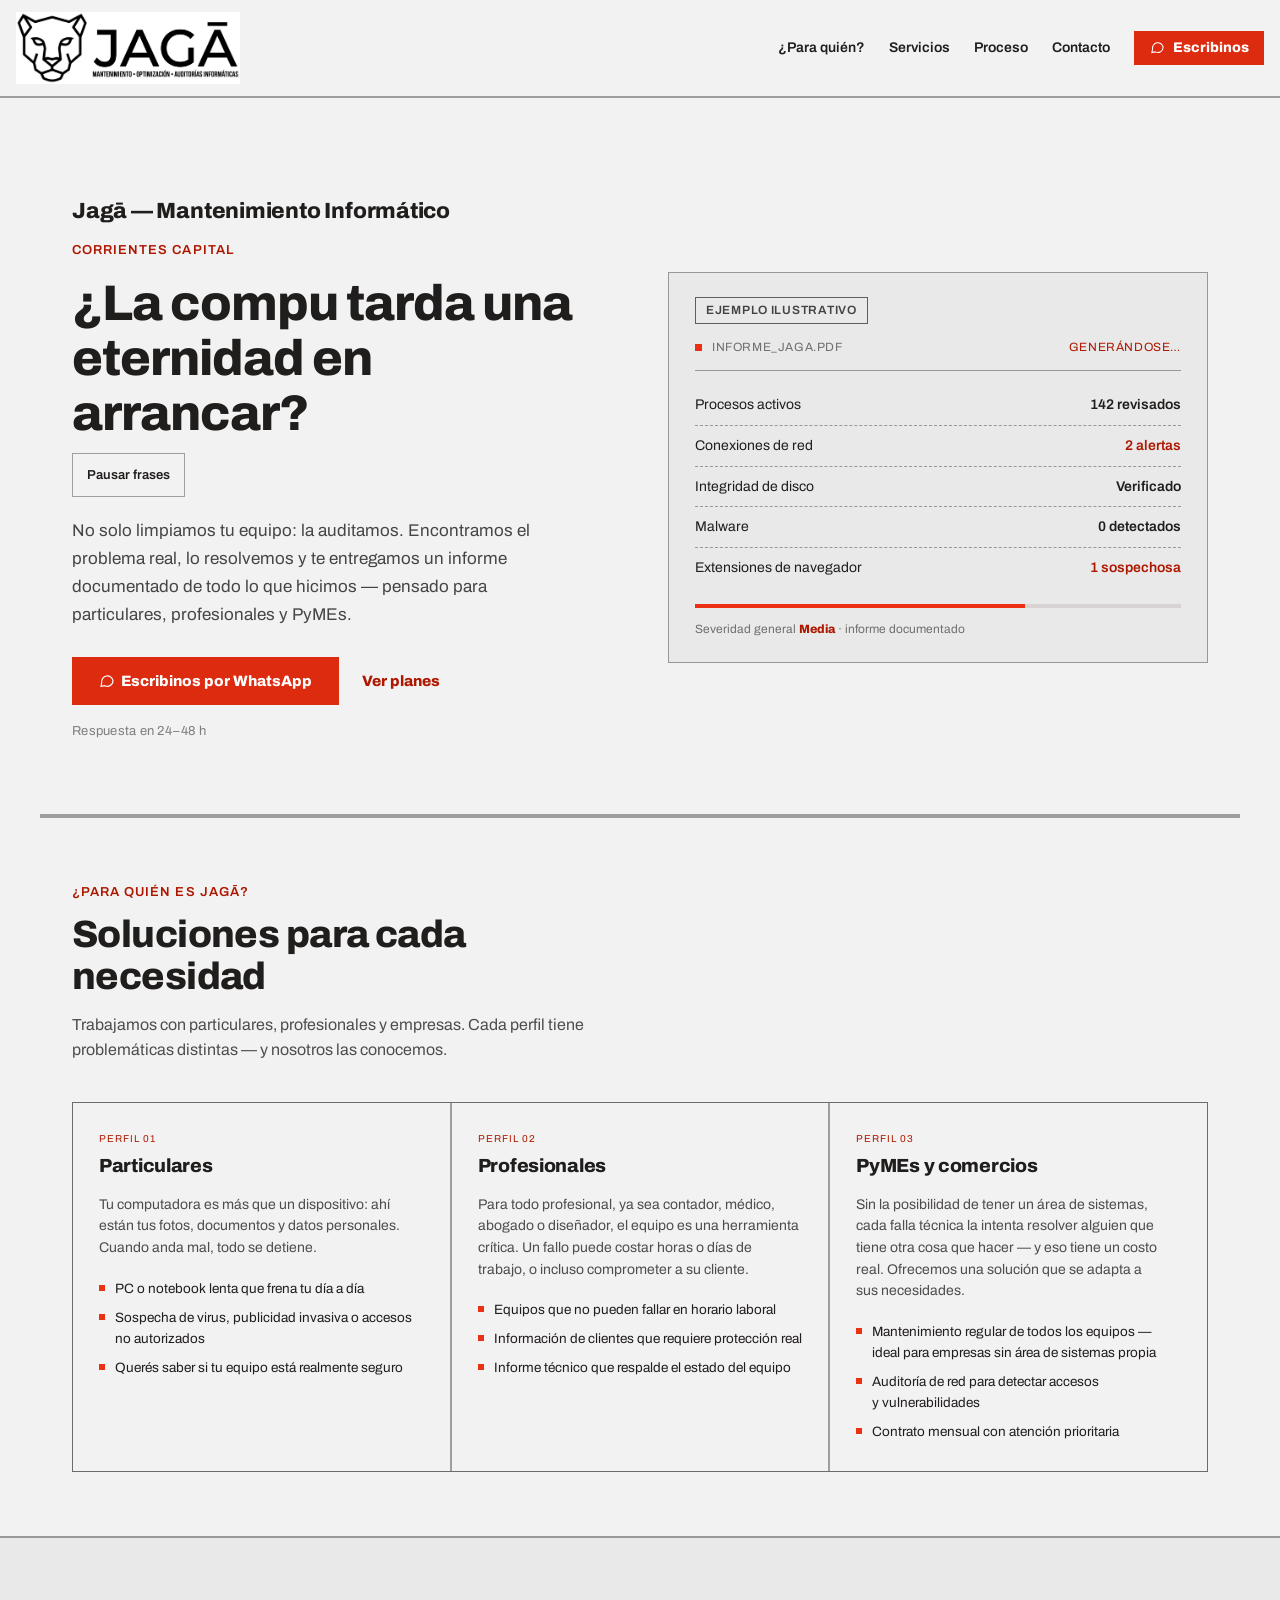
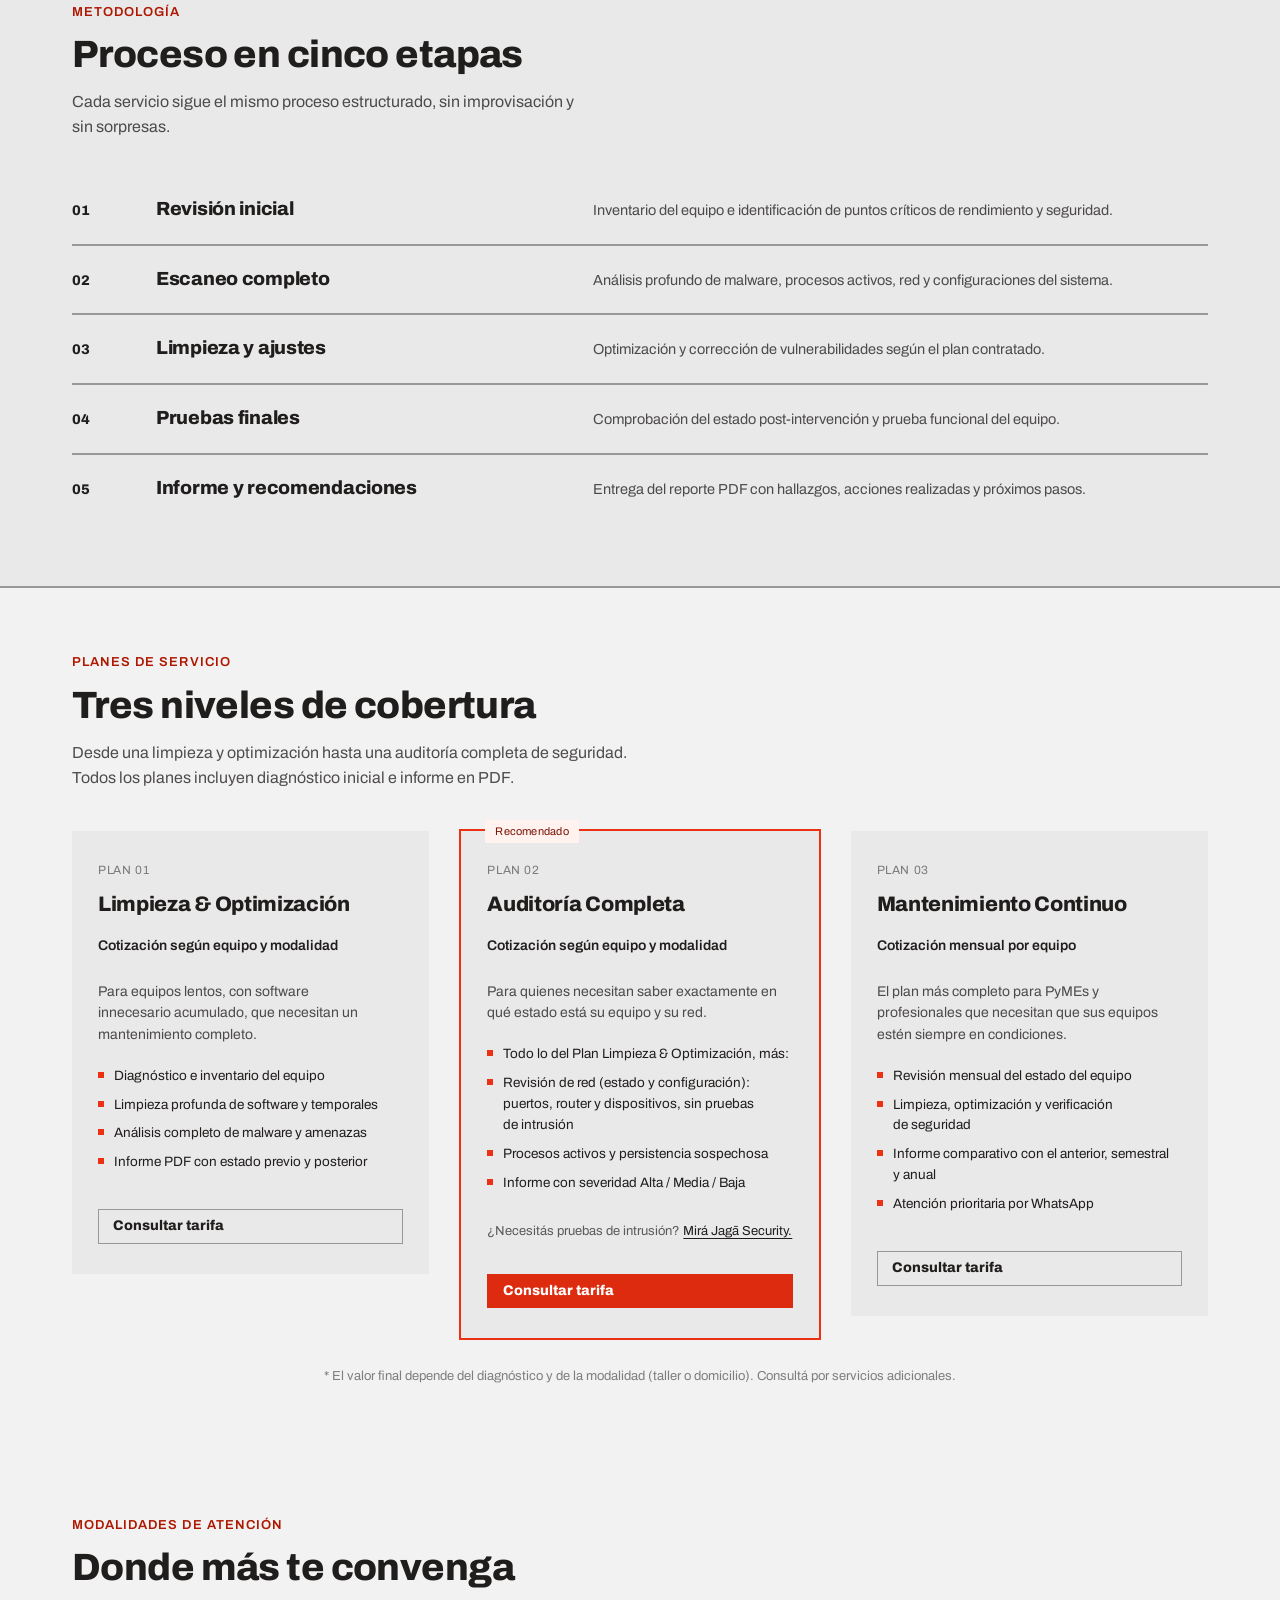
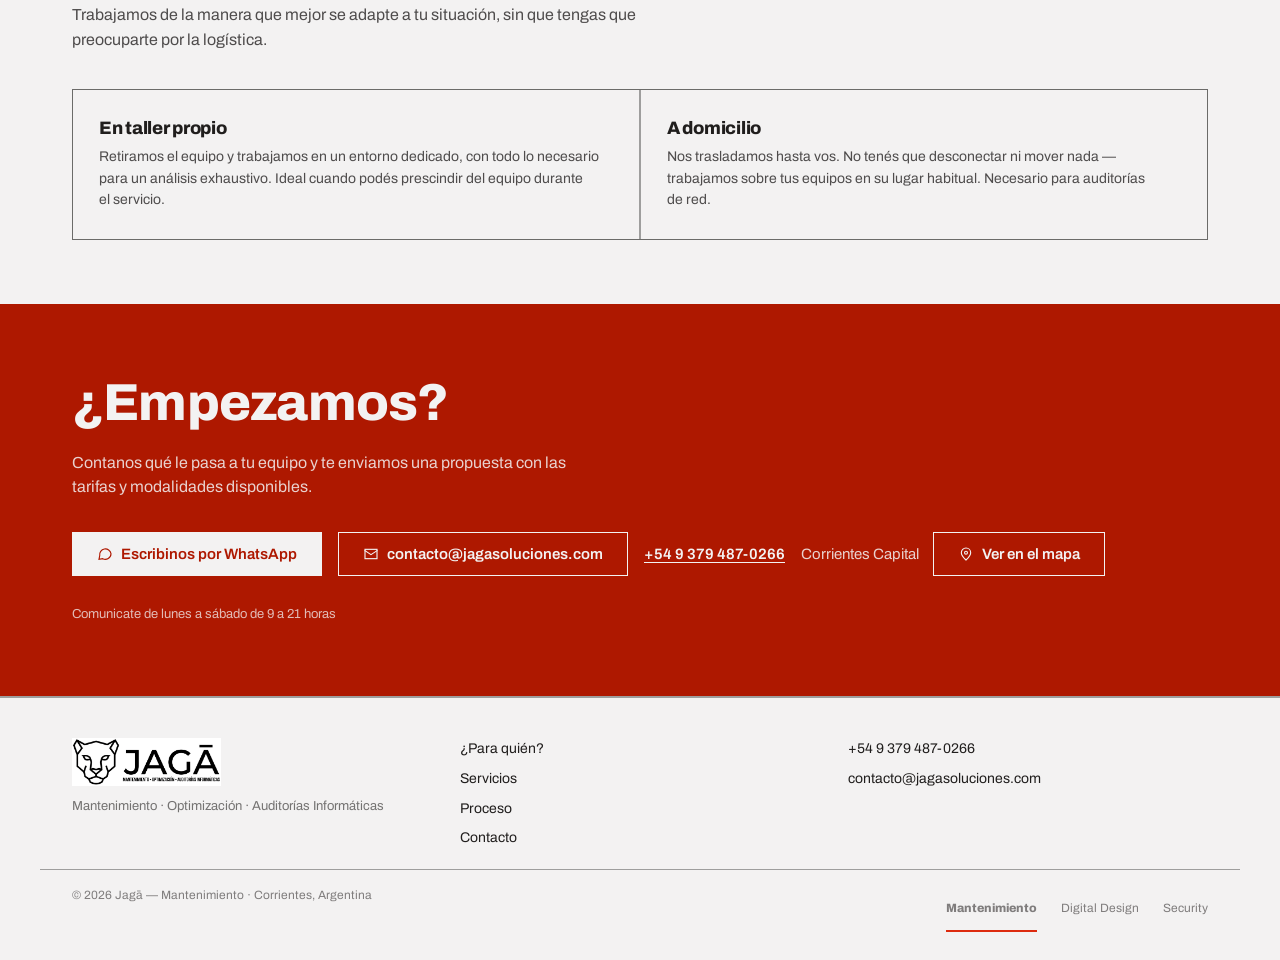
==== index.html @ a945506c "fix(mantenimiento): franja «¿Empezamos?» en accent-700 para contraste AA Co-Authored-By: Claude Opus" ====
<!DOCTYPE html>
<html lang="es">
<head>
<meta charset="utf-8">
<meta http-equiv="Content-Security-Policy" content="default-src 'none'; script-src 'self'; style-src 'self' 'unsafe-inline'; img-src 'self' data:; font-src 'self'; connect-src 'none'; frame-src 'none'; media-src 'none'; object-src 'none'; base-uri 'none'; form-action 'none'">
<meta name="referrer" content="no-referrer">
<meta name="viewport" content="width=device-width, initial-scale=1.0">
<title>Jagā — Mantenimiento y Auditorías Informáticas en Corrientes</title>
<meta name="description" content="Auditamos, limpiamos y protegemos tu equipo, con informe en PDF de todo lo que encontramos. Particulares, profesionales y PyMEs en Corrientes Capital.">
<link rel="canonical" href="https://mantenimiento.jagasoluciones.com/">

<!-- Open Graph -->
<meta property="og:type" content="website">
<meta property="og:site_name" content="Jagā Mantenimiento">
<meta property="og:title" content="Jagā — Mantenimiento, Optimización y Auditorías Informáticas">
<meta property="og:description" content="Auditamos, limpiamos y protegemos tu equipo, con informe en PDF incluido. Particulares, profesionales y PyMEs en Corrientes Capital.">
<meta property="og:url" content="https://mantenimiento.jagasoluciones.com/">
<meta property="og:image" content="https://mantenimiento.jagasoluciones.com/img/jaga-logo-horizontal-white.png">
<meta property="og:locale" content="es_AR">

<!-- Twitter -->
<meta name="twitter:card" content="summary">
<meta name="twitter:title" content="Jagā — Mantenimiento, Optimización y Auditorías Informáticas">
<meta name="twitter:description" content="Auditamos, limpiamos y protegemos tu equipo, con informe en PDF incluido. Particulares, profesionales y PyMEs en Corrientes Capital.">
<meta name="twitter:image" content="https://mantenimiento.jagasoluciones.com/img/jaga-logo-horizontal-white.png">

<meta name="robots" content="index, follow">
<meta name="theme-color" content="#ec3013">

<!-- Favicon: monograma en línea, sin depender de un archivo externo -->
<link rel="icon" href="data:image/svg+xml,%3Csvg xmlns='http://www.w3.org/2000/svg' viewBox='0 0 32 32'%3E%3Crect width='32' height='32' fill='%23201e1d'/%3E%3Cpath d='M10 8h7a6.5 6.5 0 0 1 0 13H10' fill='none' stroke='%23ec3013' stroke-width='2.2' stroke-linecap='square'/%3E%3C/svg%3E">

<link rel="preload" href="fonts/archivo-latin-400-normal.woff2" as="font" type="font/woff2" crossorigin>

<link rel="stylesheet" href="jaga-shared.css">
<link rel="stylesheet" href="styles.css">

<!-- JSON-LD: LocalBusiness -->
<script type="application/ld+json">
{
  "@context": "https://schema.org",
  "@type": "ProfessionalService",
  "name": "Jagā — Mantenimiento Informático",
  "image": "https://mantenimiento.jagasoluciones.com/img/jaga-logo-horizontal-white.png",
  "url": "https://mantenimiento.jagasoluciones.com/",
  "telephone": "+5493794870266",
  "email": "contacto@jagasoluciones.com",
  "address": {
    "@type": "PostalAddress",
    "addressLocality": "Corrientes",
    "addressRegion": "Corrientes",
    "addressCountry": "AR"
  },
  "geo": {
    "@type": "GeoCoordinates",
    "latitude": -27.4780009,
    "longitude": -58.8132239
  },
  "areaServed": {
    "@type": "GeoCircle",
    "geoMidpoint": { "@type": "GeoCoordinates", "latitude": -27.4780009, "longitude": -58.8132239 },
    "geoRadius": "10000"
  },
  "description": "Mantenimiento, optimización, eliminación de virus, recuperación de datos y auditorías de seguridad informática para particulares, profesionales y PyMEs en Corrientes Capital."
}
</script>
</head>
<body>

<a class="jaga-skip" href="#inicio">Saltar al contenido</a>

<svg style="display:none" aria-hidden="true">
  <defs>
    <symbol id="i-message" viewBox="0 0 24 24" fill="none" stroke="currentColor" stroke-width="1.7" stroke-linecap="square" stroke-linejoin="miter"><path d="M21 11.5a8.5 8.5 0 0 1-12.4 7.5L3 20l1.1-5.6A8.5 8.5 0 1 1 21 11.5z"></path></symbol>
    <symbol id="i-mail" viewBox="0 0 24 24" fill="none" stroke="currentColor" stroke-width="1.7" stroke-linecap="square" stroke-linejoin="miter"><rect x="3" y="5" width="18" height="14"></rect><path d="M3 7l9 6 9-6"></path></symbol>
    <symbol id="i-pin" viewBox="0 0 24 24" fill="none" stroke="currentColor" stroke-width="1.7" stroke-linecap="square" stroke-linejoin="miter"><path d="M12 21s-7-6.5-7-11a7 7 0 0 1 14 0c0 4.5-7 11-7 11z"></path><circle cx="12" cy="10" r="2.2"></circle></symbol>
    <symbol id="i-menu" viewBox="0 0 24 24" fill="none" stroke="currentColor" stroke-width="1.7" stroke-linecap="square"><line x1="4" y1="7" x2="20" y2="7"></line><line x1="4" y1="12" x2="20" y2="12"></line><line x1="4" y1="17" x2="20" y2="17"></line></symbol>
    <symbol id="i-x" viewBox="0 0 24 24" fill="none" stroke="currentColor" stroke-width="1.7" stroke-linecap="square"><line x1="5" y1="5" x2="19" y2="19"></line><line x1="19" y1="5" x2="5" y2="19"></line></symbol>
  </defs>
</svg>

<div style="background:var(--color-bg); color:var(--color-text); min-height:100vh;">

  <header class="nav" style="position:sticky; top:0; z-index:50; background:var(--color-bg); flex-wrap:wrap;">
    <a href="#inicio" style="display:flex; align-items:center; margin-right:auto;">
      <img src="img/jaga-logo-horizontal-white.png" alt="Jagā — Mantenimiento Informático" style="height:72px; width:auto;">
    </a>

    <nav id="nav-links" aria-label="Navegación principal">
      <a href="#quienes" style="font-size:14px; font-weight:600; text-decoration:none; color:var(--color-text);">¿Para quién?</a>
      <a href="#servicios" style="font-size:14px; font-weight:600; text-decoration:none; color:var(--color-text);">Servicios</a>
      <a href="#proceso" style="font-size:14px; font-weight:600; text-decoration:none; color:var(--color-text);">Proceso</a>
      <a href="#contacto" style="font-size:14px; font-weight:600; text-decoration:none; color:var(--color-text);">Contacto</a>
      <a href="https://wa.me/5493794870266" target="_blank" rel="noopener" class="btn btn-primary">
        <svg width="15" height="15" style="margin-right:2px;"><use href="#i-message"></use></svg> Escribinos
      </a>
    </nav>

    <button class="btn btn-secondary nav-toggle" id="nav-toggle" aria-expanded="false" aria-controls="nav-links" aria-label="Abrir menú" style="width:40px; height:36px; padding:0;">
      <svg width="20" height="20" id="nav-toggle-icon"><use id="nav-toggle-use" href="#i-menu"></use></svg>
    </button>
  </header>

  <main id="inicio">
  <section style="max-width:1200px; margin:0 auto; padding:clamp(48px,8vw,96px) clamp(20px,5vw,32px) clamp(40px,6vw,72px); display:grid; grid-template-columns:repeat(auto-fit,minmax(340px,1fr)); gap:56px; align-items:center;">
    <div id="hero-text">
      <p style="font-size:22px; font-weight:800; letter-spacing:-0.01em; margin:0 0 12px;">Jagā — Mantenimiento Informático</p>
      <span style="display:block; font-size:13px; letter-spacing:0.08em; text-transform:uppercase; color:var(--color-accent-700); font-weight:600; margin:0 0 16px;">Corrientes Capital</span>
      <h1 style="font-size:clamp(32px,4.6vw,50px); line-height:1.1; letter-spacing:-0.02em; margin:0 0 20px; min-height:2.2em;">
        <span id="rotating-headline" style="display:block; transition:opacity .35s ease;">¿La compu tarda una eternidad en arrancar?</span>
      </h1>
      <button type="button" class="headline-pause" id="headline-pause" aria-pressed="false" aria-controls="rotating-headline" hidden>Pausar frases</button>
      <p style="font-size:17px; line-height:1.65; max-width:46ch; color:color-mix(in srgb, var(--color-text) 82%, transparent); margin:0 0 28px;">No solo limpiamos tu equipo: la auditamos. Encontramos el problema real, lo resolvemos y te entregamos un informe documentado de todo lo que hicimos — pensado para particulares, profesionales y PyMEs.</p>
      <div style="display:flex; flex-wrap:wrap; gap:var(--space-3); margin-bottom:16px;">
        <a href="https://wa.me/5493794870266?text=Hola%2C%20quiero%20coordinar%20un%20diagn%C3%B3stico" target="_blank" rel="noopener" class="btn btn-primary" style="padding:14px 26px; font-size:15px;">
          <svg width="16" height="16"><use href="#i-message"></use></svg> Escribinos por WhatsApp
        </a>
        <a href="#servicios" class="btn btn-ghost" style="padding:14px 10px; font-size:15px;">Ver planes</a>
      </div>
      <p style="font-size:13px; letter-spacing:0.02em; color:color-mix(in srgb, var(--color-text) 55%, transparent); margin:0;">Respuesta en 24–48 h</p>
    </div>

    <div style="border:1px solid var(--color-divider); background:var(--color-surface); padding:24px 26px;">
      <p class="example-label">Ejemplo ilustrativo</p>
      <div aria-hidden="true">
      <div style="display:flex; align-items:center; gap:10px; font-size:12px; letter-spacing:0.05em; text-transform:uppercase; color:color-mix(in srgb, var(--color-text) 60%, transparent); padding-bottom:14px; margin-bottom:14px; border-bottom:1px solid var(--color-divider);">
        <span style="width:7px; height:7px; background:var(--color-accent); flex-shrink:0;"></span>
        informe_jaga.pdf
        <span style="margin-left:auto; color:var(--color-accent-700);">generándose…</span>
      </div>
      <div style="display:flex; flex-direction:column;">
        <div style="display:flex; justify-content:space-between; gap:16px; font-size:14px; padding:9px 0;"><span>Procesos activos</span><span style="font-weight:600;">142 revisados</span></div>
        <div style="display:flex; justify-content:space-between; gap:16px; font-size:14px; padding:9px 0; border-top:1px dashed var(--color-divider);"><span>Conexiones de red</span><span style="font-weight:600; color:var(--color-accent-700);">2 alertas</span></div>
        <div style="display:flex; justify-content:space-between; gap:16px; font-size:14px; padding:9px 0; border-top:1px dashed var(--color-divider);"><span>Integridad de disco</span><span style="font-weight:600;">Verificado</span></div>
        <div style="display:flex; justify-content:space-between; gap:16px; font-size:14px; padding:9px 0; border-top:1px dashed var(--color-divider);"><span>Malware</span><span style="font-weight:600;">0 detectados</span></div>
        <div style="display:flex; justify-content:space-between; gap:16px; font-size:14px; padding:9px 0; border-top:1px dashed var(--color-divider);"><span>Extensiones de navegador</span><span style="font-weight:600; color:var(--color-accent-700);">1 sospechosa</span></div>
      </div>
      <div style="height:4px; background:var(--color-neutral-300); margin:16px 0 12px; position:relative; overflow:hidden;">
        <div style="position:absolute; inset:0; width:68%; background:var(--color-accent);"></div>
      </div>
      <p style="font-size:12px; color:color-mix(in srgb, var(--color-text) 60%, transparent); margin:0;">Severidad general <strong style="color:var(--color-accent-700);">Media</strong> · informe documentado</p>
      </div>
    </div>
  </section>

  <hr class="hr" style="max-width:1200px; margin:0 auto;">
  <hr class="hr" style="max-width:1200px; margin:0 auto;">

  <section id="quienes" style="max-width:1200px; margin:0 auto; padding:64px clamp(20px,5vw,32px);">
    <span style="display:block; font-size:13px; letter-spacing:0.08em; text-transform:uppercase; color:var(--color-accent-700); font-weight:600; margin:0 0 12px;">¿Para quién es Jagā?</span>
    <h2 style="font-size:clamp(26px,3.4vw,38px); max-width:24ch; margin:0 0 14px;">Soluciones para cada necesidad</h2>
    <p style="font-size:16px; max-width:64ch; color:color-mix(in srgb, var(--color-text) 78%, transparent); margin:0 0 40px;">Trabajamos con particulares, profesionales y empresas. Cada perfil tiene problemáticas distintas — y nosotros las conocemos.</p>

    <div style="display:grid; grid-template-columns:repeat(auto-fit,minmax(280px,1fr)); gap:2px; background:var(--color-divider); border:1px solid var(--color-divider);">
      <div class="card" style="background:var(--color-bg); padding:28px 26px; border-radius:0;">
        <span class="card-kicker">Perfil 01</span>
        <h3 class="card-title" style="font-size:19px;">Particulares</h3>
        <p style="font-size:14px; color:color-mix(in srgb, var(--color-text) 78%, transparent); margin:0 0 6px;">Tu computadora es más que un dispositivo: ahí están tus fotos, documentos y datos personales. Cuando anda mal, todo se detiene.</p>
        <ul style="margin:6px 0 0; padding:0; list-style:none;">
          <li style="position:relative; padding-left:16px; margin-bottom:8px; font-size:13.5px;"><span style="position:absolute; left:0; top:6px; width:6px; height:6px; background:var(--color-accent);"></span>PC o notebook lenta que frena tu día a día</li>
          <li style="position:relative; padding-left:16px; margin-bottom:8px; font-size:13.5px;"><span style="position:absolute; left:0; top:6px; width:6px; height:6px; background:var(--color-accent);"></span>Sospecha de virus, publicidad invasiva o accesos no autorizados</li>
          <li style="position:relative; padding-left:16px; margin-bottom:0; font-size:13.5px;"><span style="position:absolute; left:0; top:6px; width:6px; height:6px; background:var(--color-accent);"></span>Querés saber si tu equipo está realmente seguro</li>
        </ul>
      </div>
      <div class="card" style="background:var(--color-bg); padding:28px 26px; border-radius:0;">
        <span class="card-kicker">Perfil 02</span>
        <h3 class="card-title" style="font-size:19px;">Profesionales</h3>
        <p style="font-size:14px; color:color-mix(in srgb, var(--color-text) 78%, transparent); margin:0 0 6px;">Para todo profesional, ya sea contador, médico, abogado o diseñador, el equipo es una herramienta crítica. Un fallo puede costar horas o días de trabajo, o incluso comprometer a su cliente.</p>
        <ul style="margin:6px 0 0; padding:0; list-style:none;">
          <li style="position:relative; padding-left:16px; margin-bottom:8px; font-size:13.5px;"><span style="position:absolute; left:0; top:6px; width:6px; height:6px; background:var(--color-accent);"></span>Equipos que no pueden fallar en horario laboral</li>
          <li style="position:relative; padding-left:16px; margin-bottom:8px; font-size:13.5px;"><span style="position:absolute; left:0; top:6px; width:6px; height:6px; background:var(--color-accent);"></span>Información de clientes que requiere protección real</li>
          <li style="position:relative; padding-left:16px; margin-bottom:0; font-size:13.5px;"><span style="position:absolute; left:0; top:6px; width:6px; height:6px; background:var(--color-accent);"></span>Informe técnico que respalde el estado del equipo</li>
        </ul>
      </div>
      <div class="card" style="background:var(--color-bg); padding:28px 26px; border-radius:0;">
        <span class="card-kicker">Perfil 03</span>
        <h3 class="card-title" style="font-size:19px;">PyMEs y comercios</h3>
        <p style="font-size:14px; color:color-mix(in srgb, var(--color-text) 78%, transparent); margin:0 0 6px;">Sin la posibilidad de tener un área de sistemas, cada falla técnica la intenta resolver alguien que tiene otra cosa que hacer — y eso tiene un costo real. Ofrecemos una solución que se adapta a sus necesidades.</p>
        <ul style="margin:6px 0 0; padding:0; list-style:none;">
          <li style="position:relative; padding-left:16px; margin-bottom:8px; font-size:13.5px;"><span style="position:absolute; left:0; top:6px; width:6px; height:6px; background:var(--color-accent);"></span>Mantenimiento regular de todos los equipos — ideal para empresas sin área de sistemas propia</li>
          <li style="position:relative; padding-left:16px; margin-bottom:8px; font-size:13.5px;"><span style="position:absolute; left:0; top:6px; width:6px; height:6px; background:var(--color-accent);"></span>Auditoría de red para detectar accesos y vulnerabilidades</li>
          <li style="position:relative; padding-left:16px; margin-bottom:0; font-size:13.5px;"><span style="position:absolute; left:0; top:6px; width:6px; height:6px; background:var(--color-accent);"></span>Contrato mensual con atención prioritaria</li>
        </ul>
      </div>
    </div>
  </section>

  <section id="proceso" style="background:var(--color-surface); border-top:2px solid var(--color-divider); border-bottom:2px solid var(--color-divider);">
    <div style="max-width:1200px; margin:0 auto; padding:64px clamp(20px,5vw,32px);">
      <span style="display:block; font-size:13px; letter-spacing:0.08em; text-transform:uppercase; color:var(--color-accent-700); font-weight:600; margin:0 0 12px;">Metodología</span>
      <h2 style="font-size:clamp(26px,3.4vw,38px); max-width:24ch; margin:0 0 14px;">Proceso en cinco etapas</h2>
      <p style="font-size:16px; max-width:64ch; color:color-mix(in srgb, var(--color-text) 78%, transparent); margin:0 0 36px;">Cada servicio sigue el mismo proceso estructurado, sin improvisación y sin sorpresas.</p>

      <div>
        <div style="display:flex; flex-wrap:wrap; gap:8px 40px; align-items:baseline; padding:22px 0;">
          <p style="flex:0 0 44px; font-size:14px; font-weight:800; margin:0;">01</p>
          <h3 style="flex:1 1 220px; font-size:19px; margin:0;">Revisión inicial</h3>
          <p style="flex:2 1 260px; font-size:14.5px; color:color-mix(in srgb, var(--color-text) 78%, transparent); margin:0;">Inventario del equipo e identificación de puntos críticos de rendimiento y seguridad.</p>
        </div>
        <div style="display:flex; flex-wrap:wrap; gap:8px 40px; align-items:baseline; padding:22px 0; border-top:2px solid var(--color-divider);">
          <p style="flex:0 0 44px; font-size:14px; font-weight:800; margin:0;">02</p>
          <h3 style="flex:1 1 220px; font-size:19px; margin:0;">Escaneo completo</h3>
          <p style="flex:2 1 260px; font-size:14.5px; color:color-mix(in srgb, var(--color-text) 78%, transparent); margin:0;">Análisis profundo de malware, procesos activos, red y configuraciones del sistema.</p>
        </div>
        <div style="display:flex; flex-wrap:wrap; gap:8px 40px; align-items:baseline; padding:22px 0; border-top:2px solid var(--color-divider);">
          <p style="flex:0 0 44px; font-size:14px; font-weight:800; margin:0;">03</p>
          <h3 style="flex:1 1 220px; font-size:19px; margin:0;">Limpieza y ajustes</h3>
          <p style="flex:2 1 260px; font-size:14.5px; color:color-mix(in srgb, var(--color-text) 78%, transparent); margin:0;">Optimización y corrección de vulnerabilidades según el plan contratado.</p>
        </div>
        <div style="display:flex; flex-wrap:wrap; gap:8px 40px; align-items:baseline; padding:22px 0; border-top:2px solid var(--color-divider);">
          <p style="flex:0 0 44px; font-size:14px; font-weight:800; margin:0;">04</p>
          <h3 style="flex:1 1 220px; font-size:19px; margin:0;">Pruebas finales</h3>
          <p style="flex:2 1 260px; font-size:14.5px; color:color-mix(in srgb, var(--color-text) 78%, transparent); margin:0;">Comprobación del estado post-intervención y prueba funcional del equipo.</p>
        </div>
        <div style="display:flex; flex-wrap:wrap; gap:8px 40px; align-items:baseline; padding:22px 0; border-top:2px solid var(--color-divider);">
          <p style="flex:0 0 44px; font-size:14px; font-weight:800; margin:0;">05</p>
          <h3 style="flex:1 1 220px; font-size:19px; margin:0;">Informe y recomendaciones</h3>
          <p style="flex:2 1 260px; font-size:14.5px; color:color-mix(in srgb, var(--color-text) 78%, transparent); margin:0;">Entrega del reporte PDF con hallazgos, acciones realizadas y próximos pasos.</p>
        </div>
      </div>
    </div>
  </section>

  <section id="servicios" style="max-width:1200px; margin:0 auto; padding:64px clamp(20px,5vw,32px);">
    <span style="display:block; font-size:13px; letter-spacing:0.08em; text-transform:uppercase; color:var(--color-accent-700); font-weight:600; margin:0 0 12px;">Planes de servicio</span>
    <h2 style="font-size:clamp(26px,3.4vw,38px); max-width:24ch; margin:0 0 14px;">Tres niveles de cobertura</h2>
    <p style="font-size:16px; max-width:64ch; color:color-mix(in srgb, var(--color-text) 78%, transparent); margin:0 0 40px;">Desde una limpieza y optimización hasta una auditoría completa de seguridad. Todos los planes incluyen diagnóstico inicial e informe en PDF.</p>

    <div style="display:grid; grid-template-columns:repeat(auto-fit,minmax(280px,1fr)); gap:32px; align-items:start;">
      <div class="card" style="position:relative; background:var(--color-surface); padding:30px 26px; border-radius:0;">
        <p style="font-size:12px; letter-spacing:0.05em; text-transform:uppercase; color:color-mix(in srgb, var(--color-text) 55%, transparent); margin:0 0 6px;">Plan 01</p>
        <h3 style="font-size:21px; margin:0 0 10px;">Limpieza &amp; Optimización</h3>
        <p style="margin:0 0 16px; font-size:14px; font-weight:600;">Cotización según equipo y modalidad</p>
        <p style="font-size:14px; color:color-mix(in srgb, var(--color-text) 78%, transparent); margin:0 0 6px;">Para equipos lentos, con software innecesario acumulado, que necesitan un mantenimiento completo.</p>
        <ul style="margin:6px 0 20px; padding:0; list-style:none;">
          <li style="position:relative; padding-left:16px; margin-bottom:8px; font-size:13.5px;"><span style="position:absolute; left:0; top:6px; width:6px; height:6px; background:var(--color-accent);"></span>Diagnóstico e inventario del equipo</li>
          <li style="position:relative; padding-left:16px; margin-bottom:8px; font-size:13.5px;"><span style="position:absolute; left:0; top:6px; width:6px; height:6px; background:var(--color-accent);"></span>Limpieza profunda de software y temporales</li>
          <li style="position:relative; padding-left:16px; margin-bottom:8px; font-size:13.5px;"><span style="position:absolute; left:0; top:6px; width:6px; height:6px; background:var(--color-accent);"></span>Análisis completo de malware y amenazas</li>
          <li style="position:relative; padding-left:16px; margin-bottom:0; font-size:13.5px;"><span style="position:absolute; left:0; top:6px; width:6px; height:6px; background:var(--color-accent);"></span>Informe PDF con estado previo y posterior</li>
        </ul>
        <a href="https://wa.me/5493794870266?text=Hola%2C%20quiero%20consultar%20por%20el%20Plan%2001%20de%20Jag%C4%81" target="_blank" rel="noopener" class="btn btn-secondary btn-block">Consultar tarifa</a>
      </div>

      <div class="card" style="position:relative; background:var(--color-surface); padding:30px 26px; border-radius:0;">
        
          <div style="position:absolute; inset:-2px; border:2px solid var(--color-accent); pointer-events:none;"></div>
          <span class="tag tag-accent" style="position:absolute; top:-11px; left:24px;">Recomendado</span>
        
        <p style="font-size:12px; letter-spacing:0.05em; text-transform:uppercase; color:color-mix(in srgb, var(--color-text) 55%, transparent); margin:0 0 6px;">Plan 02</p>
        <h3 style="font-size:21px; margin:0 0 10px;">Auditoría Completa</h3>
        <p style="margin:0 0 16px; font-size:14px; font-weight:600;">Cotización según equipo y modalidad</p>
        <p style="font-size:14px; color:color-mix(in srgb, var(--color-text) 78%, transparent); margin:0 0 6px;">Para quienes necesitan saber exactamente en qué estado está su equipo y su red.</p>
        <ul style="margin:6px 0 20px; padding:0; list-style:none;">
          <li style="position:relative; padding-left:16px; margin-bottom:8px; font-size:13.5px;"><span style="position:absolute; left:0; top:6px; width:6px; height:6px; background:var(--color-accent);"></span>Todo lo del Plan Limpieza &amp; Optimización, más:</li>
          <li style="position:relative; padding-left:16px; margin-bottom:8px; font-size:13.5px;"><span style="position:absolute; left:0; top:6px; width:6px; height:6px; background:var(--color-accent);"></span>Revisión de red (estado y configuración): puertos, router y dispositivos, sin pruebas de intrusión</li>
          <li style="position:relative; padding-left:16px; margin-bottom:8px; font-size:13.5px;"><span style="position:absolute; left:0; top:6px; width:6px; height:6px; background:var(--color-accent);"></span>Procesos activos y persistencia sospechosa</li>
          <li style="position:relative; padding-left:16px; margin-bottom:0; font-size:13.5px;"><span style="position:absolute; left:0; top:6px; width:6px; height:6px; background:var(--color-accent);"></span>Informe con severidad Alta / Media / Baja</li>
        </ul>
        <p style="font-size:13px; color:color-mix(in srgb, var(--color-text) 70%, transparent); margin:0 0 16px;">¿Necesitás pruebas de intrusión? <a href="https://security.jagasoluciones.com/" style="color:var(--color-text); text-decoration:underline;">Mirá Jagā Security.</a></p>
        <a href="https://wa.me/5493794870266?text=Hola%2C%20quiero%20consultar%20por%20el%20Plan%2002%20de%20Jag%C4%81" target="_blank" rel="noopener" class="btn btn-primary btn-block">Consultar tarifa</a>
      </div>

      <div class="card" style="position:relative; background:var(--color-surface); padding:30px 26px; border-radius:0;">
        <p style="font-size:12px; letter-spacing:0.05em; text-transform:uppercase; color:color-mix(in srgb, var(--color-text) 55%, transparent); margin:0 0 6px;">Plan 03</p>
        <h3 style="font-size:21px; margin:0 0 10px;">Mantenimiento Continuo</h3>
        <p style="margin:0 0 16px; font-size:14px; font-weight:600;">Cotización mensual por equipo</p>
        <p style="font-size:14px; color:color-mix(in srgb, var(--color-text) 78%, transparent); margin:0 0 6px;">El plan más completo para PyMEs y profesionales que necesitan que sus equipos estén siempre en condiciones.</p>
        <ul style="margin:6px 0 20px; padding:0; list-style:none;">
          <li style="position:relative; padding-left:16px; margin-bottom:8px; font-size:13.5px;"><span style="position:absolute; left:0; top:6px; width:6px; height:6px; background:var(--color-accent);"></span>Revisión mensual del estado del equipo</li>
          <li style="position:relative; padding-left:16px; margin-bottom:8px; font-size:13.5px;"><span style="position:absolute; left:0; top:6px; width:6px; height:6px; background:var(--color-accent);"></span>Limpieza, optimización y verificación de seguridad</li>
          <li style="position:relative; padding-left:16px; margin-bottom:8px; font-size:13.5px;"><span style="position:absolute; left:0; top:6px; width:6px; height:6px; background:var(--color-accent);"></span>Informe comparativo con el anterior, semestral y anual</li>
          <li style="position:relative; padding-left:16px; margin-bottom:0; font-size:13.5px;"><span style="position:absolute; left:0; top:6px; width:6px; height:6px; background:var(--color-accent);"></span>Atención prioritaria por WhatsApp</li>
        </ul>
        <a href="https://wa.me/5493794870266?text=Hola%2C%20quiero%20consultar%20por%20el%20Plan%2003%20de%20Jag%C4%81" target="_blank" rel="noopener" class="btn btn-secondary btn-block">Consultar tarifa</a>
      </div>
    </div>
    <p style="font-size:13px; color:color-mix(in srgb, var(--color-text) 55%, transparent); margin:28px 0 0; text-align:center;">* El valor final depende del diagnóstico y de la modalidad (taller o domicilio). Consultá por servicios adicionales.</p>
  </section>

  <section style="max-width:1200px; margin:0 auto; padding:64px clamp(20px,5vw,32px);">
    <span style="display:block; font-size:13px; letter-spacing:0.08em; text-transform:uppercase; color:var(--color-accent-700); font-weight:600; margin:0 0 12px;">Modalidades de atención</span>
    <h2 style="font-size:clamp(26px,3.4vw,38px); max-width:24ch; margin:0 0 14px;">Donde más te convenga</h2>
    <p style="font-size:16px; max-width:64ch; color:color-mix(in srgb, var(--color-text) 78%, transparent); margin:0 0 36px;">Trabajamos de la manera que mejor se adapte a tu situación, sin que tengas que preocuparte por la logística.</p>

    <div style="display:grid; grid-template-columns:repeat(auto-fit,minmax(280px,1fr)); gap:2px; background:var(--color-divider); border:1px solid var(--color-divider);">
      <div style="background:var(--color-bg); padding:28px 26px;">
        <h3 style="font-size:18px; margin:0 0 8px;">En taller propio</h3>
        <p style="font-size:14px; color:color-mix(in srgb, var(--color-text) 78%, transparent); margin:0;">Retiramos el equipo y trabajamos en un entorno dedicado, con todo lo necesario para un análisis exhaustivo. Ideal cuando podés prescindir del equipo durante el servicio.</p>
      </div>
      <div style="background:var(--color-bg); padding:28px 26px;">
        <h3 style="font-size:18px; margin:0 0 8px;">A domicilio</h3>
        <p style="font-size:14px; color:color-mix(in srgb, var(--color-text) 78%, transparent); margin:0;">Nos trasladamos hasta vos. No tenés que desconectar ni mover nada — trabajamos sobre tus equipos en su lugar habitual. Necesario para auditorías de red.</p>
      </div>
    </div>
  </section>

  <section class="close" style="background:var(--color-accent-700); color:var(--color-bg);" id="contacto">
    <div style="max-width:1200px; margin:0 auto; padding:72px clamp(20px,5vw,32px);">
      <h2 style="font-size:clamp(30px,4.4vw,52px); line-height:1.05; letter-spacing:-0.015em; color:var(--color-bg); margin:0 0 20px;">
        <span style="display:block;">¿Empezamos?</span>
      </h2>
      <p style="font-size:16px; max-width:56ch; color:color-mix(in srgb, var(--color-bg) 85%, transparent); margin:0 0 32px;">Contanos qué le pasa a tu equipo y te enviamos una propuesta con las tarifas y modalidades disponibles.</p>
      <div class="close-contact">
        <address class="jaga-contact" data-jaga-contact>
          <a class="jaga-btn jaga-btn--primary" href="https://wa.me/5493794870266?text=Hola%2C%20quiero%20coordinar%20un%20diagn%C3%B3stico%20de%20mi%20equipo" target="_blank" rel="noopener"><svg width="16" height="16" aria-hidden="true"><use href="#i-message"></use></svg> Escribinos por WhatsApp</a>
          <a class="jaga-btn" href="mailto:contacto@jagasoluciones.com"><svg width="16" height="16" aria-hidden="true"><use href="#i-mail"></use></svg> contacto@jagasoluciones.com</a>
          <a class="jaga-contact__tel" href="tel:+5493794870266">+54 9 379 487-0266</a>
          <span class="jaga-contact__meta">Corrientes Capital</span>
        </address>
        <a href="https://www.google.com/maps/@-27.4780009,-58.8132239,7807m" target="_blank" rel="noopener" class="jaga-btn"><svg width="16" height="16" aria-hidden="true"><use href="#i-pin"></use></svg> Ver en el mapa</a>
      </div>
      <p style="font-size:13px; color:color-mix(in srgb, var(--color-bg) 75%, transparent); margin:0;">Comunicate de lunes a sábado de 9 a 21 horas</p>
    </div>
  </section>

  </main>

  <footer style="border-top:2px solid var(--color-divider);">
    <div style="max-width:1200px; margin:0 auto; padding:40px clamp(20px,5vw,32px) 20px; display:grid; grid-template-columns:repeat(auto-fit,minmax(220px,1fr)); gap:28px;">
      <div>
        <img src="img/jaga-logo-horizontal-white.png" alt="Jagā" style="height:48px; width:auto; margin-bottom:10px;">
        <p style="font-size:13px; color:color-mix(in srgb, var(--color-text) 60%, transparent); margin:0;">Mantenimiento · Optimización · Auditorías Informáticas</p>
      </div>
      <nav style="display:flex; flex-direction:column; gap:8px;">
        <a href="#quienes" style="font-size:14px; text-decoration:none; color:var(--color-text);">¿Para quién?</a>
        <a href="#servicios" style="font-size:14px; text-decoration:none; color:var(--color-text);">Servicios</a>
        <a href="#proceso" style="font-size:14px; text-decoration:none; color:var(--color-text);">Proceso</a>
        <a href="#contacto" style="font-size:14px; text-decoration:none; color:var(--color-text);">Contacto</a>
      </nav>
      <div style="display:flex; flex-direction:column; gap:8px;">
        <a href="https://wa.me/5493794870266" target="_blank" rel="noopener" style="font-size:14px; text-decoration:none; color:var(--color-text);">+54 9 379 487-0266</a>
        <a href="mailto:contacto@jagasoluciones.com" style="font-size:14px; text-decoration:none; color:var(--color-text);">contacto@jagasoluciones.com</a>
      </div>
    </div>
    <div style="max-width:1200px; margin:0 auto; padding:16px clamp(20px,5vw,32px) 28px; border-top:1px solid var(--color-divider); display:flex; flex-wrap:wrap; justify-content:space-between; gap:8px; font-size:12px; color:color-mix(in srgb, var(--color-text) 55%, transparent);">
      <span>© 2026 Jagā — Mantenimiento · Corrientes, Argentina</span>
      <nav class="jaga-switcher" aria-label="Marcas Jagā" data-jaga-switcher>
        <ul>
          <li><a href="https://mantenimiento.jagasoluciones.com/" aria-current="page">Mantenimiento</a></li>
          <li><a href="https://design.jagasoluciones.com/">Digital Design</a></li>
          <li><a href="https://security.jagasoluciones.com/">Security</a></li>
        </ul>
      </nav>
    </div>
  </footer>

</div>

<script src="script.js"></script>
</body>
</html>
---- jaga-shared.css ----
/* jaga-shared.css — capa compartida de las cuatro webs Jagā (hub + 3 marcas).
   Regla: este archivo NO impone la identidad visual. Cada sitio sobrescribe los tokens --jaga-* en su
   propio styles.css (que se carga DESPUÉS) con SUS colores y SUS fuentes. Lo compartido es el comportamiento:
   foco visible, skip link, selector de marcas, bloque de contacto, redactor de mensaje, movimiento reducido.
   Es el mismo archivo, byte a byte, en los cuatro repos (se copia; no se enlaza entre repos). */

:root {
  /* Tokens que cada marca redefine */
  --jaga-accent: #ae1800;
  --jaga-on-accent: #ffffff;
  --jaga-fg: #201e1d;
  --jaga-fg-muted: #4a4747;
  --jaga-bg: #f3f2f2;
  --jaga-surface: #eae9e9;
  --jaga-border: rgba(32, 30, 29, 0.35);
  --jaga-font-ui: system-ui, -apple-system, "Segoe UI", sans-serif;
  --jaga-font-mono: ui-monospace, "SF Mono", Consolas, monospace;
  /* Tokens estructurales compartidos */
  --jaga-space-1: 4px;
  --jaga-space-2: 8px;
  --jaga-space-3: 12px;
  --jaga-space-4: 16px;
  --jaga-space-6: 24px;
  --jaga-space-8: 32px;
  --jaga-radius: 0;
  --jaga-tap: 44px; /* alto mínimo de elementos tocables */
}

/* Foco visible y consistente */
:focus-visible { outline: 2px solid var(--jaga-accent); outline-offset: 3px; }

/* Skip link */
.jaga-skip {
  position: absolute; left: var(--jaga-space-4); top: -100px; z-index: 1000;
  background: var(--jaga-fg); color: var(--jaga-bg); padding: var(--jaga-space-3) var(--jaga-space-4);
  font-family: var(--jaga-font-ui); text-decoration: none;
}
.jaga-skip:focus { top: var(--jaga-space-4); }

/* Selector de marcas */
.jaga-switcher ul { display: flex; flex-wrap: wrap; gap: var(--jaga-space-2) var(--jaga-space-6); list-style: none; margin: 0; padding: 0; }
.jaga-switcher a { color: inherit; text-decoration: none; padding: var(--jaga-space-2) 0; display: inline-block; min-height: var(--jaga-tap); line-height: calc(var(--jaga-tap) - 16px); border-bottom: 2px solid transparent; }
.jaga-switcher a:hover { border-bottom-color: currentColor; }
.jaga-switcher a[aria-current="page"] { font-weight: 700; border-bottom-color: var(--jaga-accent); }

/* Botones */
.jaga-btn {
  display: inline-flex; align-items: center; justify-content: center; gap: var(--jaga-space-2);
  min-height: var(--jaga-tap); padding: 0 var(--jaga-space-6);
  font-family: var(--jaga-font-ui); font-weight: 600; text-decoration: none;
  color: var(--jaga-fg); background: transparent; border: 1px solid var(--jaga-border); border-radius: var(--jaga-radius);
}
.jaga-btn:hover { border-color: var(--jaga-accent); }
.jaga-btn--primary { color: var(--jaga-on-accent); background: var(--jaga-accent); border-color: var(--jaga-accent); }

/* Contacto */
.jaga-contact { font-style: normal; display: flex; flex-wrap: wrap; align-items: center; gap: var(--jaga-space-3) var(--jaga-space-4); }
.jaga-contact__tel, .jaga-contact__meta { color: inherit; }

/* Redactor de mensaje */
.jaga-composer { display: grid; gap: var(--jaga-space-4); max-width: 560px; }
.jaga-field { display: grid; gap: var(--jaga-space-2); }
.jaga-field label { font-family: var(--jaga-font-mono); font-size: 0.8rem; letter-spacing: 0.04em; text-transform: uppercase; }
.jaga-field input, .jaga-field select, .jaga-field textarea {
  font: inherit; color: var(--jaga-fg); background: var(--jaga-surface);
  border: 1px solid var(--jaga-border); border-radius: var(--jaga-radius); padding: var(--jaga-space-3) var(--jaga-space-4); min-height: var(--jaga-tap);
}
.jaga-hint { font-size: 0.875rem; color: var(--jaga-fg-muted); margin: 0; }
.jaga-actions { display: flex; flex-wrap: wrap; gap: var(--jaga-space-3); margin: 0; }

.jaga-visually-hidden { position: absolute !important; width: 1px; height: 1px; overflow: hidden; clip: rect(0 0 0 0); white-space: nowrap; }

/* Movimiento reducido: apaga animaciones y transiciones de TODO el sitio (también las inline) */
@media (prefers-reduced-motion: reduce) {
  *, *::before, *::after {
    animation-duration: 0.001ms !important;
    animation-iteration-count: 1 !important;
    transition-duration: 0.001ms !important;
    scroll-behavior: auto !important;
  }
}
---- styles.css ----
/* Fuentes alojadas en el propio sitio (fonts/, licencias SIL OFL en fonts/LICENSE-*.txt). */
@font-face {
  font-family: "Archivo";
  font-style: normal;
  font-weight: 400;
  font-display: swap;
  src: url("fonts/archivo-latin-ext-400-normal.woff2") format("woff2");
  unicode-range: U+0100-02BA, U+02BD-02C5, U+02C7-02CC, U+02CE-02D7, U+02DD-02FF, U+0304, U+0308, U+0329, U+1D00-1DBF, U+1E00-1E9F, U+1EF2-1EFF, U+2020, U+20A0-20AB, U+20AD-20C0, U+2113, U+2C60-2C7F, U+A720-A7FF;
}
@font-face {
  font-family: "Archivo";
  font-style: normal;
  font-weight: 400;
  font-display: swap;
  src: url("fonts/archivo-latin-400-normal.woff2") format("woff2");
  unicode-range: U+0000-00FF, U+0131, U+0152-0153, U+02BB-02BC, U+02C6, U+02DA, U+02DC, U+0304, U+0308, U+0329, U+2000-206F, U+20AC, U+2122, U+2191, U+2193, U+2212, U+2215, U+FEFF, U+FFFD;
}
@font-face {
  font-family: "Archivo";
  font-style: normal;
  font-weight: 600;
  font-display: swap;
  src: url("fonts/archivo-latin-ext-600-normal.woff2") format("woff2");
  unicode-range: U+0100-02BA, U+02BD-02C5, U+02C7-02CC, U+02CE-02D7, U+02DD-02FF, U+0304, U+0308, U+0329, U+1D00-1DBF, U+1E00-1E9F, U+1EF2-1EFF, U+2020, U+20A0-20AB, U+20AD-20C0, U+2113, U+2C60-2C7F, U+A720-A7FF;
}
@font-face {
  font-family: "Archivo";
  font-style: normal;
  font-weight: 600;
  font-display: swap;
  src: url("fonts/archivo-latin-600-normal.woff2") format("woff2");
  unicode-range: U+0000-00FF, U+0131, U+0152-0153, U+02BB-02BC, U+02C6, U+02DA, U+02DC, U+0304, U+0308, U+0329, U+2000-206F, U+20AC, U+2122, U+2191, U+2193, U+2212, U+2215, U+FEFF, U+FFFD;
}
@font-face {
  font-family: "Archivo";
  font-style: normal;
  font-weight: 800;
  font-display: swap;
  src: url("fonts/archivo-latin-ext-800-normal.woff2") format("woff2");
  unicode-range: U+0100-02BA, U+02BD-02C5, U+02C7-02CC, U+02CE-02D7, U+02DD-02FF, U+0304, U+0308, U+0329, U+1D00-1DBF, U+1E00-1E9F, U+1EF2-1EFF, U+2020, U+20A0-20AB, U+20AD-20C0, U+2113, U+2C60-2C7F, U+A720-A7FF;
}
@font-face {
  font-family: "Archivo";
  font-style: normal;
  font-weight: 800;
  font-display: swap;
  src: url("fonts/archivo-latin-800-normal.woff2") format("woff2");
  unicode-range: U+0000-00FF, U+0131, U+0152-0153, U+02BB-02BC, U+02C6, U+02DA, U+02DC, U+0304, U+0308, U+0329, U+2000-206F, U+20AC, U+2122, U+2191, U+2193, U+2212, U+2215, U+FEFF, U+FFFD;
}

/* ============================================================
   JAGĀ — landing (diseño "Modernist")
   Diseño y desarrollo: @jagacorrientes
   ============================================================ */

:root {
  --color-bg: #f3f2f2;
  --color-surface: #eae9e9;
  --color-text: #201e1d;
  --color-accent: #ec3013;
  --color-accent-2: #e15b47;
  --color-divider: color-mix(in srgb, #201e1d 40%, transparent);

  /* Tonal ramps — generated in OKLCH on one shared lightness scale, so the
     same step of any role matches the others in visual value. */
  --color-neutral-100: #f8f4f4;
  --color-neutral-200: #eae7e7;
  --color-neutral-300: #d7d3d3;
  --color-neutral-400: #bab6b6;
  --color-neutral-500: #9b9797;
  --color-neutral-600: #7d7979;
  --color-neutral-700: #605d5d;
  --color-neutral-800: #444141;
  --color-neutral-900: #2d2b2b;

  --color-accent-100: #fff2ef;
  --color-accent-200: #ffe0d9;
  --color-accent-300: #ffc4b8;
  --color-accent-400: #ff9783;
  --color-accent-500: #ff563c;
  --color-accent-600: #dd2b0f;
  --color-accent-700: #ae1800;
  --color-accent-800: #7c1405;
  --color-accent-900: #4d170e;

  --color-accent-2-100: #fff2ef;
  --color-accent-2-200: #ffe0da;
  --color-accent-2-300: #ffc4b9;
  --color-accent-2-400: #ff9784;
  --color-accent-2-500: #ef6853;
  --color-accent-2-600: #c94b39;
  --color-accent-2-700: #9e3526;
  --color-accent-2-800: #71261b;
  --color-accent-2-900: #471d16;

  /* Roles del acento (contraste AA): el #ec3013 queda para lo decorativo */
  --color-primary: var(--color-accent-600);      /* fondo de botones primarios, texto blanco 4,74:1 */
  --color-primary-hover: var(--color-accent-700);
  --color-on-primary: #ffffff;
  --color-accent-text: var(--color-accent-700);  /* acento usado como texto, 6,41:1 sobre el fondo */
  --color-accent-text-hover: var(--color-accent-800);

  --font-heading: "Archivo", system-ui, sans-serif;
  --font-heading-weight: 800;
  --font-body: "Archivo", system-ui, sans-serif;

  --space-1: 4.0px;
  --space-2: 8.0px;
  --space-3: 12.0px;
  --space-4: 16.0px;
  --space-6: 24.0px;
  --space-8: 32.0px;

  --radius-sm: 0px;
  --radius-md: 0px;
  --radius-lg: 0px;

  /* Elevation — derived from the ground: soft ink-tinted shadows on a
     light theme, a hairline edge + ambient darkness on a dark one. */
  --shadow-sm: 0 1px 2px color-mix(in srgb, #2d2b2b 14%, transparent);
  --shadow-md: 0 3px 10px color-mix(in srgb, #2d2b2b 16%, transparent);
  --shadow-lg: 0 12px 32px color-mix(in srgb, #2d2b2b 22%, transparent);
}

/* Tokens de la capa compartida (jaga-shared.css) con la identidad de Mantenimiento */
:root {
  --jaga-accent: var(--color-primary);
  --jaga-on-accent: var(--color-on-primary);
  --jaga-fg: var(--color-text);
  --jaga-fg-muted: var(--color-neutral-700);
  --jaga-bg: var(--color-bg);
  --jaga-surface: var(--color-surface);
  --jaga-border: var(--color-divider);
  --jaga-font-ui: var(--font-body);
  --jaga-font-mono: var(--font-body);
}

body {
  background: var(--color-bg);
  color: var(--color-text);
  font-family: var(--font-body);
}
h1, h2, h3, h4 { font-family: var(--font-heading); font-weight: var(--font-heading-weight); }

.grayscale{filter:grayscale(1) contrast(1.08)}

/* ══════════════════════════════════════════════════════════════════════════
   Components — Plain CSS
   ══════════════════════════════════════════════════════════════════════ */

*, *::before, *::after { box-sizing: border-box; }
body { margin: 0; font-size: 15px; line-height: 1.55; font-weight: 400; }
h1, h2, h3, h4, h5, h6 {
  font-family: var(--font-heading); font-weight: var(--font-heading-weight);
  line-height: 1.12; letter-spacing: -0.015em; margin: 0 0 var(--space-2);
}
h1 { font-size: 42px; }
h2 { font-size: 32px; }
h3 { font-size: 25px; }
h4 { font-size: 20px; }
h5 { font-size: 16px; }
h6 { font-size: 13px; }
h6 { letter-spacing: 0.08em; text-transform: uppercase; }
p { margin: 0 0 var(--space-3); }
a { color: var(--color-accent-text); text-underline-offset: 3px; }
img { display: block; max-width: 100%; }
figure { margin: 0; }
figcaption {
  font-size: 11px; margin-top: var(--space-1);
  color: color-mix(in srgb, var(--color-text) 55%, transparent);
}
.text-muted { color: color-mix(in srgb, var(--color-text) 55%, transparent); }
:focus { outline: none; }
:focus-visible { outline: 2px solid var(--color-accent); outline-offset: 2px; }
::selection { background: color-mix(in srgb, var(--color-accent) 30%, transparent); }

/* — rules — */
.hr {
  height: 2px; border: 0; margin: var(--space-4) 0;
  background: var(--color-divider);
}

/* — buttons — */
.btn {
  display: inline-flex; align-items: center; justify-content: center; gap: 6px;
  cursor: pointer; text-decoration: none;
  font-family: var(--font-heading); font-weight: var(--font-heading-weight);
  font-size: 14px; line-height: 1.2; color: var(--color-text); /* matches the .input's 14px —
     the pair sits side by side in sign-up rows */
  background: transparent; border: 1px solid transparent;
  padding: var(--space-2) calc(var(--space-3) * 1.2);
  border-radius: var(--radius-md);
}
.btn svg { display: block; }
.btn:disabled { opacity: 0.45; cursor: not-allowed; }
.btn-primary { background: var(--color-primary); color: var(--color-on-primary); }
.btn-primary:hover { background: var(--color-primary-hover); }
.btn-primary:active { background: var(--color-accent-800); }
.btn-secondary { border-color: var(--color-divider); }
.btn-secondary:hover { background: color-mix(in srgb, var(--color-text) 7%, transparent); }
.btn-secondary:active { background: color-mix(in srgb, var(--color-text) 14%, transparent); }
.btn-ghost { color: var(--color-accent-text); padding-inline: var(--space-1); }
.btn-ghost:hover { background: color-mix(in srgb, var(--color-accent) 10%, transparent); }
.btn-ghost:active { background: color-mix(in srgb, var(--color-accent) 18%, transparent); }
.btn-icon { width: 36px; height: 36px; padding: 0; }
.btn-block { width: 100%; margin-top: var(--space-2); justify-content: flex-start; text-align: left; }

/* — forms — */
.field > label {
  display: block; font-size: 12px; margin-bottom: 5px;
  color: color-mix(in srgb, var(--color-text) 70%, transparent);
}
.input {
  width: 100%; min-height: 36px; padding: 6px 10px; font: inherit;
  font-size: 14px; color: var(--color-text); caret-color: var(--color-accent);
  background: var(--color-surface);
  border: 1px solid var(--color-divider); border-radius: var(--radius-md);
}
.input:hover { border-color: color-mix(in srgb, var(--color-text) 45%, transparent); }
.input:focus-visible { border-color: var(--color-accent); outline-offset: 0; }
textarea.input { min-height: 90px; resize: vertical; }
.radio { display: inline-flex; align-items: center; gap: 8px; cursor: pointer; font-size: 14px; }
.radio input, .seg-opt input {
  position: absolute; opacity: 0; width: 0; height: 0; pointer-events: none;
}
.radio .dot {
  width: 16px; height: 16px; flex: none; border-radius: 50%;
  border: 1.5px solid var(--color-divider);
}
.radio:hover .dot { border-color: var(--color-accent); }
.radio input:checked + .dot {
  border-color: var(--color-accent); background: var(--color-accent);
  box-shadow: inset 0 0 0 4px var(--color-bg);
}
.radio input:focus-visible + .dot { outline: 2px solid var(--color-accent); outline-offset: 2px; }
.seg {
  display: inline-flex; overflow: hidden;
  border: 1px solid var(--color-divider); border-radius: var(--radius-md);
}
.seg-opt {
  display: inline-flex; align-items: center; gap: 6px;
  padding: 7px 12px; font-size: 13px; cursor: pointer;
}
.seg-opt + .seg-opt { border-left: 1px solid var(--color-divider); }
.seg-opt:has(input:checked) { background: var(--color-accent); color: var(--color-bg); }
.seg-opt:not(:has(input:checked)):hover { background: color-mix(in srgb, var(--color-text) 7%, transparent); }
.seg-opt:has(input:focus-visible) { outline: 2px solid var(--color-accent); outline-offset: -2px; }

/* — cards — */
.card {
  display: flex; flex-direction: column; gap: var(--space-2);
  padding: var(--space-3); border-radius: var(--radius-md); background: var(--color-surface);
}
.card-kicker { font-size: 10px; letter-spacing: 0.1em; text-transform: uppercase; color: var(--color-accent-text); }
.card-title {
  font-family: var(--font-heading); font-weight: var(--font-heading-weight);
  font-size: 17px; line-height: 1.2;
}
.card-body { margin: 0; font-size: 13px; opacity: 0.8; flex: 1; }
.card-meta {
  display: flex; align-items: center; gap: 6px; font-size: 11px;
  color: color-mix(in srgb, var(--color-text) 50%, transparent);
}
.elev-sm { box-shadow: var(--shadow-sm); }
.elev-md { box-shadow: var(--shadow-md); }
.elev-lg { box-shadow: var(--shadow-lg); }

/* — tags — */
.tag {
  display: inline-flex; align-items: center; font-size: 11px;
  letter-spacing: 0.02em; padding: 3px 10px;
  border-radius: calc(var(--radius-md) * 0.75);
}
.tag-accent { background: var(--color-accent-100); color: var(--color-accent-800); }
.tag-accent-2 { background: var(--color-accent-2-100); color: var(--color-accent-2-800); }
.tag-neutral { background: var(--color-neutral-100); color: var(--color-neutral-800); }
.tag-outline { border: 1px solid var(--color-accent); color: var(--color-accent-text); }

/* — navigation — */
.nav {
  display: flex; align-items: center; gap: var(--space-4);
  padding: var(--space-3) var(--space-4);
  border-bottom: 2px solid var(--color-divider);
}
.nav-brand {
  font-family: var(--font-heading); font-weight: var(--font-heading-weight);
  font-size: 18px; margin-right: auto;
}
.nav a { color: inherit; text-decoration: none; font-size: 14px; }
.nav a:hover, .nav a[aria-current='page'] { color: var(--color-accent-text); }
.nav a.btn-primary, .nav a.btn-primary:hover { color: var(--color-on-primary); }

/* — tables — */
.table { width: 100%; border-collapse: collapse; font-size: 14px; }
.table th {
  text-align: left; font-size: 11px; letter-spacing: 0.08em; text-transform: uppercase;
  color: color-mix(in srgb, var(--color-text) 60%, transparent);
  padding: var(--space-2); border-bottom: 2px solid var(--color-divider);
}
.table td {
  padding: var(--space-2);
  border-bottom: 1px solid var(--color-divider);
}
.table tbody tr:hover { background: color-mix(in srgb, var(--color-text) 4%, transparent); }

/* — dialog — */
.dialog-backdrop {
  position: fixed; inset: 0; display: grid; place-items: center;
  padding: var(--space-4);
  background: color-mix(in srgb, var(--color-neutral-900) 50%, transparent);
}
.dialog {
  width: min(440px, 100%); display: flex; flex-direction: column; gap: var(--space-3);
  padding: var(--space-4); border-radius: var(--radius-lg);
  background: var(--color-surface); box-shadow: var(--shadow-lg);
}
.dialog-title {
  font-family: var(--font-heading); font-weight: var(--font-heading-weight);
  font-size: 20px;
}
.dialog-body { font-size: 14px; opacity: 0.85; }
.dialog-actions { display: flex; justify-content: flex-end; gap: var(--space-2); margin-top: var(--space-2); }

/* ============================================================
   Ajustes de página
   ============================================================ */
html { scroll-behavior: smooth; }
body { margin: 0; text-wrap: pretty; }
a { color: var(--color-accent-text); }
a:hover { color: var(--color-accent-text-hover); }
/* a:hover cambia el color de todos los enlaces: los botones compartidos conservan el suyo */
a.jaga-btn:hover { color: var(--jaga-fg); }
a.jaga-btn--primary:hover { color: var(--jaga-on-accent); background: var(--color-primary-hover); }

/* Bloque de contacto sobre el rojo de "¿Empezamos?": botones claros sobre el acento, como antes */
.close-contact { display: flex; flex-wrap: wrap; align-items: center; gap: 14px; margin-bottom: 28px; }
.close .jaga-btn, .close a.jaga-btn:hover { color: var(--color-bg); background: transparent; border-color: var(--color-bg); font-size: 15px; }
.close .jaga-btn:hover { background: color-mix(in srgb, var(--color-bg) 12%, transparent); }
.close .jaga-btn--primary, .close a.jaga-btn--primary:hover { color: var(--color-accent-700); background: var(--color-bg); }
.close .jaga-contact__tel { display: inline-flex; align-items: center; min-height: var(--jaga-tap); color: var(--color-bg); font-weight: 600; }
.close .jaga-contact__tel:hover { color: var(--color-bg); }
.close .jaga-contact__meta { color: color-mix(in srgb, var(--color-bg) 85%, transparent); }
.close :focus-visible { outline-color: var(--color-bg); }

/* Hero: etiqueta del informe de muestra y pausa del titular rotativo */
.example-label {
  display: inline-block; margin: 0 0 14px; padding: 3px 10px;
  font-size: 12px; font-weight: 600; letter-spacing: 0.06em; text-transform: uppercase;
  color: var(--color-neutral-800); border: 1px solid var(--color-neutral-700);
}
.headline-pause {
  display: inline-flex; align-items: center; min-height: 44px; margin: -8px 0 20px; padding: 4px 14px;
  font: inherit; font-size: 13px; font-weight: 600; cursor: pointer;
  color: var(--color-text); background: transparent; border: 1px solid var(--color-divider);
}
.headline-pause:hover { background: color-mix(in srgb, var(--color-text) 7%, transparent); }
.headline-pause[aria-pressed="true"] { background: var(--color-text); color: var(--color-bg); border-color: var(--color-text); }
.headline-pause[hidden] { display: none; }


/* ============================================================
   Navegación — menú mobile
   ============================================================ */
#nav-links { display: flex; align-items: center; gap: var(--space-6); }
.nav-toggle { display: none; }

@media (max-width: 900px) {
  #nav-links { display: none; }
  #nav-links.is-open {
    display: flex; flex-direction: column; align-items: stretch;
    position: absolute; top: 100%; left: 0; right: 0;
    background: var(--color-bg); border-bottom: 2px solid var(--color-divider);
    padding: var(--space-4) var(--space-4) var(--space-6); gap: var(--space-4);
  }
  #nav-links.is-open .btn-primary { width: 100%; justify-content: flex-start; text-align: left; margin-top: var(--space-2); }
  .nav-toggle { display: inline-flex; }
}
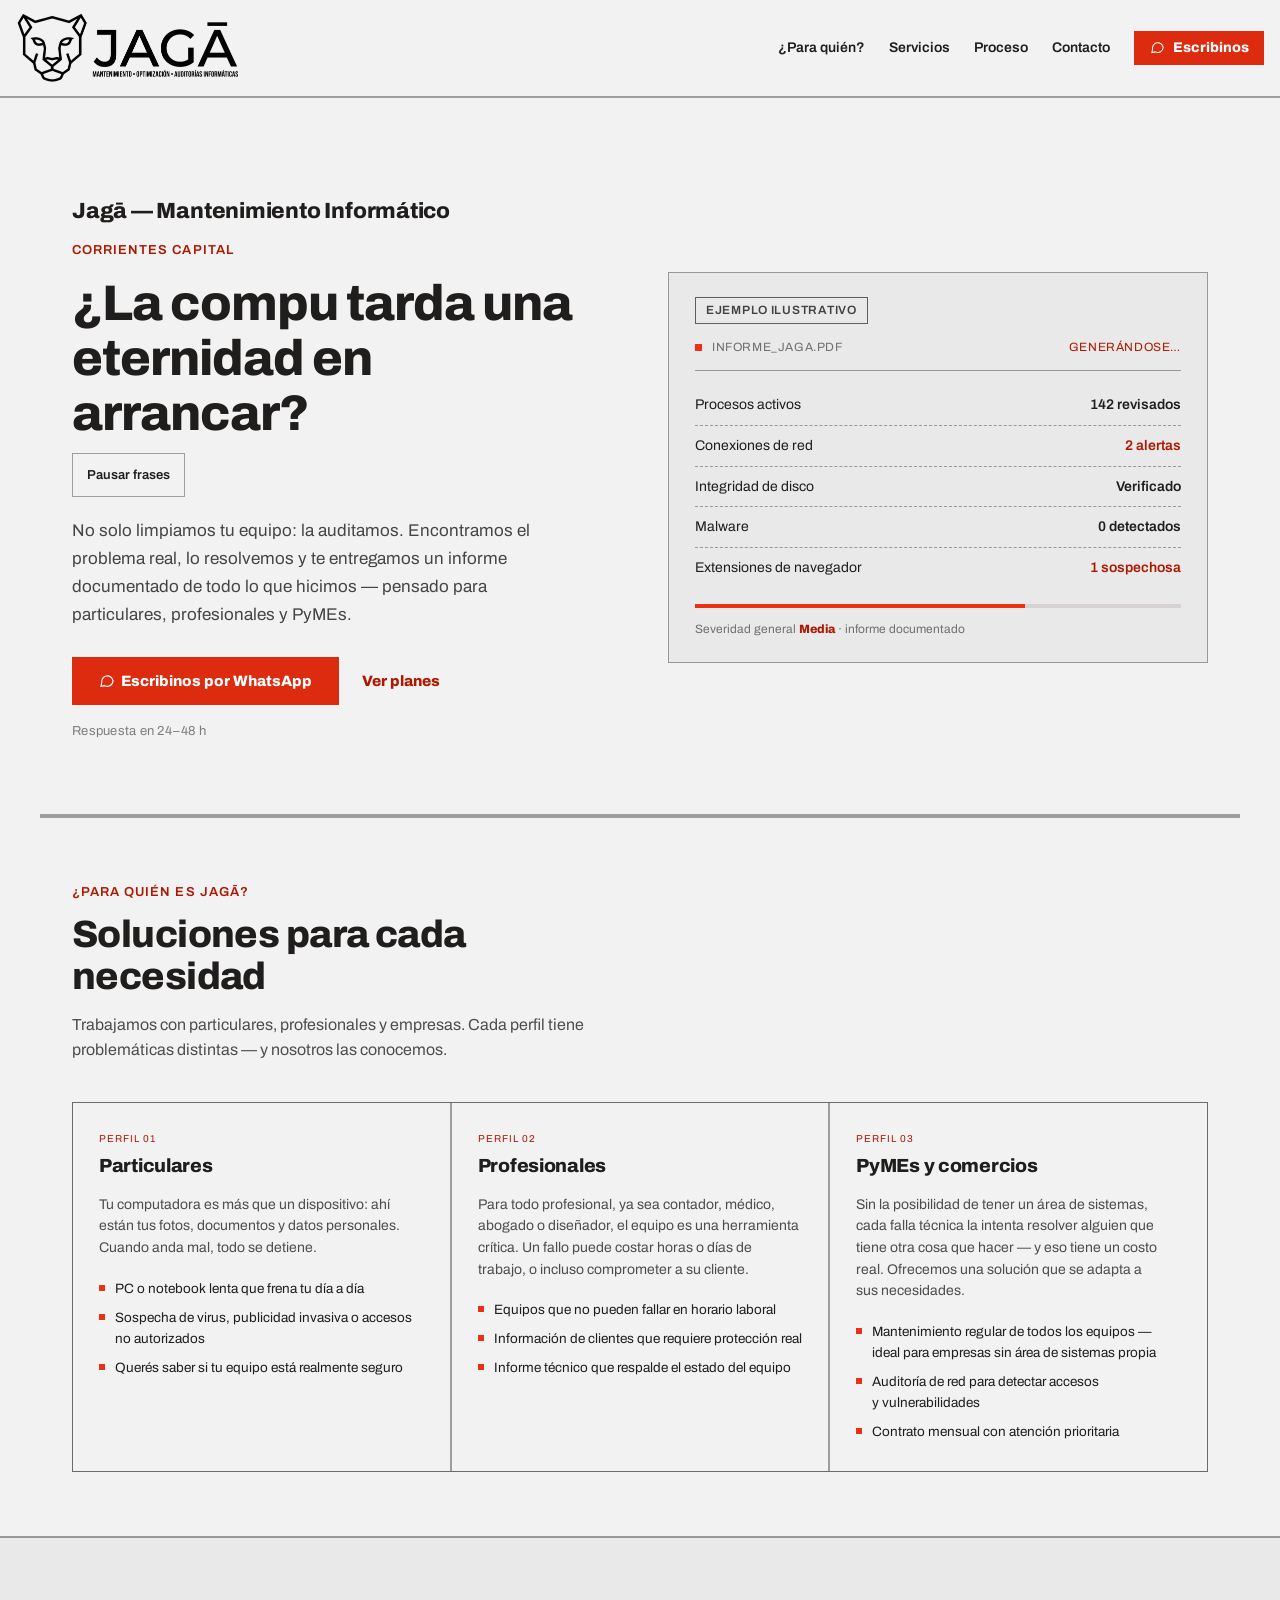
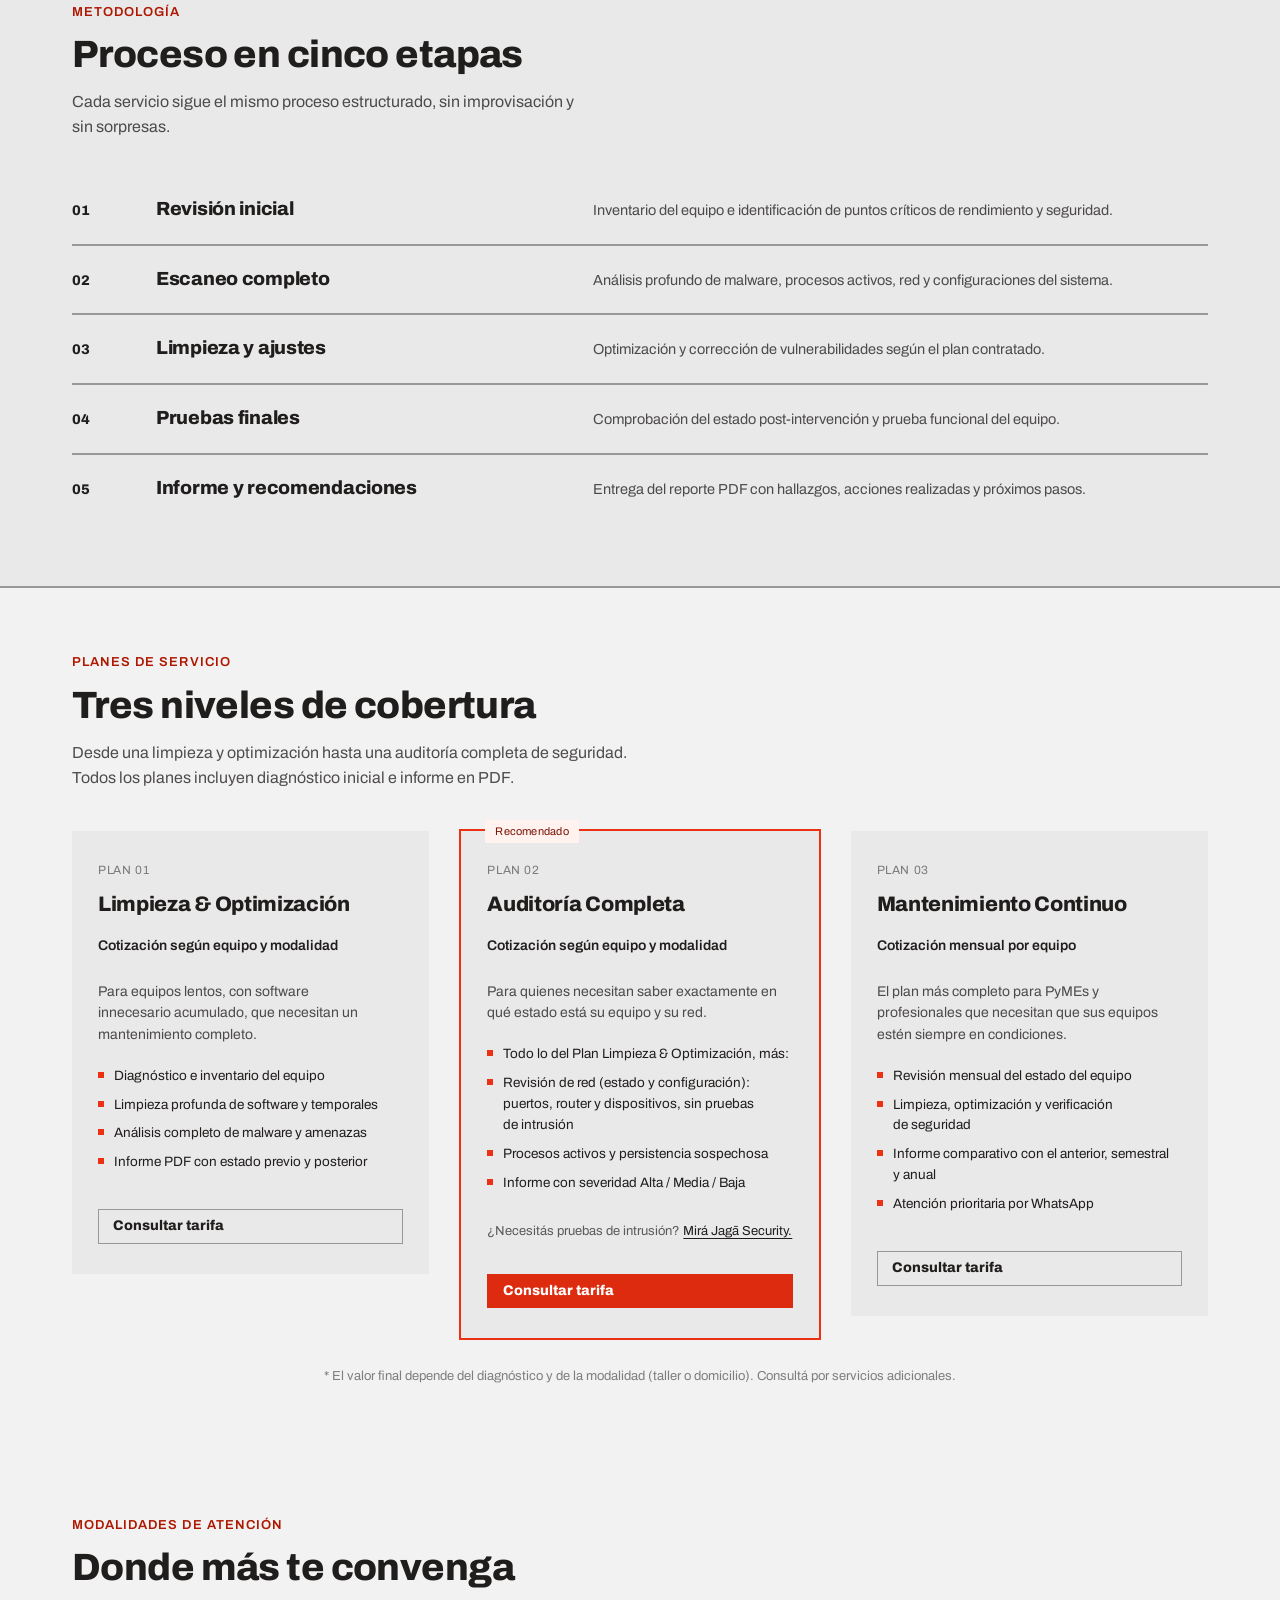
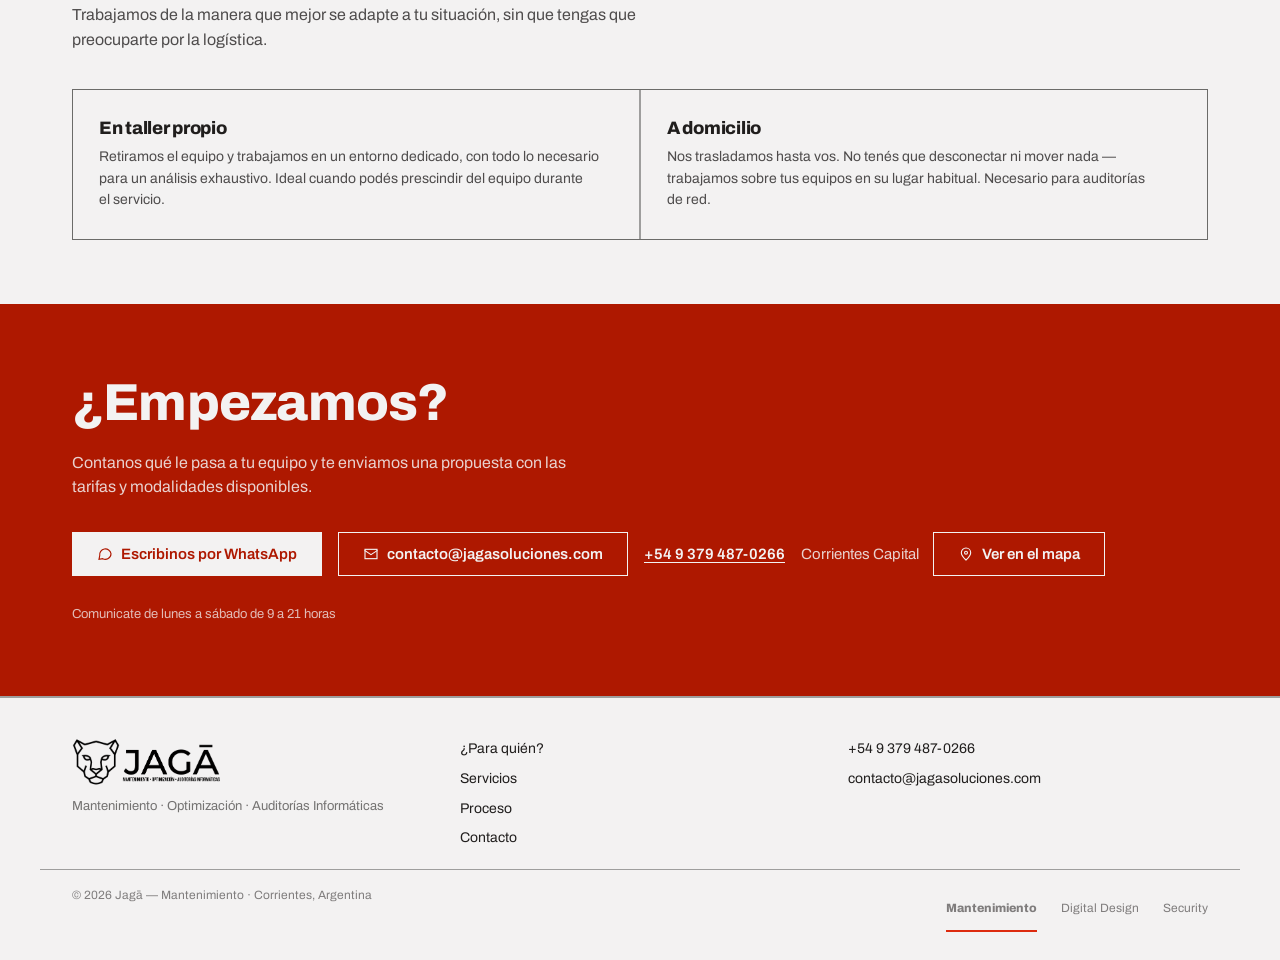
==== commit 4e48a3de: "perf(mantenimiento): logos optimizados Logo con transparencia real redimensionado a 2× del tamaño mo" ====
--- a/index.html
+++ b/index.html
@@ -83,7 +83,7 @@
 
   <header class="nav" style="position:sticky; top:0; z-index:50; background:var(--color-bg); flex-wrap:wrap;">
     <a href="#inicio" style="display:flex; align-items:center; margin-right:auto;">
-      <img src="img/jaga-logo-horizontal-white.png" alt="Jagā — Mantenimiento Informático" style="height:72px; width:auto;">
+      <img src="img/jaga-logo-horizontal-white.png" width="447" height="144" alt="Jagā — Mantenimiento Informático" style="height:72px; width:auto;">
     </a>
 
     <nav id="nav-links" aria-label="Navegación principal">
@@ -318,7 +318,7 @@
   <footer style="border-top:2px solid var(--color-divider);">
     <div style="max-width:1200px; margin:0 auto; padding:40px clamp(20px,5vw,32px) 20px; display:grid; grid-template-columns:repeat(auto-fit,minmax(220px,1fr)); gap:28px;">
       <div>
-        <img src="img/jaga-logo-horizontal-white.png" alt="Jagā" style="height:48px; width:auto; margin-bottom:10px;">
+        <img src="img/jaga-logo-horizontal-white.png" width="447" height="144" alt="Jagā" loading="lazy" decoding="async" style="height:48px; width:auto; margin-bottom:10px;">
         <p style="font-size:13px; color:color-mix(in srgb, var(--color-text) 60%, transparent); margin:0;">Mantenimiento · Optimización · Auditorías Informáticas</p>
       </div>
       <nav style="display:flex; flex-direction:column; gap:8px;">
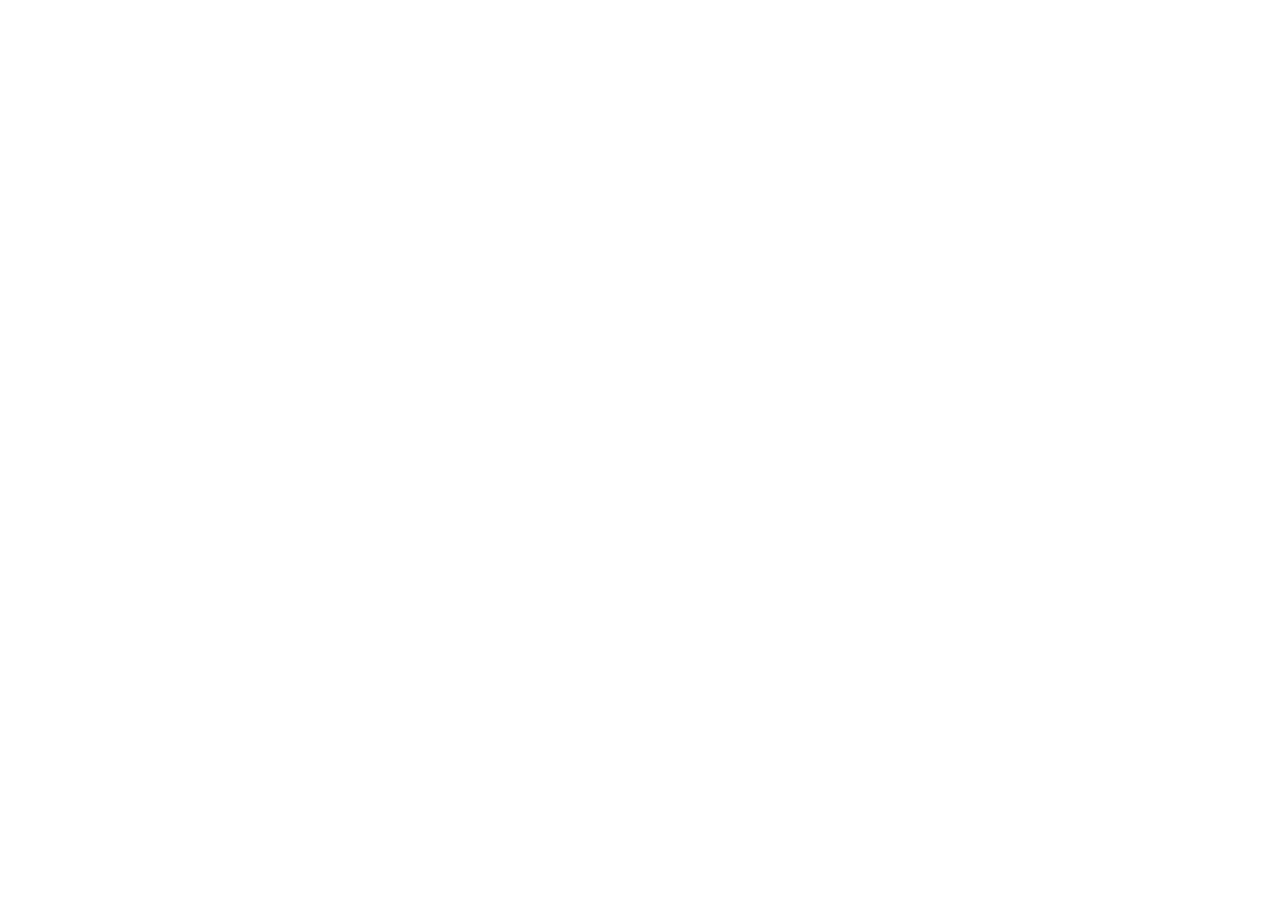
==== commit f0ae82ca: "chore(redirect): el sitio se mudó a https://mantenimiento.jagasoluciones.com/" ====
--- a/index.html
+++ b/index.html
@@ -1,351 +1,18 @@
-<!DOCTYPE html>
+<!doctype html>
 <html lang="es">
 <head>
 <meta charset="utf-8">
-<meta http-equiv="Content-Security-Policy" content="default-src 'none'; script-src 'self'; style-src 'self' 'unsafe-inline'; img-src 'self' data:; font-src 'self'; connect-src 'none'; frame-src 'none'; media-src 'none'; object-src 'none'; base-uri 'none'; form-action 'none'">
+<meta http-equiv="Content-Security-Policy" content="default-src 'none'; style-src 'unsafe-inline'; base-uri 'none'; form-action 'none'">
 <meta name="referrer" content="no-referrer">
-<meta name="viewport" content="width=device-width, initial-scale=1.0">
-<title>Jagā — Mantenimiento y Auditorías Informáticas en Corrientes</title>
-<meta name="description" content="Auditamos, limpiamos y protegemos tu equipo, con informe en PDF de todo lo que encontramos. Particulares, profesionales y PyMEs en Corrientes Capital.">
+<meta name="viewport" content="width=device-width, initial-scale=1">
+<meta http-equiv="refresh" content="0; url=https://mantenimiento.jagasoluciones.com/">
+<title>Jagā Mantenimiento se mudó a mantenimiento.jagasoluciones.com</title>
+<meta name="description" content="Esta página se mudó a https://mantenimiento.jagasoluciones.com/">
 <link rel="canonical" href="https://mantenimiento.jagasoluciones.com/">
-
-<!-- Open Graph -->
-<meta property="og:type" content="website">
-<meta property="og:site_name" content="Jagā Mantenimiento">
-<meta property="og:title" content="Jagā — Mantenimiento, Optimización y Auditorías Informáticas">
-<meta property="og:description" content="Auditamos, limpiamos y protegemos tu equipo, con informe en PDF incluido. Particulares, profesionales y PyMEs en Corrientes Capital.">
-<meta property="og:url" content="https://mantenimiento.jagasoluciones.com/">
-<meta property="og:image" content="https://mantenimiento.jagasoluciones.com/img/jaga-logo-horizontal-white.png">
-<meta property="og:locale" content="es_AR">
-
-<!-- Twitter -->
-<meta name="twitter:card" content="summary">
-<meta name="twitter:title" content="Jagā — Mantenimiento, Optimización y Auditorías Informáticas">
-<meta name="twitter:description" content="Auditamos, limpiamos y protegemos tu equipo, con informe en PDF incluido. Particulares, profesionales y PyMEs en Corrientes Capital.">
-<meta name="twitter:image" content="https://mantenimiento.jagasoluciones.com/img/jaga-logo-horizontal-white.png">
-
-<meta name="robots" content="index, follow">
-<meta name="theme-color" content="#ec3013">
-
-<!-- Favicon: monograma en línea, sin depender de un archivo externo -->
-<link rel="icon" href="data:image/svg+xml,%3Csvg xmlns='http://www.w3.org/2000/svg' viewBox='0 0 32 32'%3E%3Crect width='32' height='32' fill='%23201e1d'/%3E%3Cpath d='M10 8h7a6.5 6.5 0 0 1 0 13H10' fill='none' stroke='%23ec3013' stroke-width='2.2' stroke-linecap='square'/%3E%3C/svg%3E">
-
-<link rel="preload" href="fonts/archivo-latin-400-normal.woff2" as="font" type="font/woff2" crossorigin>
-
-<link rel="stylesheet" href="jaga-shared.css">
-<link rel="stylesheet" href="styles.css">
-
-<!-- JSON-LD: LocalBusiness -->
-<script type="application/ld+json">
-{
-  "@context": "https://schema.org",
-  "@type": "ProfessionalService",
-  "name": "Jagā — Mantenimiento Informático",
-  "image": "https://mantenimiento.jagasoluciones.com/img/jaga-logo-horizontal-white.png",
-  "url": "https://mantenimiento.jagasoluciones.com/",
-  "telephone": "+5493794870266",
-  "email": "contacto@jagasoluciones.com",
-  "address": {
-    "@type": "PostalAddress",
-    "addressLocality": "Corrientes",
-    "addressRegion": "Corrientes",
-    "addressCountry": "AR"
-  },
-  "geo": {
-    "@type": "GeoCoordinates",
-    "latitude": -27.4780009,
-    "longitude": -58.8132239
-  },
-  "areaServed": {
-    "@type": "GeoCircle",
-    "geoMidpoint": { "@type": "GeoCoordinates", "latitude": -27.4780009, "longitude": -58.8132239 },
-    "geoRadius": "10000"
-  },
-  "description": "Mantenimiento, optimización, eliminación de virus, recuperación de datos y auditorías de seguridad informática para particulares, profesionales y PyMEs en Corrientes Capital."
-}
-</script>
+<style>body{font:18px/1.5 system-ui,sans-serif;max-width:34rem;margin:12vh auto;padding:0 1.25rem;color:#222}a{color:#0a58ca}</style>
 </head>
 <body>
-
-<a class="jaga-skip" href="#inicio">Saltar al contenido</a>
-
-<svg style="display:none" aria-hidden="true">
-  <defs>
-    <symbol id="i-message" viewBox="0 0 24 24" fill="none" stroke="currentColor" stroke-width="1.7" stroke-linecap="square" stroke-linejoin="miter"><path d="M21 11.5a8.5 8.5 0 0 1-12.4 7.5L3 20l1.1-5.6A8.5 8.5 0 1 1 21 11.5z"></path></symbol>
-    <symbol id="i-mail" viewBox="0 0 24 24" fill="none" stroke="currentColor" stroke-width="1.7" stroke-linecap="square" stroke-linejoin="miter"><rect x="3" y="5" width="18" height="14"></rect><path d="M3 7l9 6 9-6"></path></symbol>
-    <symbol id="i-pin" viewBox="0 0 24 24" fill="none" stroke="currentColor" stroke-width="1.7" stroke-linecap="square" stroke-linejoin="miter"><path d="M12 21s-7-6.5-7-11a7 7 0 0 1 14 0c0 4.5-7 11-7 11z"></path><circle cx="12" cy="10" r="2.2"></circle></symbol>
-    <symbol id="i-menu" viewBox="0 0 24 24" fill="none" stroke="currentColor" stroke-width="1.7" stroke-linecap="square"><line x1="4" y1="7" x2="20" y2="7"></line><line x1="4" y1="12" x2="20" y2="12"></line><line x1="4" y1="17" x2="20" y2="17"></line></symbol>
-    <symbol id="i-x" viewBox="0 0 24 24" fill="none" stroke="currentColor" stroke-width="1.7" stroke-linecap="square"><line x1="5" y1="5" x2="19" y2="19"></line><line x1="19" y1="5" x2="5" y2="19"></line></symbol>
-  </defs>
-</svg>
-
-<div style="background:var(--color-bg); color:var(--color-text); min-height:100vh;">
-
-  <header class="nav" style="position:sticky; top:0; z-index:50; background:var(--color-bg); flex-wrap:wrap;">
-    <a href="#inicio" style="display:flex; align-items:center; margin-right:auto;">
-      <img src="img/jaga-logo-horizontal-white.png" width="447" height="144" alt="Jagā — Mantenimiento Informático" style="height:72px; width:auto;">
-    </a>
-
-    <nav id="nav-links" aria-label="Navegación principal">
-      <a href="#quienes" style="font-size:14px; font-weight:600; text-decoration:none; color:var(--color-text);">¿Para quién?</a>
-      <a href="#servicios" style="font-size:14px; font-weight:600; text-decoration:none; color:var(--color-text);">Servicios</a>
-      <a href="#proceso" style="font-size:14px; font-weight:600; text-decoration:none; color:var(--color-text);">Proceso</a>
-      <a href="#contacto" style="font-size:14px; font-weight:600; text-decoration:none; color:var(--color-text);">Contacto</a>
-      <a href="https://wa.me/5493794870266" target="_blank" rel="noopener" class="btn btn-primary">
-        <svg width="15" height="15" style="margin-right:2px;"><use href="#i-message"></use></svg> Escribinos
-      </a>
-    </nav>
-
-    <button class="btn btn-secondary nav-toggle" id="nav-toggle" aria-expanded="false" aria-controls="nav-links" aria-label="Abrir menú" style="width:40px; height:36px; padding:0;">
-      <svg width="20" height="20" id="nav-toggle-icon"><use id="nav-toggle-use" href="#i-menu"></use></svg>
-    </button>
-  </header>
-
-  <main id="inicio">
-  <section style="max-width:1200px; margin:0 auto; padding:clamp(48px,8vw,96px) clamp(20px,5vw,32px) clamp(40px,6vw,72px); display:grid; grid-template-columns:repeat(auto-fit,minmax(340px,1fr)); gap:56px; align-items:center;">
-    <div id="hero-text">
-      <p style="font-size:22px; font-weight:800; letter-spacing:-0.01em; margin:0 0 12px;">Jagā — Mantenimiento Informático</p>
-      <span style="display:block; font-size:13px; letter-spacing:0.08em; text-transform:uppercase; color:var(--color-accent-700); font-weight:600; margin:0 0 16px;">Corrientes Capital</span>
-      <h1 style="font-size:clamp(32px,4.6vw,50px); line-height:1.1; letter-spacing:-0.02em; margin:0 0 20px; min-height:2.2em;">
-        <span id="rotating-headline" style="display:block; transition:opacity .35s ease;">¿La compu tarda una eternidad en arrancar?</span>
-      </h1>
-      <button type="button" class="headline-pause" id="headline-pause" aria-pressed="false" aria-controls="rotating-headline" hidden>Pausar frases</button>
-      <p style="font-size:17px; line-height:1.65; max-width:46ch; color:color-mix(in srgb, var(--color-text) 82%, transparent); margin:0 0 28px;">No solo limpiamos tu equipo: la auditamos. Encontramos el problema real, lo resolvemos y te entregamos un informe documentado de todo lo que hicimos — pensado para particulares, profesionales y PyMEs.</p>
-      <div style="display:flex; flex-wrap:wrap; gap:var(--space-3); margin-bottom:16px;">
-        <a href="https://wa.me/5493794870266?text=Hola%2C%20quiero%20coordinar%20un%20diagn%C3%B3stico" target="_blank" rel="noopener" class="btn btn-primary" style="padding:14px 26px; font-size:15px;">
-          <svg width="16" height="16"><use href="#i-message"></use></svg> Escribinos por WhatsApp
-        </a>
-        <a href="#servicios" class="btn btn-ghost" style="padding:14px 10px; font-size:15px;">Ver planes</a>
-      </div>
-      <p style="font-size:13px; letter-spacing:0.02em; color:color-mix(in srgb, var(--color-text) 55%, transparent); margin:0;">Respuesta en 24–48 h</p>
-    </div>
-
-    <div style="border:1px solid var(--color-divider); background:var(--color-surface); padding:24px 26px;">
-      <p class="example-label">Ejemplo ilustrativo</p>
-      <div aria-hidden="true">
-      <div style="display:flex; align-items:center; gap:10px; font-size:12px; letter-spacing:0.05em; text-transform:uppercase; color:color-mix(in srgb, var(--color-text) 60%, transparent); padding-bottom:14px; margin-bottom:14px; border-bottom:1px solid var(--color-divider);">
-        <span style="width:7px; height:7px; background:var(--color-accent); flex-shrink:0;"></span>
-        informe_jaga.pdf
-        <span style="margin-left:auto; color:var(--color-accent-700);">generándose…</span>
-      </div>
-      <div style="display:flex; flex-direction:column;">
-        <div style="display:flex; justify-content:space-between; gap:16px; font-size:14px; padding:9px 0;"><span>Procesos activos</span><span style="font-weight:600;">142 revisados</span></div>
-        <div style="display:flex; justify-content:space-between; gap:16px; font-size:14px; padding:9px 0; border-top:1px dashed var(--color-divider);"><span>Conexiones de red</span><span style="font-weight:600; color:var(--color-accent-700);">2 alertas</span></div>
-        <div style="display:flex; justify-content:space-between; gap:16px; font-size:14px; padding:9px 0; border-top:1px dashed var(--color-divider);"><span>Integridad de disco</span><span style="font-weight:600;">Verificado</span></div>
-        <div style="display:flex; justify-content:space-between; gap:16px; font-size:14px; padding:9px 0; border-top:1px dashed var(--color-divider);"><span>Malware</span><span style="font-weight:600;">0 detectados</span></div>
-        <div style="display:flex; justify-content:space-between; gap:16px; font-size:14px; padding:9px 0; border-top:1px dashed var(--color-divider);"><span>Extensiones de navegador</span><span style="font-weight:600; color:var(--color-accent-700);">1 sospechosa</span></div>
-      </div>
-      <div style="height:4px; background:var(--color-neutral-300); margin:16px 0 12px; position:relative; overflow:hidden;">
-        <div style="position:absolute; inset:0; width:68%; background:var(--color-accent);"></div>
-      </div>
-      <p style="font-size:12px; color:color-mix(in srgb, var(--color-text) 60%, transparent); margin:0;">Severidad general <strong style="color:var(--color-accent-700);">Media</strong> · informe documentado</p>
-      </div>
-    </div>
-  </section>
-
-  <hr class="hr" style="max-width:1200px; margin:0 auto;">
-  <hr class="hr" style="max-width:1200px; margin:0 auto;">
-
-  <section id="quienes" style="max-width:1200px; margin:0 auto; padding:64px clamp(20px,5vw,32px);">
-    <span style="display:block; font-size:13px; letter-spacing:0.08em; text-transform:uppercase; color:var(--color-accent-700); font-weight:600; margin:0 0 12px;">¿Para quién es Jagā?</span>
-    <h2 style="font-size:clamp(26px,3.4vw,38px); max-width:24ch; margin:0 0 14px;">Soluciones para cada necesidad</h2>
-    <p style="font-size:16px; max-width:64ch; color:color-mix(in srgb, var(--color-text) 78%, transparent); margin:0 0 40px;">Trabajamos con particulares, profesionales y empresas. Cada perfil tiene problemáticas distintas — y nosotros las conocemos.</p>
-
-    <div style="display:grid; grid-template-columns:repeat(auto-fit,minmax(280px,1fr)); gap:2px; background:var(--color-divider); border:1px solid var(--color-divider);">
-      <div class="card" style="background:var(--color-bg); padding:28px 26px; border-radius:0;">
-        <span class="card-kicker">Perfil 01</span>
-        <h3 class="card-title" style="font-size:19px;">Particulares</h3>
-        <p style="font-size:14px; color:color-mix(in srgb, var(--color-text) 78%, transparent); margin:0 0 6px;">Tu computadora es más que un dispositivo: ahí están tus fotos, documentos y datos personales. Cuando anda mal, todo se detiene.</p>
-        <ul style="margin:6px 0 0; padding:0; list-style:none;">
-          <li style="position:relative; padding-left:16px; margin-bottom:8px; font-size:13.5px;"><span style="position:absolute; left:0; top:6px; width:6px; height:6px; background:var(--color-accent);"></span>PC o notebook lenta que frena tu día a día</li>
-          <li style="position:relative; padding-left:16px; margin-bottom:8px; font-size:13.5px;"><span style="position:absolute; left:0; top:6px; width:6px; height:6px; background:var(--color-accent);"></span>Sospecha de virus, publicidad invasiva o accesos no autorizados</li>
-          <li style="position:relative; padding-left:16px; margin-bottom:0; font-size:13.5px;"><span style="position:absolute; left:0; top:6px; width:6px; height:6px; background:var(--color-accent);"></span>Querés saber si tu equipo está realmente seguro</li>
-        </ul>
-      </div>
-      <div class="card" style="background:var(--color-bg); padding:28px 26px; border-radius:0;">
-        <span class="card-kicker">Perfil 02</span>
-        <h3 class="card-title" style="font-size:19px;">Profesionales</h3>
-        <p style="font-size:14px; color:color-mix(in srgb, var(--color-text) 78%, transparent); margin:0 0 6px;">Para todo profesional, ya sea contador, médico, abogado o diseñador, el equipo es una herramienta crítica. Un fallo puede costar horas o días de trabajo, o incluso comprometer a su cliente.</p>
-        <ul style="margin:6px 0 0; padding:0; list-style:none;">
-          <li style="position:relative; padding-left:16px; margin-bottom:8px; font-size:13.5px;"><span style="position:absolute; left:0; top:6px; width:6px; height:6px; background:var(--color-accent);"></span>Equipos que no pueden fallar en horario laboral</li>
-          <li style="position:relative; padding-left:16px; margin-bottom:8px; font-size:13.5px;"><span style="position:absolute; left:0; top:6px; width:6px; height:6px; background:var(--color-accent);"></span>Información de clientes que requiere protección real</li>
-          <li style="position:relative; padding-left:16px; margin-bottom:0; font-size:13.5px;"><span style="position:absolute; left:0; top:6px; width:6px; height:6px; background:var(--color-accent);"></span>Informe técnico que respalde el estado del equipo</li>
-        </ul>
-      </div>
-      <div class="card" style="background:var(--color-bg); padding:28px 26px; border-radius:0;">
-        <span class="card-kicker">Perfil 03</span>
-        <h3 class="card-title" style="font-size:19px;">PyMEs y comercios</h3>
-        <p style="font-size:14px; color:color-mix(in srgb, var(--color-text) 78%, transparent); margin:0 0 6px;">Sin la posibilidad de tener un área de sistemas, cada falla técnica la intenta resolver alguien que tiene otra cosa que hacer — y eso tiene un costo real. Ofrecemos una solución que se adapta a sus necesidades.</p>
-        <ul style="margin:6px 0 0; padding:0; list-style:none;">
-          <li style="position:relative; padding-left:16px; margin-bottom:8px; font-size:13.5px;"><span style="position:absolute; left:0; top:6px; width:6px; height:6px; background:var(--color-accent);"></span>Mantenimiento regular de todos los equipos — ideal para empresas sin área de sistemas propia</li>
-          <li style="position:relative; padding-left:16px; margin-bottom:8px; font-size:13.5px;"><span style="position:absolute; left:0; top:6px; width:6px; height:6px; background:var(--color-accent);"></span>Auditoría de red para detectar accesos y vulnerabilidades</li>
-          <li style="position:relative; padding-left:16px; margin-bottom:0; font-size:13.5px;"><span style="position:absolute; left:0; top:6px; width:6px; height:6px; background:var(--color-accent);"></span>Contrato mensual con atención prioritaria</li>
-        </ul>
-      </div>
-    </div>
-  </section>
-
-  <section id="proceso" style="background:var(--color-surface); border-top:2px solid var(--color-divider); border-bottom:2px solid var(--color-divider);">
-    <div style="max-width:1200px; margin:0 auto; padding:64px clamp(20px,5vw,32px);">
-      <span style="display:block; font-size:13px; letter-spacing:0.08em; text-transform:uppercase; color:var(--color-accent-700); font-weight:600; margin:0 0 12px;">Metodología</span>
-      <h2 style="font-size:clamp(26px,3.4vw,38px); max-width:24ch; margin:0 0 14px;">Proceso en cinco etapas</h2>
-      <p style="font-size:16px; max-width:64ch; color:color-mix(in srgb, var(--color-text) 78%, transparent); margin:0 0 36px;">Cada servicio sigue el mismo proceso estructurado, sin improvisación y sin sorpresas.</p>
-
-      <div>
-        <div style="display:flex; flex-wrap:wrap; gap:8px 40px; align-items:baseline; padding:22px 0;">
-          <p style="flex:0 0 44px; font-size:14px; font-weight:800; margin:0;">01</p>
-          <h3 style="flex:1 1 220px; font-size:19px; margin:0;">Revisión inicial</h3>
-          <p style="flex:2 1 260px; font-size:14.5px; color:color-mix(in srgb, var(--color-text) 78%, transparent); margin:0;">Inventario del equipo e identificación de puntos críticos de rendimiento y seguridad.</p>
-        </div>
-        <div style="display:flex; flex-wrap:wrap; gap:8px 40px; align-items:baseline; padding:22px 0; border-top:2px solid var(--color-divider);">
-          <p style="flex:0 0 44px; font-size:14px; font-weight:800; margin:0;">02</p>
-          <h3 style="flex:1 1 220px; font-size:19px; margin:0;">Escaneo completo</h3>
-          <p style="flex:2 1 260px; font-size:14.5px; color:color-mix(in srgb, var(--color-text) 78%, transparent); margin:0;">Análisis profundo de malware, procesos activos, red y configuraciones del sistema.</p>
-        </div>
-        <div style="display:flex; flex-wrap:wrap; gap:8px 40px; align-items:baseline; padding:22px 0; border-top:2px solid var(--color-divider);">
-          <p style="flex:0 0 44px; font-size:14px; font-weight:800; margin:0;">03</p>
-          <h3 style="flex:1 1 220px; font-size:19px; margin:0;">Limpieza y ajustes</h3>
-          <p style="flex:2 1 260px; font-size:14.5px; color:color-mix(in srgb, var(--color-text) 78%, transparent); margin:0;">Optimización y corrección de vulnerabilidades según el plan contratado.</p>
-        </div>
-        <div style="display:flex; flex-wrap:wrap; gap:8px 40px; align-items:baseline; padding:22px 0; border-top:2px solid var(--color-divider);">
-          <p style="flex:0 0 44px; font-size:14px; font-weight:800; margin:0;">04</p>
-          <h3 style="flex:1 1 220px; font-size:19px; margin:0;">Pruebas finales</h3>
-          <p style="flex:2 1 260px; font-size:14.5px; color:color-mix(in srgb, var(--color-text) 78%, transparent); margin:0;">Comprobación del estado post-intervención y prueba funcional del equipo.</p>
-        </div>
-        <div style="display:flex; flex-wrap:wrap; gap:8px 40px; align-items:baseline; padding:22px 0; border-top:2px solid var(--color-divider);">
-          <p style="flex:0 0 44px; font-size:14px; font-weight:800; margin:0;">05</p>
-          <h3 style="flex:1 1 220px; font-size:19px; margin:0;">Informe y recomendaciones</h3>
-          <p style="flex:2 1 260px; font-size:14.5px; color:color-mix(in srgb, var(--color-text) 78%, transparent); margin:0;">Entrega del reporte PDF con hallazgos, acciones realizadas y próximos pasos.</p>
-        </div>
-      </div>
-    </div>
-  </section>
-
-  <section id="servicios" style="max-width:1200px; margin:0 auto; padding:64px clamp(20px,5vw,32px);">
-    <span style="display:block; font-size:13px; letter-spacing:0.08em; text-transform:uppercase; color:var(--color-accent-700); font-weight:600; margin:0 0 12px;">Planes de servicio</span>
-    <h2 style="font-size:clamp(26px,3.4vw,38px); max-width:24ch; margin:0 0 14px;">Tres niveles de cobertura</h2>
-    <p style="font-size:16px; max-width:64ch; color:color-mix(in srgb, var(--color-text) 78%, transparent); margin:0 0 40px;">Desde una limpieza y optimización hasta una auditoría completa de seguridad. Todos los planes incluyen diagnóstico inicial e informe en PDF.</p>
-
-    <div style="display:grid; grid-template-columns:repeat(auto-fit,minmax(280px,1fr)); gap:32px; align-items:start;">
-      <div class="card" style="position:relative; background:var(--color-surface); padding:30px 26px; border-radius:0;">
-        <p style="font-size:12px; letter-spacing:0.05em; text-transform:uppercase; color:color-mix(in srgb, var(--color-text) 55%, transparent); margin:0 0 6px;">Plan 01</p>
-        <h3 style="font-size:21px; margin:0 0 10px;">Limpieza &amp; Optimización</h3>
-        <p style="margin:0 0 16px; font-size:14px; font-weight:600;">Cotización según equipo y modalidad</p>
-        <p style="font-size:14px; color:color-mix(in srgb, var(--color-text) 78%, transparent); margin:0 0 6px;">Para equipos lentos, con software innecesario acumulado, que necesitan un mantenimiento completo.</p>
-        <ul style="margin:6px 0 20px; padding:0; list-style:none;">
-          <li style="position:relative; padding-left:16px; margin-bottom:8px; font-size:13.5px;"><span style="position:absolute; left:0; top:6px; width:6px; height:6px; background:var(--color-accent);"></span>Diagnóstico e inventario del equipo</li>
-          <li style="position:relative; padding-left:16px; margin-bottom:8px; font-size:13.5px;"><span style="position:absolute; left:0; top:6px; width:6px; height:6px; background:var(--color-accent);"></span>Limpieza profunda de software y temporales</li>
-          <li style="position:relative; padding-left:16px; margin-bottom:8px; font-size:13.5px;"><span style="position:absolute; left:0; top:6px; width:6px; height:6px; background:var(--color-accent);"></span>Análisis completo de malware y amenazas</li>
-          <li style="position:relative; padding-left:16px; margin-bottom:0; font-size:13.5px;"><span style="position:absolute; left:0; top:6px; width:6px; height:6px; background:var(--color-accent);"></span>Informe PDF con estado previo y posterior</li>
-        </ul>
-        <a href="https://wa.me/5493794870266?text=Hola%2C%20quiero%20consultar%20por%20el%20Plan%2001%20de%20Jag%C4%81" target="_blank" rel="noopener" class="btn btn-secondary btn-block">Consultar tarifa</a>
-      </div>
-
-      <div class="card" style="position:relative; background:var(--color-surface); padding:30px 26px; border-radius:0;">
-        
-          <div style="position:absolute; inset:-2px; border:2px solid var(--color-accent); pointer-events:none;"></div>
-          <span class="tag tag-accent" style="position:absolute; top:-11px; left:24px;">Recomendado</span>
-        
-        <p style="font-size:12px; letter-spacing:0.05em; text-transform:uppercase; color:color-mix(in srgb, var(--color-text) 55%, transparent); margin:0 0 6px;">Plan 02</p>
-        <h3 style="font-size:21px; margin:0 0 10px;">Auditoría Completa</h3>
-        <p style="margin:0 0 16px; font-size:14px; font-weight:600;">Cotización según equipo y modalidad</p>
-        <p style="font-size:14px; color:color-mix(in srgb, var(--color-text) 78%, transparent); margin:0 0 6px;">Para quienes necesitan saber exactamente en qué estado está su equipo y su red.</p>
-        <ul style="margin:6px 0 20px; padding:0; list-style:none;">
-          <li style="position:relative; padding-left:16px; margin-bottom:8px; font-size:13.5px;"><span style="position:absolute; left:0; top:6px; width:6px; height:6px; background:var(--color-accent);"></span>Todo lo del Plan Limpieza &amp; Optimización, más:</li>
-          <li style="position:relative; padding-left:16px; margin-bottom:8px; font-size:13.5px;"><span style="position:absolute; left:0; top:6px; width:6px; height:6px; background:var(--color-accent);"></span>Revisión de red (estado y configuración): puertos, router y dispositivos, sin pruebas de intrusión</li>
-          <li style="position:relative; padding-left:16px; margin-bottom:8px; font-size:13.5px;"><span style="position:absolute; left:0; top:6px; width:6px; height:6px; background:var(--color-accent);"></span>Procesos activos y persistencia sospechosa</li>
-          <li style="position:relative; padding-left:16px; margin-bottom:0; font-size:13.5px;"><span style="position:absolute; left:0; top:6px; width:6px; height:6px; background:var(--color-accent);"></span>Informe con severidad Alta / Media / Baja</li>
-        </ul>
-        <p style="font-size:13px; color:color-mix(in srgb, var(--color-text) 70%, transparent); margin:0 0 16px;">¿Necesitás pruebas de intrusión? <a href="https://security.jagasoluciones.com/" style="color:var(--color-text); text-decoration:underline;">Mirá Jagā Security.</a></p>
-        <a href="https://wa.me/5493794870266?text=Hola%2C%20quiero%20consultar%20por%20el%20Plan%2002%20de%20Jag%C4%81" target="_blank" rel="noopener" class="btn btn-primary btn-block">Consultar tarifa</a>
-      </div>
-
-      <div class="card" style="position:relative; background:var(--color-surface); padding:30px 26px; border-radius:0;">
-        <p style="font-size:12px; letter-spacing:0.05em; text-transform:uppercase; color:color-mix(in srgb, var(--color-text) 55%, transparent); margin:0 0 6px;">Plan 03</p>
-        <h3 style="font-size:21px; margin:0 0 10px;">Mantenimiento Continuo</h3>
-        <p style="margin:0 0 16px; font-size:14px; font-weight:600;">Cotización mensual por equipo</p>
-        <p style="font-size:14px; color:color-mix(in srgb, var(--color-text) 78%, transparent); margin:0 0 6px;">El plan más completo para PyMEs y profesionales que necesitan que sus equipos estén siempre en condiciones.</p>
-        <ul style="margin:6px 0 20px; padding:0; list-style:none;">
-          <li style="position:relative; padding-left:16px; margin-bottom:8px; font-size:13.5px;"><span style="position:absolute; left:0; top:6px; width:6px; height:6px; background:var(--color-accent);"></span>Revisión mensual del estado del equipo</li>
-          <li style="position:relative; padding-left:16px; margin-bottom:8px; font-size:13.5px;"><span style="position:absolute; left:0; top:6px; width:6px; height:6px; background:var(--color-accent);"></span>Limpieza, optimización y verificación de seguridad</li>
-          <li style="position:relative; padding-left:16px; margin-bottom:8px; font-size:13.5px;"><span style="position:absolute; left:0; top:6px; width:6px; height:6px; background:var(--color-accent);"></span>Informe comparativo con el anterior, semestral y anual</li>
-          <li style="position:relative; padding-left:16px; margin-bottom:0; font-size:13.5px;"><span style="position:absolute; left:0; top:6px; width:6px; height:6px; background:var(--color-accent);"></span>Atención prioritaria por WhatsApp</li>
-        </ul>
-        <a href="https://wa.me/5493794870266?text=Hola%2C%20quiero%20consultar%20por%20el%20Plan%2003%20de%20Jag%C4%81" target="_blank" rel="noopener" class="btn btn-secondary btn-block">Consultar tarifa</a>
-      </div>
-    </div>
-    <p style="font-size:13px; color:color-mix(in srgb, var(--color-text) 55%, transparent); margin:28px 0 0; text-align:center;">* El valor final depende del diagnóstico y de la modalidad (taller o domicilio). Consultá por servicios adicionales.</p>
-  </section>
-
-  <section style="max-width:1200px; margin:0 auto; padding:64px clamp(20px,5vw,32px);">
-    <span style="display:block; font-size:13px; letter-spacing:0.08em; text-transform:uppercase; color:var(--color-accent-700); font-weight:600; margin:0 0 12px;">Modalidades de atención</span>
-    <h2 style="font-size:clamp(26px,3.4vw,38px); max-width:24ch; margin:0 0 14px;">Donde más te convenga</h2>
-    <p style="font-size:16px; max-width:64ch; color:color-mix(in srgb, var(--color-text) 78%, transparent); margin:0 0 36px;">Trabajamos de la manera que mejor se adapte a tu situación, sin que tengas que preocuparte por la logística.</p>
-
-    <div style="display:grid; grid-template-columns:repeat(auto-fit,minmax(280px,1fr)); gap:2px; background:var(--color-divider); border:1px solid var(--color-divider);">
-      <div style="background:var(--color-bg); padding:28px 26px;">
-        <h3 style="font-size:18px; margin:0 0 8px;">En taller propio</h3>
-        <p style="font-size:14px; color:color-mix(in srgb, var(--color-text) 78%, transparent); margin:0;">Retiramos el equipo y trabajamos en un entorno dedicado, con todo lo necesario para un análisis exhaustivo. Ideal cuando podés prescindir del equipo durante el servicio.</p>
-      </div>
-      <div style="background:var(--color-bg); padding:28px 26px;">
-        <h3 style="font-size:18px; margin:0 0 8px;">A domicilio</h3>
-        <p style="font-size:14px; color:color-mix(in srgb, var(--color-text) 78%, transparent); margin:0;">Nos trasladamos hasta vos. No tenés que desconectar ni mover nada — trabajamos sobre tus equipos en su lugar habitual. Necesario para auditorías de red.</p>
-      </div>
-    </div>
-  </section>
-
-  <section class="close" style="background:var(--color-accent-700); color:var(--color-bg);" id="contacto">
-    <div style="max-width:1200px; margin:0 auto; padding:72px clamp(20px,5vw,32px);">
-      <h2 style="font-size:clamp(30px,4.4vw,52px); line-height:1.05; letter-spacing:-0.015em; color:var(--color-bg); margin:0 0 20px;">
-        <span style="display:block;">¿Empezamos?</span>
-      </h2>
-      <p style="font-size:16px; max-width:56ch; color:color-mix(in srgb, var(--color-bg) 85%, transparent); margin:0 0 32px;">Contanos qué le pasa a tu equipo y te enviamos una propuesta con las tarifas y modalidades disponibles.</p>
-      <div class="close-contact">
-        <address class="jaga-contact" data-jaga-contact>
-          <a class="jaga-btn jaga-btn--primary" href="https://wa.me/5493794870266?text=Hola%2C%20quiero%20coordinar%20un%20diagn%C3%B3stico%20de%20mi%20equipo" target="_blank" rel="noopener"><svg width="16" height="16" aria-hidden="true"><use href="#i-message"></use></svg> Escribinos por WhatsApp</a>
-          <a class="jaga-btn" href="mailto:contacto@jagasoluciones.com"><svg width="16" height="16" aria-hidden="true"><use href="#i-mail"></use></svg> contacto@jagasoluciones.com</a>
-          <a class="jaga-contact__tel" href="tel:+5493794870266">+54 9 379 487-0266</a>
-          <span class="jaga-contact__meta">Corrientes Capital</span>
-        </address>
-        <a href="https://www.google.com/maps/@-27.4780009,-58.8132239,7807m" target="_blank" rel="noopener" class="jaga-btn"><svg width="16" height="16" aria-hidden="true"><use href="#i-pin"></use></svg> Ver en el mapa</a>
-      </div>
-      <p style="font-size:13px; color:color-mix(in srgb, var(--color-bg) 75%, transparent); margin:0;">Comunicate de lunes a sábado de 9 a 21 horas</p>
-    </div>
-  </section>
-
-  </main>
-
-  <footer style="border-top:2px solid var(--color-divider);">
-    <div style="max-width:1200px; margin:0 auto; padding:40px clamp(20px,5vw,32px) 20px; display:grid; grid-template-columns:repeat(auto-fit,minmax(220px,1fr)); gap:28px;">
-      <div>
-        <img src="img/jaga-logo-horizontal-white.png" width="447" height="144" alt="Jagā" loading="lazy" decoding="async" style="height:48px; width:auto; margin-bottom:10px;">
-        <p style="font-size:13px; color:color-mix(in srgb, var(--color-text) 60%, transparent); margin:0;">Mantenimiento · Optimización · Auditorías Informáticas</p>
-      </div>
-      <nav style="display:flex; flex-direction:column; gap:8px;">
-        <a href="#quienes" style="font-size:14px; text-decoration:none; color:var(--color-text);">¿Para quién?</a>
-        <a href="#servicios" style="font-size:14px; text-decoration:none; color:var(--color-text);">Servicios</a>
-        <a href="#proceso" style="font-size:14px; text-decoration:none; color:var(--color-text);">Proceso</a>
-        <a href="#contacto" style="font-size:14px; text-decoration:none; color:var(--color-text);">Contacto</a>
-      </nav>
-      <div style="display:flex; flex-direction:column; gap:8px;">
-        <a href="https://wa.me/5493794870266" target="_blank" rel="noopener" style="font-size:14px; text-decoration:none; color:var(--color-text);">+54 9 379 487-0266</a>
-        <a href="mailto:contacto@jagasoluciones.com" style="font-size:14px; text-decoration:none; color:var(--color-text);">contacto@jagasoluciones.com</a>
-      </div>
-    </div>
-    <div style="max-width:1200px; margin:0 auto; padding:16px clamp(20px,5vw,32px) 28px; border-top:1px solid var(--color-divider); display:flex; flex-wrap:wrap; justify-content:space-between; gap:8px; font-size:12px; color:color-mix(in srgb, var(--color-text) 55%, transparent);">
-      <span>© 2026 Jagā — Mantenimiento · Corrientes, Argentina</span>
-      <nav class="jaga-switcher" aria-label="Marcas Jagā" data-jaga-switcher>
-        <ul>
-          <li><a href="https://mantenimiento.jagasoluciones.com/" aria-current="page">Mantenimiento</a></li>
-          <li><a href="https://design.jagasoluciones.com/">Digital Design</a></li>
-          <li><a href="https://security.jagasoluciones.com/">Security</a></li>
-        </ul>
-      </nav>
-    </div>
-  </footer>
-
-</div>
-
-<script src="script.js"></script>
+<h1>Jagā Mantenimiento se mudó</h1>
+<p>Ahora estamos en <a href="https://mantenimiento.jagasoluciones.com/">mantenimiento.jagasoluciones.com</a>. Si no te llevó solo, tocá el enlace.</p>
 </body>
 </html>
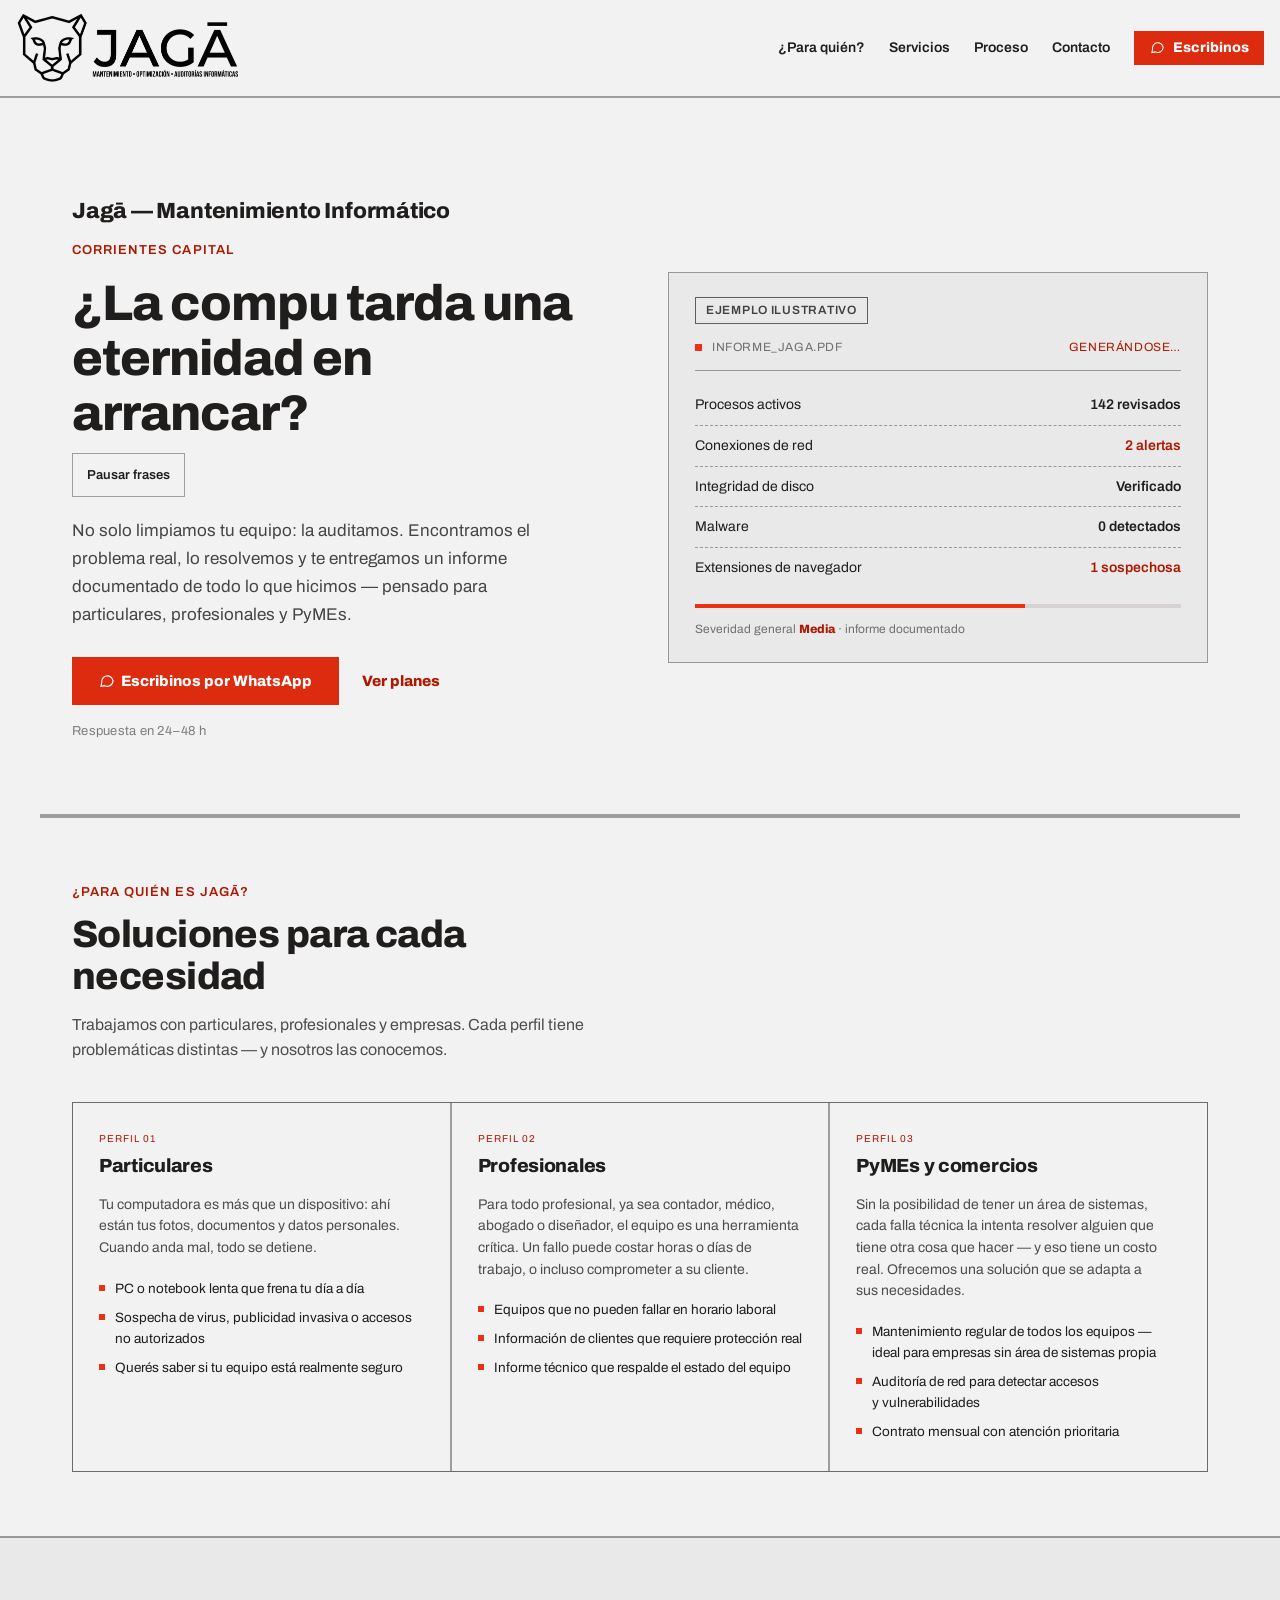
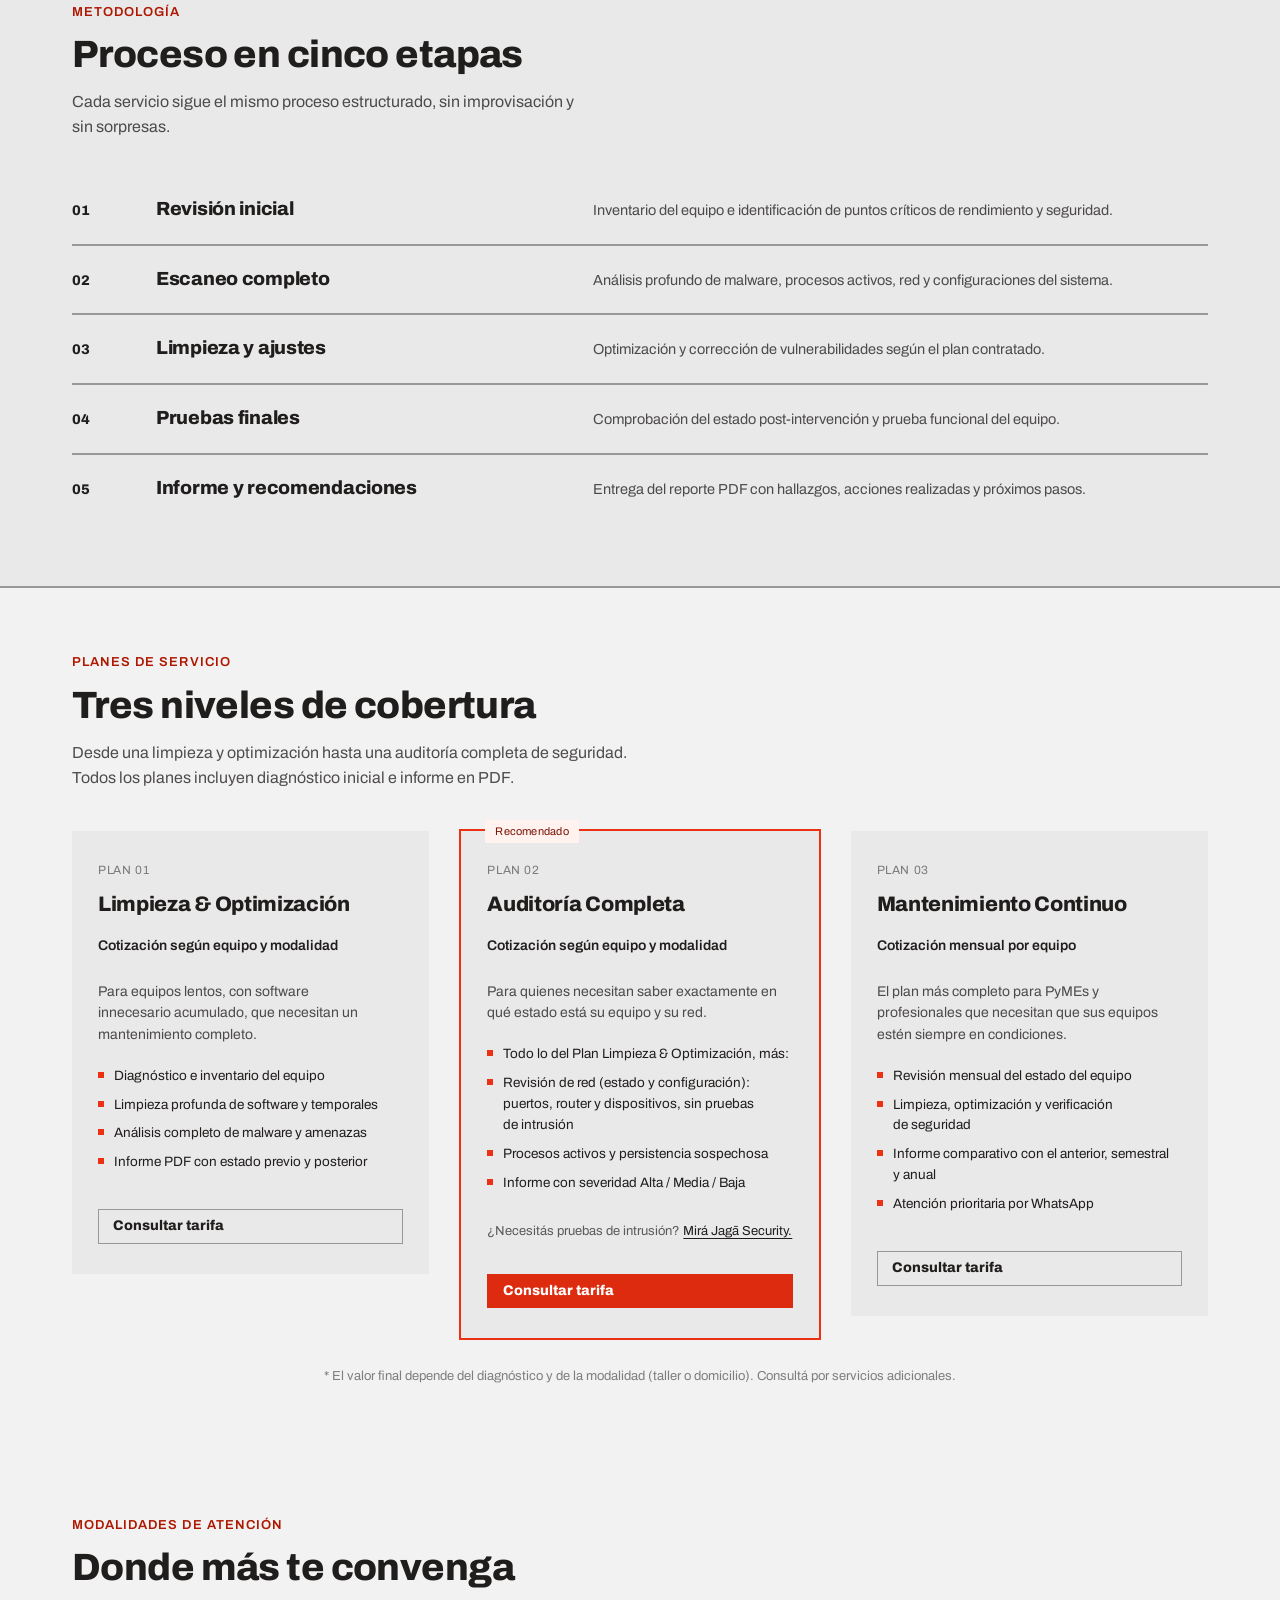
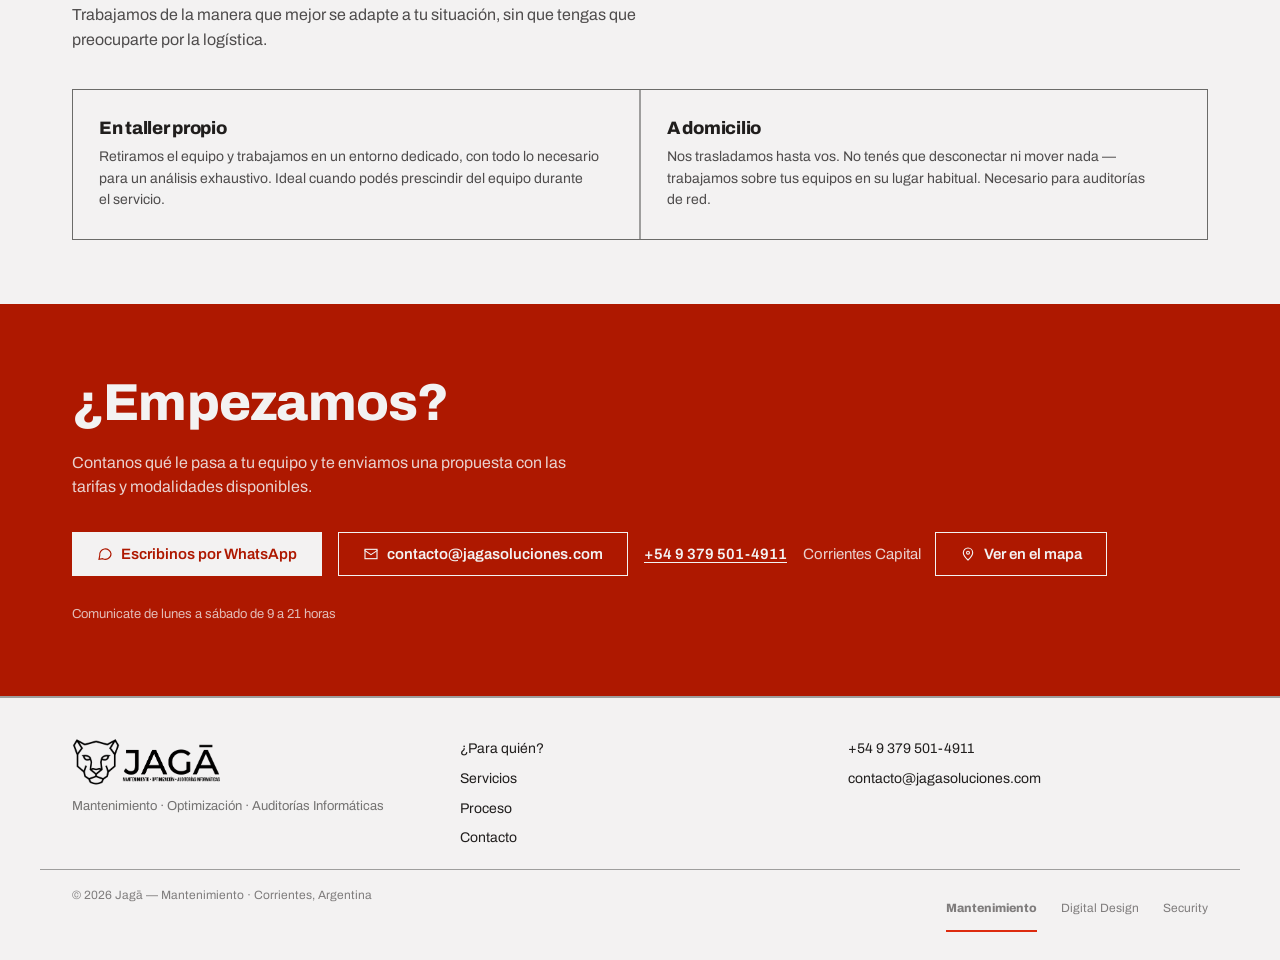
==== commit 23c1ab0a: "fix(contacto): pasar al número empresarial +54 9 379 501-4911 WhatsApp, tel: y JSON-LD (telephone) c" ====
--- a/index.html
+++ b/index.html
@@ -1,18 +1,354 @@
-<!doctype html>
+<!DOCTYPE html>
 <html lang="es">
 <head>
 <meta charset="utf-8">
-<meta http-equiv="Content-Security-Policy" content="default-src 'none'; style-src 'unsafe-inline'; base-uri 'none'; form-action 'none'">
+<meta http-equiv="Content-Security-Policy" content="default-src 'none'; script-src 'self'; style-src 'self' 'unsafe-inline'; img-src 'self' data:; font-src 'self'; connect-src 'none'; frame-src 'none'; media-src 'none'; object-src 'none'; base-uri 'none'; form-action 'none'">
 <meta name="referrer" content="no-referrer">
-<meta name="viewport" content="width=device-width, initial-scale=1">
-<meta http-equiv="refresh" content="0; url=https://mantenimiento.jagasoluciones.com/">
-<title>Jagā Mantenimiento se mudó a mantenimiento.jagasoluciones.com</title>
-<meta name="description" content="Esta página se mudó a https://mantenimiento.jagasoluciones.com/">
+<meta name="viewport" content="width=device-width, initial-scale=1.0">
+<title>Jagā — Mantenimiento y Auditorías Informáticas en Corrientes</title>
+<meta name="description" content="Auditamos, limpiamos y protegemos tu equipo, con informe en PDF de todo lo que encontramos. Particulares, profesionales y PyMEs en Corrientes Capital.">
 <link rel="canonical" href="https://mantenimiento.jagasoluciones.com/">
-<style>body{font:18px/1.5 system-ui,sans-serif;max-width:34rem;margin:12vh auto;padding:0 1.25rem;color:#222}a{color:#0a58ca}</style>
+
+<!-- Open Graph -->
+<meta property="og:type" content="website">
+<meta property="og:site_name" content="Jagā Mantenimiento">
+<meta property="og:title" content="Jagā — Mantenimiento, Optimización y Auditorías Informáticas">
+<meta property="og:description" content="Auditamos, limpiamos y protegemos tu equipo, con informe en PDF incluido. Particulares, profesionales y PyMEs en Corrientes Capital.">
+<meta property="og:url" content="https://mantenimiento.jagasoluciones.com/">
+<meta property="og:image" content="https://mantenimiento.jagasoluciones.com/img/og.png">
+<meta property="og:image:width" content="1200">
+<meta property="og:image:height" content="630">
+<meta property="og:image:alt" content="Logo de Jagā: Mantenimiento, Optimización y Auditorías Informáticas">
+<meta property="og:locale" content="es_AR">
+
+<!-- Twitter -->
+<meta name="twitter:card" content="summary_large_image">
+<meta name="twitter:title" content="Jagā — Mantenimiento, Optimización y Auditorías Informáticas">
+<meta name="twitter:description" content="Auditamos, limpiamos y protegemos tu equipo, con informe en PDF incluido. Particulares, profesionales y PyMEs en Corrientes Capital.">
+<meta name="twitter:image" content="https://mantenimiento.jagasoluciones.com/img/og.png">
+
+<meta name="robots" content="index, follow">
+<meta name="theme-color" content="#ec3013">
+
+<!-- Favicon: monograma en línea, sin depender de un archivo externo -->
+<link rel="icon" href="data:image/svg+xml,%3Csvg xmlns='http://www.w3.org/2000/svg' viewBox='0 0 32 32'%3E%3Crect width='32' height='32' fill='%23201e1d'/%3E%3Cpath d='M10 8h7a6.5 6.5 0 0 1 0 13H10' fill='none' stroke='%23ec3013' stroke-width='2.2' stroke-linecap='square'/%3E%3C/svg%3E">
+
+<link rel="preload" href="fonts/archivo-latin-400-normal.woff2" as="font" type="font/woff2" crossorigin>
+
+<link rel="stylesheet" href="jaga-shared.css">
+<link rel="stylesheet" href="styles.css">
+
+<!-- JSON-LD: LocalBusiness -->
+<script type="application/ld+json">
+{
+  "@context": "https://schema.org",
+  "@type": "ProfessionalService",
+  "name": "Jagā — Mantenimiento Informático",
+  "image": "https://mantenimiento.jagasoluciones.com/img/jaga-logo-horizontal-white.png",
+  "url": "https://mantenimiento.jagasoluciones.com/",
+  "telephone": "+5493795014911",
+  "email": "contacto@jagasoluciones.com",
+  "address": {
+    "@type": "PostalAddress",
+    "addressLocality": "Corrientes",
+    "addressRegion": "Corrientes",
+    "addressCountry": "AR"
+  },
+  "geo": {
+    "@type": "GeoCoordinates",
+    "latitude": -27.4780009,
+    "longitude": -58.8132239
+  },
+  "areaServed": {
+    "@type": "GeoCircle",
+    "geoMidpoint": { "@type": "GeoCoordinates", "latitude": -27.4780009, "longitude": -58.8132239 },
+    "geoRadius": "10000"
+  },
+  "description": "Mantenimiento, optimización, eliminación de virus, recuperación de datos y auditorías de seguridad informática para particulares, profesionales y PyMEs en Corrientes Capital."
+}
+</script>
 </head>
 <body>
-<h1>Jagā Mantenimiento se mudó</h1>
-<p>Ahora estamos en <a href="https://mantenimiento.jagasoluciones.com/">mantenimiento.jagasoluciones.com</a>. Si no te llevó solo, tocá el enlace.</p>
+
+<a class="jaga-skip" href="#inicio">Saltar al contenido</a>
+
+<svg style="display:none" aria-hidden="true">
+  <defs>
+    <symbol id="i-message" viewBox="0 0 24 24" fill="none" stroke="currentColor" stroke-width="1.7" stroke-linecap="square" stroke-linejoin="miter"><path d="M21 11.5a8.5 8.5 0 0 1-12.4 7.5L3 20l1.1-5.6A8.5 8.5 0 1 1 21 11.5z"></path></symbol>
+    <symbol id="i-mail" viewBox="0 0 24 24" fill="none" stroke="currentColor" stroke-width="1.7" stroke-linecap="square" stroke-linejoin="miter"><rect x="3" y="5" width="18" height="14"></rect><path d="M3 7l9 6 9-6"></path></symbol>
+    <symbol id="i-pin" viewBox="0 0 24 24" fill="none" stroke="currentColor" stroke-width="1.7" stroke-linecap="square" stroke-linejoin="miter"><path d="M12 21s-7-6.5-7-11a7 7 0 0 1 14 0c0 4.5-7 11-7 11z"></path><circle cx="12" cy="10" r="2.2"></circle></symbol>
+    <symbol id="i-menu" viewBox="0 0 24 24" fill="none" stroke="currentColor" stroke-width="1.7" stroke-linecap="square"><line x1="4" y1="7" x2="20" y2="7"></line><line x1="4" y1="12" x2="20" y2="12"></line><line x1="4" y1="17" x2="20" y2="17"></line></symbol>
+    <symbol id="i-x" viewBox="0 0 24 24" fill="none" stroke="currentColor" stroke-width="1.7" stroke-linecap="square"><line x1="5" y1="5" x2="19" y2="19"></line><line x1="19" y1="5" x2="5" y2="19"></line></symbol>
+  </defs>
+</svg>
+
+<div style="background:var(--color-bg); color:var(--color-text); min-height:100vh;">
+
+  <header class="nav" style="position:sticky; top:0; z-index:50; background:var(--color-bg); flex-wrap:wrap;">
+    <a href="#inicio" style="display:flex; align-items:center; margin-right:auto;">
+      <img src="img/jaga-logo-horizontal-white.png" width="447" height="144" alt="Jagā — Mantenimiento Informático" style="height:72px; width:auto;">
+    </a>
+
+    <nav id="nav-links" aria-label="Navegación principal">
+      <a href="#quienes" style="font-size:14px; font-weight:600; text-decoration:none; color:var(--color-text);">¿Para quién?</a>
+      <a href="#servicios" style="font-size:14px; font-weight:600; text-decoration:none; color:var(--color-text);">Servicios</a>
+      <a href="#proceso" style="font-size:14px; font-weight:600; text-decoration:none; color:var(--color-text);">Proceso</a>
+      <a href="#contacto" style="font-size:14px; font-weight:600; text-decoration:none; color:var(--color-text);">Contacto</a>
+      <a href="https://wa.me/5493795014911" target="_blank" rel="noopener" class="btn btn-primary">
+        <svg width="15" height="15" style="margin-right:2px;"><use href="#i-message"></use></svg> Escribinos
+      </a>
+    </nav>
+
+    <button class="btn btn-secondary nav-toggle" id="nav-toggle" aria-expanded="false" aria-controls="nav-links" aria-label="Abrir menú" style="width:40px; height:36px; padding:0;">
+      <svg width="20" height="20" id="nav-toggle-icon"><use id="nav-toggle-use" href="#i-menu"></use></svg>
+    </button>
+  </header>
+
+  <main id="inicio">
+  <section style="max-width:1200px; margin:0 auto; padding:clamp(48px,8vw,96px) clamp(20px,5vw,32px) clamp(40px,6vw,72px); display:grid; grid-template-columns:repeat(auto-fit,minmax(340px,1fr)); gap:56px; align-items:center;">
+    <div id="hero-text">
+      <p style="font-size:22px; font-weight:800; letter-spacing:-0.01em; margin:0 0 12px;">Jagā — Mantenimiento Informático</p>
+      <span style="display:block; font-size:13px; letter-spacing:0.08em; text-transform:uppercase; color:var(--color-accent-700); font-weight:600; margin:0 0 16px;">Corrientes Capital</span>
+      <h1 style="font-size:clamp(32px,4.6vw,50px); line-height:1.1; letter-spacing:-0.02em; margin:0 0 20px; min-height:2.2em;">
+        <span id="rotating-headline" style="display:block; transition:opacity .35s ease;">¿La compu tarda una eternidad en arrancar?</span>
+      </h1>
+      <button type="button" class="headline-pause" id="headline-pause" aria-pressed="false" aria-controls="rotating-headline" hidden>Pausar frases</button>
+      <p style="font-size:17px; line-height:1.65; max-width:46ch; color:color-mix(in srgb, var(--color-text) 82%, transparent); margin:0 0 28px;">No solo limpiamos tu equipo: la auditamos. Encontramos el problema real, lo resolvemos y te entregamos un informe documentado de todo lo que hicimos — pensado para particulares, profesionales y PyMEs.</p>
+      <div style="display:flex; flex-wrap:wrap; gap:var(--space-3); margin-bottom:16px;">
+        <a href="https://wa.me/5493795014911?text=Hola%2C%20quiero%20coordinar%20un%20diagn%C3%B3stico" target="_blank" rel="noopener" class="btn btn-primary" style="padding:14px 26px; font-size:15px;">
+          <svg width="16" height="16"><use href="#i-message"></use></svg> Escribinos por WhatsApp
+        </a>
+        <a href="#servicios" class="btn btn-ghost" style="padding:14px 10px; font-size:15px;">Ver planes</a>
+      </div>
+      <p style="font-size:13px; letter-spacing:0.02em; color:color-mix(in srgb, var(--color-text) 55%, transparent); margin:0;">Respuesta en 24–48 h</p>
+    </div>
+
+    <div style="border:1px solid var(--color-divider); background:var(--color-surface); padding:24px 26px;">
+      <p class="example-label">Ejemplo ilustrativo</p>
+      <div aria-hidden="true">
+      <div style="display:flex; align-items:center; gap:10px; font-size:12px; letter-spacing:0.05em; text-transform:uppercase; color:color-mix(in srgb, var(--color-text) 60%, transparent); padding-bottom:14px; margin-bottom:14px; border-bottom:1px solid var(--color-divider);">
+        <span style="width:7px; height:7px; background:var(--color-accent); flex-shrink:0;"></span>
+        informe_jaga.pdf
+        <span style="margin-left:auto; color:var(--color-accent-700);">generándose…</span>
+      </div>
+      <div style="display:flex; flex-direction:column;">
+        <div style="display:flex; justify-content:space-between; gap:16px; font-size:14px; padding:9px 0;"><span>Procesos activos</span><span style="font-weight:600;">142 revisados</span></div>
+        <div style="display:flex; justify-content:space-between; gap:16px; font-size:14px; padding:9px 0; border-top:1px dashed var(--color-divider);"><span>Conexiones de red</span><span style="font-weight:600; color:var(--color-accent-700);">2 alertas</span></div>
+        <div style="display:flex; justify-content:space-between; gap:16px; font-size:14px; padding:9px 0; border-top:1px dashed var(--color-divider);"><span>Integridad de disco</span><span style="font-weight:600;">Verificado</span></div>
+        <div style="display:flex; justify-content:space-between; gap:16px; font-size:14px; padding:9px 0; border-top:1px dashed var(--color-divider);"><span>Malware</span><span style="font-weight:600;">0 detectados</span></div>
+        <div style="display:flex; justify-content:space-between; gap:16px; font-size:14px; padding:9px 0; border-top:1px dashed var(--color-divider);"><span>Extensiones de navegador</span><span style="font-weight:600; color:var(--color-accent-700);">1 sospechosa</span></div>
+      </div>
+      <div style="height:4px; background:var(--color-neutral-300); margin:16px 0 12px; position:relative; overflow:hidden;">
+        <div style="position:absolute; inset:0; width:68%; background:var(--color-accent);"></div>
+      </div>
+      <p style="font-size:12px; color:color-mix(in srgb, var(--color-text) 60%, transparent); margin:0;">Severidad general <strong style="color:var(--color-accent-700);">Media</strong> · informe documentado</p>
+      </div>
+    </div>
+  </section>
+
+  <hr class="hr" style="max-width:1200px; margin:0 auto;">
+  <hr class="hr" style="max-width:1200px; margin:0 auto;">
+
+  <section id="quienes" style="max-width:1200px; margin:0 auto; padding:64px clamp(20px,5vw,32px);">
+    <span style="display:block; font-size:13px; letter-spacing:0.08em; text-transform:uppercase; color:var(--color-accent-700); font-weight:600; margin:0 0 12px;">¿Para quién es Jagā?</span>
+    <h2 style="font-size:clamp(26px,3.4vw,38px); max-width:24ch; margin:0 0 14px;">Soluciones para cada necesidad</h2>
+    <p style="font-size:16px; max-width:64ch; color:color-mix(in srgb, var(--color-text) 78%, transparent); margin:0 0 40px;">Trabajamos con particulares, profesionales y empresas. Cada perfil tiene problemáticas distintas — y nosotros las conocemos.</p>
+
+    <div style="display:grid; grid-template-columns:repeat(auto-fit,minmax(280px,1fr)); gap:2px; background:var(--color-divider); border:1px solid var(--color-divider);">
+      <div class="card" style="background:var(--color-bg); padding:28px 26px; border-radius:0;">
+        <span class="card-kicker">Perfil 01</span>
+        <h3 class="card-title" style="font-size:19px;">Particulares</h3>
+        <p style="font-size:14px; color:color-mix(in srgb, var(--color-text) 78%, transparent); margin:0 0 6px;">Tu computadora es más que un dispositivo: ahí están tus fotos, documentos y datos personales. Cuando anda mal, todo se detiene.</p>
+        <ul style="margin:6px 0 0; padding:0; list-style:none;">
+          <li style="position:relative; padding-left:16px; margin-bottom:8px; font-size:13.5px;"><span style="position:absolute; left:0; top:6px; width:6px; height:6px; background:var(--color-accent);"></span>PC o notebook lenta que frena tu día a día</li>
+          <li style="position:relative; padding-left:16px; margin-bottom:8px; font-size:13.5px;"><span style="position:absolute; left:0; top:6px; width:6px; height:6px; background:var(--color-accent);"></span>Sospecha de virus, publicidad invasiva o accesos no autorizados</li>
+          <li style="position:relative; padding-left:16px; margin-bottom:0; font-size:13.5px;"><span style="position:absolute; left:0; top:6px; width:6px; height:6px; background:var(--color-accent);"></span>Querés saber si tu equipo está realmente seguro</li>
+        </ul>
+      </div>
+      <div class="card" style="background:var(--color-bg); padding:28px 26px; border-radius:0;">
+        <span class="card-kicker">Perfil 02</span>
+        <h3 class="card-title" style="font-size:19px;">Profesionales</h3>
+        <p style="font-size:14px; color:color-mix(in srgb, var(--color-text) 78%, transparent); margin:0 0 6px;">Para todo profesional, ya sea contador, médico, abogado o diseñador, el equipo es una herramienta crítica. Un fallo puede costar horas o días de trabajo, o incluso comprometer a su cliente.</p>
+        <ul style="margin:6px 0 0; padding:0; list-style:none;">
+          <li style="position:relative; padding-left:16px; margin-bottom:8px; font-size:13.5px;"><span style="position:absolute; left:0; top:6px; width:6px; height:6px; background:var(--color-accent);"></span>Equipos que no pueden fallar en horario laboral</li>
+          <li style="position:relative; padding-left:16px; margin-bottom:8px; font-size:13.5px;"><span style="position:absolute; left:0; top:6px; width:6px; height:6px; background:var(--color-accent);"></span>Información de clientes que requiere protección real</li>
+          <li style="position:relative; padding-left:16px; margin-bottom:0; font-size:13.5px;"><span style="position:absolute; left:0; top:6px; width:6px; height:6px; background:var(--color-accent);"></span>Informe técnico que respalde el estado del equipo</li>
+        </ul>
+      </div>
+      <div class="card" style="background:var(--color-bg); padding:28px 26px; border-radius:0;">
+        <span class="card-kicker">Perfil 03</span>
+        <h3 class="card-title" style="font-size:19px;">PyMEs y comercios</h3>
+        <p style="font-size:14px; color:color-mix(in srgb, var(--color-text) 78%, transparent); margin:0 0 6px;">Sin la posibilidad de tener un área de sistemas, cada falla técnica la intenta resolver alguien que tiene otra cosa que hacer — y eso tiene un costo real. Ofrecemos una solución que se adapta a sus necesidades.</p>
+        <ul style="margin:6px 0 0; padding:0; list-style:none;">
+          <li style="position:relative; padding-left:16px; margin-bottom:8px; font-size:13.5px;"><span style="position:absolute; left:0; top:6px; width:6px; height:6px; background:var(--color-accent);"></span>Mantenimiento regular de todos los equipos — ideal para empresas sin área de sistemas propia</li>
+          <li style="position:relative; padding-left:16px; margin-bottom:8px; font-size:13.5px;"><span style="position:absolute; left:0; top:6px; width:6px; height:6px; background:var(--color-accent);"></span>Auditoría de red para detectar accesos y vulnerabilidades</li>
+          <li style="position:relative; padding-left:16px; margin-bottom:0; font-size:13.5px;"><span style="position:absolute; left:0; top:6px; width:6px; height:6px; background:var(--color-accent);"></span>Contrato mensual con atención prioritaria</li>
+        </ul>
+      </div>
+    </div>
+  </section>
+
+  <section id="proceso" style="background:var(--color-surface); border-top:2px solid var(--color-divider); border-bottom:2px solid var(--color-divider);">
+    <div style="max-width:1200px; margin:0 auto; padding:64px clamp(20px,5vw,32px);">
+      <span style="display:block; font-size:13px; letter-spacing:0.08em; text-transform:uppercase; color:var(--color-accent-700); font-weight:600; margin:0 0 12px;">Metodología</span>
+      <h2 style="font-size:clamp(26px,3.4vw,38px); max-width:24ch; margin:0 0 14px;">Proceso en cinco etapas</h2>
+      <p style="font-size:16px; max-width:64ch; color:color-mix(in srgb, var(--color-text) 78%, transparent); margin:0 0 36px;">Cada servicio sigue el mismo proceso estructurado, sin improvisación y sin sorpresas.</p>
+
+      <div>
+        <div style="display:flex; flex-wrap:wrap; gap:8px 40px; align-items:baseline; padding:22px 0;">
+          <p style="flex:0 0 44px; font-size:14px; font-weight:800; margin:0;">01</p>
+          <h3 style="flex:1 1 220px; font-size:19px; margin:0;">Revisión inicial</h3>
+          <p style="flex:2 1 260px; font-size:14.5px; color:color-mix(in srgb, var(--color-text) 78%, transparent); margin:0;">Inventario del equipo e identificación de puntos críticos de rendimiento y seguridad.</p>
+        </div>
+        <div style="display:flex; flex-wrap:wrap; gap:8px 40px; align-items:baseline; padding:22px 0; border-top:2px solid var(--color-divider);">
+          <p style="flex:0 0 44px; font-size:14px; font-weight:800; margin:0;">02</p>
+          <h3 style="flex:1 1 220px; font-size:19px; margin:0;">Escaneo completo</h3>
+          <p style="flex:2 1 260px; font-size:14.5px; color:color-mix(in srgb, var(--color-text) 78%, transparent); margin:0;">Análisis profundo de malware, procesos activos, red y configuraciones del sistema.</p>
+        </div>
+        <div style="display:flex; flex-wrap:wrap; gap:8px 40px; align-items:baseline; padding:22px 0; border-top:2px solid var(--color-divider);">
+          <p style="flex:0 0 44px; font-size:14px; font-weight:800; margin:0;">03</p>
+          <h3 style="flex:1 1 220px; font-size:19px; margin:0;">Limpieza y ajustes</h3>
+          <p style="flex:2 1 260px; font-size:14.5px; color:color-mix(in srgb, var(--color-text) 78%, transparent); margin:0;">Optimización y corrección de vulnerabilidades según el plan contratado.</p>
+        </div>
+        <div style="display:flex; flex-wrap:wrap; gap:8px 40px; align-items:baseline; padding:22px 0; border-top:2px solid var(--color-divider);">
+          <p style="flex:0 0 44px; font-size:14px; font-weight:800; margin:0;">04</p>
+          <h3 style="flex:1 1 220px; font-size:19px; margin:0;">Pruebas finales</h3>
+          <p style="flex:2 1 260px; font-size:14.5px; color:color-mix(in srgb, var(--color-text) 78%, transparent); margin:0;">Comprobación del estado post-intervención y prueba funcional del equipo.</p>
+        </div>
+        <div style="display:flex; flex-wrap:wrap; gap:8px 40px; align-items:baseline; padding:22px 0; border-top:2px solid var(--color-divider);">
+          <p style="flex:0 0 44px; font-size:14px; font-weight:800; margin:0;">05</p>
+          <h3 style="flex:1 1 220px; font-size:19px; margin:0;">Informe y recomendaciones</h3>
+          <p style="flex:2 1 260px; font-size:14.5px; color:color-mix(in srgb, var(--color-text) 78%, transparent); margin:0;">Entrega del reporte PDF con hallazgos, acciones realizadas y próximos pasos.</p>
+        </div>
+      </div>
+    </div>
+  </section>
+
+  <section id="servicios" style="max-width:1200px; margin:0 auto; padding:64px clamp(20px,5vw,32px);">
+    <span style="display:block; font-size:13px; letter-spacing:0.08em; text-transform:uppercase; color:var(--color-accent-700); font-weight:600; margin:0 0 12px;">Planes de servicio</span>
+    <h2 style="font-size:clamp(26px,3.4vw,38px); max-width:24ch; margin:0 0 14px;">Tres niveles de cobertura</h2>
+    <p style="font-size:16px; max-width:64ch; color:color-mix(in srgb, var(--color-text) 78%, transparent); margin:0 0 40px;">Desde una limpieza y optimización hasta una auditoría completa de seguridad. Todos los planes incluyen diagnóstico inicial e informe en PDF.</p>
+
+    <div style="display:grid; grid-template-columns:repeat(auto-fit,minmax(280px,1fr)); gap:32px; align-items:start;">
+      <div class="card" style="position:relative; background:var(--color-surface); padding:30px 26px; border-radius:0;">
+        <p style="font-size:12px; letter-spacing:0.05em; text-transform:uppercase; color:color-mix(in srgb, var(--color-text) 55%, transparent); margin:0 0 6px;">Plan 01</p>
+        <h3 style="font-size:21px; margin:0 0 10px;">Limpieza &amp; Optimización</h3>
+        <p style="margin:0 0 16px; font-size:14px; font-weight:600;">Cotización según equipo y modalidad</p>
+        <p style="font-size:14px; color:color-mix(in srgb, var(--color-text) 78%, transparent); margin:0 0 6px;">Para equipos lentos, con software innecesario acumulado, que necesitan un mantenimiento completo.</p>
+        <ul style="margin:6px 0 20px; padding:0; list-style:none;">
+          <li style="position:relative; padding-left:16px; margin-bottom:8px; font-size:13.5px;"><span style="position:absolute; left:0; top:6px; width:6px; height:6px; background:var(--color-accent);"></span>Diagnóstico e inventario del equipo</li>
+          <li style="position:relative; padding-left:16px; margin-bottom:8px; font-size:13.5px;"><span style="position:absolute; left:0; top:6px; width:6px; height:6px; background:var(--color-accent);"></span>Limpieza profunda de software y temporales</li>
+          <li style="position:relative; padding-left:16px; margin-bottom:8px; font-size:13.5px;"><span style="position:absolute; left:0; top:6px; width:6px; height:6px; background:var(--color-accent);"></span>Análisis completo de malware y amenazas</li>
+          <li style="position:relative; padding-left:16px; margin-bottom:0; font-size:13.5px;"><span style="position:absolute; left:0; top:6px; width:6px; height:6px; background:var(--color-accent);"></span>Informe PDF con estado previo y posterior</li>
+        </ul>
+        <a href="https://wa.me/5493795014911?text=Hola%2C%20quiero%20consultar%20por%20el%20Plan%2001%20de%20Jag%C4%81" target="_blank" rel="noopener" class="btn btn-secondary btn-block">Consultar tarifa</a>
+      </div>
+
+      <div class="card" style="position:relative; background:var(--color-surface); padding:30px 26px; border-radius:0;">
+        
+          <div style="position:absolute; inset:-2px; border:2px solid var(--color-accent); pointer-events:none;"></div>
+          <span class="tag tag-accent" style="position:absolute; top:-11px; left:24px;">Recomendado</span>
+        
+        <p style="font-size:12px; letter-spacing:0.05em; text-transform:uppercase; color:color-mix(in srgb, var(--color-text) 55%, transparent); margin:0 0 6px;">Plan 02</p>
+        <h3 style="font-size:21px; margin:0 0 10px;">Auditoría Completa</h3>
+        <p style="margin:0 0 16px; font-size:14px; font-weight:600;">Cotización según equipo y modalidad</p>
+        <p style="font-size:14px; color:color-mix(in srgb, var(--color-text) 78%, transparent); margin:0 0 6px;">Para quienes necesitan saber exactamente en qué estado está su equipo y su red.</p>
+        <ul style="margin:6px 0 20px; padding:0; list-style:none;">
+          <li style="position:relative; padding-left:16px; margin-bottom:8px; font-size:13.5px;"><span style="position:absolute; left:0; top:6px; width:6px; height:6px; background:var(--color-accent);"></span>Todo lo del Plan Limpieza &amp; Optimización, más:</li>
+          <li style="position:relative; padding-left:16px; margin-bottom:8px; font-size:13.5px;"><span style="position:absolute; left:0; top:6px; width:6px; height:6px; background:var(--color-accent);"></span>Revisión de red (estado y configuración): puertos, router y dispositivos, sin pruebas de intrusión</li>
+          <li style="position:relative; padding-left:16px; margin-bottom:8px; font-size:13.5px;"><span style="position:absolute; left:0; top:6px; width:6px; height:6px; background:var(--color-accent);"></span>Procesos activos y persistencia sospechosa</li>
+          <li style="position:relative; padding-left:16px; margin-bottom:0; font-size:13.5px;"><span style="position:absolute; left:0; top:6px; width:6px; height:6px; background:var(--color-accent);"></span>Informe con severidad Alta / Media / Baja</li>
+        </ul>
+        <p style="font-size:13px; color:color-mix(in srgb, var(--color-text) 70%, transparent); margin:0 0 16px;">¿Necesitás pruebas de intrusión? <a href="https://security.jagasoluciones.com/" style="color:var(--color-text); text-decoration:underline;">Mirá Jagā Security.</a></p>
+        <a href="https://wa.me/5493795014911?text=Hola%2C%20quiero%20consultar%20por%20el%20Plan%2002%20de%20Jag%C4%81" target="_blank" rel="noopener" class="btn btn-primary btn-block">Consultar tarifa</a>
+      </div>
+
+      <div class="card" style="position:relative; background:var(--color-surface); padding:30px 26px; border-radius:0;">
+        <p style="font-size:12px; letter-spacing:0.05em; text-transform:uppercase; color:color-mix(in srgb, var(--color-text) 55%, transparent); margin:0 0 6px;">Plan 03</p>
+        <h3 style="font-size:21px; margin:0 0 10px;">Mantenimiento Continuo</h3>
+        <p style="margin:0 0 16px; font-size:14px; font-weight:600;">Cotización mensual por equipo</p>
+        <p style="font-size:14px; color:color-mix(in srgb, var(--color-text) 78%, transparent); margin:0 0 6px;">El plan más completo para PyMEs y profesionales que necesitan que sus equipos estén siempre en condiciones.</p>
+        <ul style="margin:6px 0 20px; padding:0; list-style:none;">
+          <li style="position:relative; padding-left:16px; margin-bottom:8px; font-size:13.5px;"><span style="position:absolute; left:0; top:6px; width:6px; height:6px; background:var(--color-accent);"></span>Revisión mensual del estado del equipo</li>
+          <li style="position:relative; padding-left:16px; margin-bottom:8px; font-size:13.5px;"><span style="position:absolute; left:0; top:6px; width:6px; height:6px; background:var(--color-accent);"></span>Limpieza, optimización y verificación de seguridad</li>
+          <li style="position:relative; padding-left:16px; margin-bottom:8px; font-size:13.5px;"><span style="position:absolute; left:0; top:6px; width:6px; height:6px; background:var(--color-accent);"></span>Informe comparativo con el anterior, semestral y anual</li>
+          <li style="position:relative; padding-left:16px; margin-bottom:0; font-size:13.5px;"><span style="position:absolute; left:0; top:6px; width:6px; height:6px; background:var(--color-accent);"></span>Atención prioritaria por WhatsApp</li>
+        </ul>
+        <a href="https://wa.me/5493795014911?text=Hola%2C%20quiero%20consultar%20por%20el%20Plan%2003%20de%20Jag%C4%81" target="_blank" rel="noopener" class="btn btn-secondary btn-block">Consultar tarifa</a>
+      </div>
+    </div>
+    <p style="font-size:13px; color:color-mix(in srgb, var(--color-text) 55%, transparent); margin:28px 0 0; text-align:center;">* El valor final depende del diagnóstico y de la modalidad (taller o domicilio). Consultá por servicios adicionales.</p>
+  </section>
+
+  <section style="max-width:1200px; margin:0 auto; padding:64px clamp(20px,5vw,32px);">
+    <span style="display:block; font-size:13px; letter-spacing:0.08em; text-transform:uppercase; color:var(--color-accent-700); font-weight:600; margin:0 0 12px;">Modalidades de atención</span>
+    <h2 style="font-size:clamp(26px,3.4vw,38px); max-width:24ch; margin:0 0 14px;">Donde más te convenga</h2>
+    <p style="font-size:16px; max-width:64ch; color:color-mix(in srgb, var(--color-text) 78%, transparent); margin:0 0 36px;">Trabajamos de la manera que mejor se adapte a tu situación, sin que tengas que preocuparte por la logística.</p>
+
+    <div style="display:grid; grid-template-columns:repeat(auto-fit,minmax(280px,1fr)); gap:2px; background:var(--color-divider); border:1px solid var(--color-divider);">
+      <div style="background:var(--color-bg); padding:28px 26px;">
+        <h3 style="font-size:18px; margin:0 0 8px;">En taller propio</h3>
+        <p style="font-size:14px; color:color-mix(in srgb, var(--color-text) 78%, transparent); margin:0;">Retiramos el equipo y trabajamos en un entorno dedicado, con todo lo necesario para un análisis exhaustivo. Ideal cuando podés prescindir del equipo durante el servicio.</p>
+      </div>
+      <div style="background:var(--color-bg); padding:28px 26px;">
+        <h3 style="font-size:18px; margin:0 0 8px;">A domicilio</h3>
+        <p style="font-size:14px; color:color-mix(in srgb, var(--color-text) 78%, transparent); margin:0;">Nos trasladamos hasta vos. No tenés que desconectar ni mover nada — trabajamos sobre tus equipos en su lugar habitual. Necesario para auditorías de red.</p>
+      </div>
+    </div>
+  </section>
+
+  <section class="close" style="background:var(--color-accent-700); color:var(--color-bg);" id="contacto">
+    <div style="max-width:1200px; margin:0 auto; padding:72px clamp(20px,5vw,32px);">
+      <h2 style="font-size:clamp(30px,4.4vw,52px); line-height:1.05; letter-spacing:-0.015em; color:var(--color-bg); margin:0 0 20px;">
+        <span style="display:block;">¿Empezamos?</span>
+      </h2>
+      <p style="font-size:16px; max-width:56ch; color:color-mix(in srgb, var(--color-bg) 85%, transparent); margin:0 0 32px;">Contanos qué le pasa a tu equipo y te enviamos una propuesta con las tarifas y modalidades disponibles.</p>
+      <div class="close-contact">
+        <address class="jaga-contact" data-jaga-contact>
+          <a class="jaga-btn jaga-btn--primary" href="https://wa.me/5493795014911?text=Hola%2C%20quiero%20coordinar%20un%20diagn%C3%B3stico%20de%20mi%20equipo" target="_blank" rel="noopener"><svg width="16" height="16" aria-hidden="true"><use href="#i-message"></use></svg> Escribinos por WhatsApp</a>
+          <a class="jaga-btn" href="mailto:contacto@jagasoluciones.com"><svg width="16" height="16" aria-hidden="true"><use href="#i-mail"></use></svg> contacto@jagasoluciones.com</a>
+          <a class="jaga-contact__tel" href="tel:+5493795014911">+54 9 379 501-4911</a>
+          <span class="jaga-contact__meta">Corrientes Capital</span>
+        </address>
+        <a href="https://www.google.com/maps/@-27.4780009,-58.8132239,7807m" target="_blank" rel="noopener" class="jaga-btn"><svg width="16" height="16" aria-hidden="true"><use href="#i-pin"></use></svg> Ver en el mapa</a>
+      </div>
+      <p style="font-size:13px; color:color-mix(in srgb, var(--color-bg) 75%, transparent); margin:0;">Comunicate de lunes a sábado de 9 a 21 horas</p>
+    </div>
+  </section>
+
+  </main>
+
+  <footer style="border-top:2px solid var(--color-divider);">
+    <div style="max-width:1200px; margin:0 auto; padding:40px clamp(20px,5vw,32px) 20px; display:grid; grid-template-columns:repeat(auto-fit,minmax(220px,1fr)); gap:28px;">
+      <div>
+        <img src="img/jaga-logo-horizontal-white.png" width="447" height="144" alt="Jagā" loading="lazy" decoding="async" style="height:48px; width:auto; margin-bottom:10px;">
+        <p style="font-size:13px; color:color-mix(in srgb, var(--color-text) 60%, transparent); margin:0;">Mantenimiento · Optimización · Auditorías Informáticas</p>
+      </div>
+      <nav style="display:flex; flex-direction:column; gap:8px;">
+        <a href="#quienes" style="font-size:14px; text-decoration:none; color:var(--color-text);">¿Para quién?</a>
+        <a href="#servicios" style="font-size:14px; text-decoration:none; color:var(--color-text);">Servicios</a>
+        <a href="#proceso" style="font-size:14px; text-decoration:none; color:var(--color-text);">Proceso</a>
+        <a href="#contacto" style="font-size:14px; text-decoration:none; color:var(--color-text);">Contacto</a>
+      </nav>
+      <div style="display:flex; flex-direction:column; gap:8px;">
+        <a href="https://wa.me/5493795014911" target="_blank" rel="noopener" style="font-size:14px; text-decoration:none; color:var(--color-text);">+54 9 379 501-4911</a>
+        <a href="mailto:contacto@jagasoluciones.com" style="font-size:14px; text-decoration:none; color:var(--color-text);">contacto@jagasoluciones.com</a>
+      </div>
+    </div>
+    <div style="max-width:1200px; margin:0 auto; padding:16px clamp(20px,5vw,32px) 28px; border-top:1px solid var(--color-divider); display:flex; flex-wrap:wrap; justify-content:space-between; gap:8px; font-size:12px; color:color-mix(in srgb, var(--color-text) 55%, transparent);">
+      <span>© 2026 Jagā — Mantenimiento · Corrientes, Argentina</span>
+      <nav class="jaga-switcher" aria-label="Marcas Jagā" data-jaga-switcher>
+        <ul>
+          <li><a href="https://mantenimiento.jagasoluciones.com/" aria-current="page">Mantenimiento</a></li>
+          <li><a href="https://design.jagasoluciones.com/">Digital Design</a></li>
+          <li><a href="https://security.jagasoluciones.com/">Security</a></li>
+        </ul>
+      </nav>
+    </div>
+  </footer>
+
+</div>
+
+<script src="script.js"></script>
 </body>
 </html>
--- a/jaga-shared.css
+++ b/jaga-shared.css
@@ -0,0 +1,81 @@
+/* jaga-shared.css — capa compartida de las cuatro webs Jagā (hub + 3 marcas).
+   Regla: este archivo NO impone la identidad visual. Cada sitio sobrescribe los tokens --jaga-* en su
+   propio styles.css (que se carga DESPUÉS) con SUS colores y SUS fuentes. Lo compartido es el comportamiento:
+   foco visible, skip link, selector de marcas, bloque de contacto, redactor de mensaje, movimiento reducido.
+   Es el mismo archivo, byte a byte, en los cuatro repos (se copia; no se enlaza entre repos). */
+
+:root {
+  /* Tokens que cada marca redefine */
+  --jaga-accent: #ae1800;
+  --jaga-on-accent: #ffffff;
+  --jaga-fg: #201e1d;
+  --jaga-fg-muted: #4a4747;
+  --jaga-bg: #f3f2f2;
+  --jaga-surface: #eae9e9;
+  --jaga-border: rgba(32, 30, 29, 0.35);
+  --jaga-font-ui: system-ui, -apple-system, "Segoe UI", sans-serif;
+  --jaga-font-mono: ui-monospace, "SF Mono", Consolas, monospace;
+  /* Tokens estructurales compartidos */
+  --jaga-space-1: 4px;
+  --jaga-space-2: 8px;
+  --jaga-space-3: 12px;
+  --jaga-space-4: 16px;
+  --jaga-space-6: 24px;
+  --jaga-space-8: 32px;
+  --jaga-radius: 0;
+  --jaga-tap: 44px; /* alto mínimo de elementos tocables */
+}
+
+/* Foco visible y consistente */
+:focus-visible { outline: 2px solid var(--jaga-accent); outline-offset: 3px; }
+
+/* Skip link */
+.jaga-skip {
+  position: absolute; left: var(--jaga-space-4); top: -100px; z-index: 1000;
+  background: var(--jaga-fg); color: var(--jaga-bg); padding: var(--jaga-space-3) var(--jaga-space-4);
+  font-family: var(--jaga-font-ui); text-decoration: none;
+}
+.jaga-skip:focus { top: var(--jaga-space-4); }
+
+/* Selector de marcas */
+.jaga-switcher ul { display: flex; flex-wrap: wrap; gap: var(--jaga-space-2) var(--jaga-space-6); list-style: none; margin: 0; padding: 0; }
+.jaga-switcher a { color: inherit; text-decoration: none; padding: var(--jaga-space-2) 0; display: inline-block; min-height: var(--jaga-tap); line-height: calc(var(--jaga-tap) - 16px); border-bottom: 2px solid transparent; }
+.jaga-switcher a:hover { border-bottom-color: currentColor; }
+.jaga-switcher a[aria-current="page"] { font-weight: 700; border-bottom-color: var(--jaga-accent); }
+
+/* Botones */
+.jaga-btn {
+  display: inline-flex; align-items: center; justify-content: center; gap: var(--jaga-space-2);
+  min-height: var(--jaga-tap); padding: 0 var(--jaga-space-6);
+  font-family: var(--jaga-font-ui); font-weight: 600; text-decoration: none;
+  color: var(--jaga-fg); background: transparent; border: 1px solid var(--jaga-border); border-radius: var(--jaga-radius);
+}
+.jaga-btn:hover { border-color: var(--jaga-accent); }
+.jaga-btn--primary { color: var(--jaga-on-accent); background: var(--jaga-accent); border-color: var(--jaga-accent); }
+
+/* Contacto */
+.jaga-contact { font-style: normal; display: flex; flex-wrap: wrap; align-items: center; gap: var(--jaga-space-3) var(--jaga-space-4); }
+.jaga-contact__tel, .jaga-contact__meta { color: inherit; }
+
+/* Redactor de mensaje */
+.jaga-composer { display: grid; gap: var(--jaga-space-4); max-width: 560px; }
+.jaga-field { display: grid; gap: var(--jaga-space-2); }
+.jaga-field label { font-family: var(--jaga-font-mono); font-size: 0.8rem; letter-spacing: 0.04em; text-transform: uppercase; }
+.jaga-field input, .jaga-field select, .jaga-field textarea {
+  font: inherit; color: var(--jaga-fg); background: var(--jaga-surface);
+  border: 1px solid var(--jaga-border); border-radius: var(--jaga-radius); padding: var(--jaga-space-3) var(--jaga-space-4); min-height: var(--jaga-tap);
+}
+.jaga-hint { font-size: 0.875rem; color: var(--jaga-fg-muted); margin: 0; }
+.jaga-actions { display: flex; flex-wrap: wrap; gap: var(--jaga-space-3); margin: 0; }
+
+.jaga-visually-hidden { position: absolute !important; width: 1px; height: 1px; overflow: hidden; clip: rect(0 0 0 0); white-space: nowrap; }
+
+/* Movimiento reducido: apaga animaciones y transiciones de TODO el sitio (también las inline) */
+@media (prefers-reduced-motion: reduce) {
+  *, *::before, *::after {
+    animation-duration: 0.001ms !important;
+    animation-iteration-count: 1 !important;
+    transition-duration: 0.001ms !important;
+    scroll-behavior: auto !important;
+  }
+}
--- a/styles.css
+++ b/styles.css
@@ -0,0 +1,377 @@
+/* Fuentes alojadas en el propio sitio (fonts/, licencias SIL OFL en fonts/LICENSE-*.txt). */
+@font-face {
+  font-family: "Archivo";
+  font-style: normal;
+  font-weight: 400;
+  font-display: swap;
+  src: url("fonts/archivo-latin-ext-400-normal.woff2") format("woff2");
+  unicode-range: U+0100-02BA, U+02BD-02C5, U+02C7-02CC, U+02CE-02D7, U+02DD-02FF, U+0304, U+0308, U+0329, U+1D00-1DBF, U+1E00-1E9F, U+1EF2-1EFF, U+2020, U+20A0-20AB, U+20AD-20C0, U+2113, U+2C60-2C7F, U+A720-A7FF;
+}
+@font-face {
+  font-family: "Archivo";
+  font-style: normal;
+  font-weight: 400;
+  font-display: swap;
+  src: url("fonts/archivo-latin-400-normal.woff2") format("woff2");
+  unicode-range: U+0000-00FF, U+0131, U+0152-0153, U+02BB-02BC, U+02C6, U+02DA, U+02DC, U+0304, U+0308, U+0329, U+2000-206F, U+20AC, U+2122, U+2191, U+2193, U+2212, U+2215, U+FEFF, U+FFFD;
+}
+@font-face {
+  font-family: "Archivo";
+  font-style: normal;
+  font-weight: 600;
+  font-display: swap;
+  src: url("fonts/archivo-latin-ext-600-normal.woff2") format("woff2");
+  unicode-range: U+0100-02BA, U+02BD-02C5, U+02C7-02CC, U+02CE-02D7, U+02DD-02FF, U+0304, U+0308, U+0329, U+1D00-1DBF, U+1E00-1E9F, U+1EF2-1EFF, U+2020, U+20A0-20AB, U+20AD-20C0, U+2113, U+2C60-2C7F, U+A720-A7FF;
+}
+@font-face {
+  font-family: "Archivo";
+  font-style: normal;
+  font-weight: 600;
+  font-display: swap;
+  src: url("fonts/archivo-latin-600-normal.woff2") format("woff2");
+  unicode-range: U+0000-00FF, U+0131, U+0152-0153, U+02BB-02BC, U+02C6, U+02DA, U+02DC, U+0304, U+0308, U+0329, U+2000-206F, U+20AC, U+2122, U+2191, U+2193, U+2212, U+2215, U+FEFF, U+FFFD;
+}
+@font-face {
+  font-family: "Archivo";
+  font-style: normal;
+  font-weight: 800;
+  font-display: swap;
+  src: url("fonts/archivo-latin-ext-800-normal.woff2") format("woff2");
+  unicode-range: U+0100-02BA, U+02BD-02C5, U+02C7-02CC, U+02CE-02D7, U+02DD-02FF, U+0304, U+0308, U+0329, U+1D00-1DBF, U+1E00-1E9F, U+1EF2-1EFF, U+2020, U+20A0-20AB, U+20AD-20C0, U+2113, U+2C60-2C7F, U+A720-A7FF;
+}
+@font-face {
+  font-family: "Archivo";
+  font-style: normal;
+  font-weight: 800;
+  font-display: swap;
+  src: url("fonts/archivo-latin-800-normal.woff2") format("woff2");
+  unicode-range: U+0000-00FF, U+0131, U+0152-0153, U+02BB-02BC, U+02C6, U+02DA, U+02DC, U+0304, U+0308, U+0329, U+2000-206F, U+20AC, U+2122, U+2191, U+2193, U+2212, U+2215, U+FEFF, U+FFFD;
+}
+
+/* ============================================================
+   JAGĀ — landing (diseño "Modernist")
+   Diseño y desarrollo: @jagacorrientes
+   ============================================================ */
+
+:root {
+  --color-bg: #f3f2f2;
+  --color-surface: #eae9e9;
+  --color-text: #201e1d;
+  --color-accent: #ec3013;
+  --color-accent-2: #e15b47;
+  --color-divider: color-mix(in srgb, #201e1d 40%, transparent);
+
+  /* Tonal ramps — generated in OKLCH on one shared lightness scale, so the
+     same step of any role matches the others in visual value. */
+  --color-neutral-100: #f8f4f4;
+  --color-neutral-200: #eae7e7;
+  --color-neutral-300: #d7d3d3;
+  --color-neutral-400: #bab6b6;
+  --color-neutral-500: #9b9797;
+  --color-neutral-600: #7d7979;
+  --color-neutral-700: #605d5d;
+  --color-neutral-800: #444141;
+  --color-neutral-900: #2d2b2b;
+
+  --color-accent-100: #fff2ef;
+  --color-accent-200: #ffe0d9;
+  --color-accent-300: #ffc4b8;
+  --color-accent-400: #ff9783;
+  --color-accent-500: #ff563c;
+  --color-accent-600: #dd2b0f;
+  --color-accent-700: #ae1800;
+  --color-accent-800: #7c1405;
+  --color-accent-900: #4d170e;
+
+  --color-accent-2-100: #fff2ef;
+  --color-accent-2-200: #ffe0da;
+  --color-accent-2-300: #ffc4b9;
+  --color-accent-2-400: #ff9784;
+  --color-accent-2-500: #ef6853;
+  --color-accent-2-600: #c94b39;
+  --color-accent-2-700: #9e3526;
+  --color-accent-2-800: #71261b;
+  --color-accent-2-900: #471d16;
+
+  /* Roles del acento (contraste AA): el #ec3013 queda para lo decorativo */
+  --color-primary: var(--color-accent-600);      /* fondo de botones primarios, texto blanco 4,74:1 */
+  --color-primary-hover: var(--color-accent-700);
+  --color-on-primary: #ffffff;
+  --color-accent-text: var(--color-accent-700);  /* acento usado como texto, 6,41:1 sobre el fondo */
+  --color-accent-text-hover: var(--color-accent-800);
+
+  --font-heading: "Archivo", system-ui, sans-serif;
+  --font-heading-weight: 800;
+  --font-body: "Archivo", system-ui, sans-serif;
+
+  --space-1: 4.0px;
+  --space-2: 8.0px;
+  --space-3: 12.0px;
+  --space-4: 16.0px;
+  --space-6: 24.0px;
+  --space-8: 32.0px;
+
+  --radius-sm: 0px;
+  --radius-md: 0px;
+  --radius-lg: 0px;
+
+  /* Elevation — derived from the ground: soft ink-tinted shadows on a
+     light theme, a hairline edge + ambient darkness on a dark one. */
+  --shadow-sm: 0 1px 2px color-mix(in srgb, #2d2b2b 14%, transparent);
+  --shadow-md: 0 3px 10px color-mix(in srgb, #2d2b2b 16%, transparent);
+  --shadow-lg: 0 12px 32px color-mix(in srgb, #2d2b2b 22%, transparent);
+}
+
+/* Tokens de la capa compartida (jaga-shared.css) con la identidad de Mantenimiento */
+:root {
+  --jaga-accent: var(--color-primary);
+  --jaga-on-accent: var(--color-on-primary);
+  --jaga-fg: var(--color-text);
+  --jaga-fg-muted: var(--color-neutral-700);
+  --jaga-bg: var(--color-bg);
+  --jaga-surface: var(--color-surface);
+  --jaga-border: var(--color-divider);
+  --jaga-font-ui: var(--font-body);
+  --jaga-font-mono: var(--font-body);
+}
+
+body {
+  background: var(--color-bg);
+  color: var(--color-text);
+  font-family: var(--font-body);
+}
+h1, h2, h3, h4 { font-family: var(--font-heading); font-weight: var(--font-heading-weight); }
+
+.grayscale{filter:grayscale(1) contrast(1.08)}
+
+/* ══════════════════════════════════════════════════════════════════════════
+   Components — Plain CSS
+   ══════════════════════════════════════════════════════════════════════ */
+
+*, *::before, *::after { box-sizing: border-box; }
+body { margin: 0; font-size: 15px; line-height: 1.55; font-weight: 400; }
+h1, h2, h3, h4, h5, h6 {
+  font-family: var(--font-heading); font-weight: var(--font-heading-weight);
+  line-height: 1.12; letter-spacing: -0.015em; margin: 0 0 var(--space-2);
+}
+h1 { font-size: 42px; }
+h2 { font-size: 32px; }
+h3 { font-size: 25px; }
+h4 { font-size: 20px; }
+h5 { font-size: 16px; }
+h6 { font-size: 13px; }
+h6 { letter-spacing: 0.08em; text-transform: uppercase; }
+p { margin: 0 0 var(--space-3); }
+a { color: var(--color-accent-text); text-underline-offset: 3px; }
+img { display: block; max-width: 100%; }
+figure { margin: 0; }
+figcaption {
+  font-size: 11px; margin-top: var(--space-1);
+  color: color-mix(in srgb, var(--color-text) 55%, transparent);
+}
+.text-muted { color: color-mix(in srgb, var(--color-text) 55%, transparent); }
+:focus { outline: none; }
+:focus-visible { outline: 2px solid var(--color-accent); outline-offset: 2px; }
+::selection { background: color-mix(in srgb, var(--color-accent) 30%, transparent); }
+
+/* — rules — */
+.hr {
+  height: 2px; border: 0; margin: var(--space-4) 0;
+  background: var(--color-divider);
+}
+
+/* — buttons — */
+.btn {
+  display: inline-flex; align-items: center; justify-content: center; gap: 6px;
+  cursor: pointer; text-decoration: none;
+  font-family: var(--font-heading); font-weight: var(--font-heading-weight);
+  font-size: 14px; line-height: 1.2; color: var(--color-text); /* matches the .input's 14px —
+     the pair sits side by side in sign-up rows */
+  background: transparent; border: 1px solid transparent;
+  padding: var(--space-2) calc(var(--space-3) * 1.2);
+  border-radius: var(--radius-md);
+}
+.btn svg { display: block; }
+.btn:disabled { opacity: 0.45; cursor: not-allowed; }
+.btn-primary { background: var(--color-primary); color: var(--color-on-primary); }
+.btn-primary:hover { background: var(--color-primary-hover); }
+.btn-primary:active { background: var(--color-accent-800); }
+.btn-secondary { border-color: var(--color-divider); }
+.btn-secondary:hover { background: color-mix(in srgb, var(--color-text) 7%, transparent); }
+.btn-secondary:active { background: color-mix(in srgb, var(--color-text) 14%, transparent); }
+.btn-ghost { color: var(--color-accent-text); padding-inline: var(--space-1); }
+.btn-ghost:hover { background: color-mix(in srgb, var(--color-accent) 10%, transparent); }
+.btn-ghost:active { background: color-mix(in srgb, var(--color-accent) 18%, transparent); }
+.btn-icon { width: 36px; height: 36px; padding: 0; }
+.btn-block { width: 100%; margin-top: var(--space-2); justify-content: flex-start; text-align: left; }
+
+/* — forms — */
+.field > label {
+  display: block; font-size: 12px; margin-bottom: 5px;
+  color: color-mix(in srgb, var(--color-text) 70%, transparent);
+}
+.input {
+  width: 100%; min-height: 36px; padding: 6px 10px; font: inherit;
+  font-size: 14px; color: var(--color-text); caret-color: var(--color-accent);
+  background: var(--color-surface);
+  border: 1px solid var(--color-divider); border-radius: var(--radius-md);
+}
+.input:hover { border-color: color-mix(in srgb, var(--color-text) 45%, transparent); }
+.input:focus-visible { border-color: var(--color-accent); outline-offset: 0; }
+textarea.input { min-height: 90px; resize: vertical; }
+.radio { display: inline-flex; align-items: center; gap: 8px; cursor: pointer; font-size: 14px; }
+.radio input, .seg-opt input {
+  position: absolute; opacity: 0; width: 0; height: 0; pointer-events: none;
+}
+.radio .dot {
+  width: 16px; height: 16px; flex: none; border-radius: 50%;
+  border: 1.5px solid var(--color-divider);
+}
+.radio:hover .dot { border-color: var(--color-accent); }
+.radio input:checked + .dot {
+  border-color: var(--color-accent); background: var(--color-accent);
+  box-shadow: inset 0 0 0 4px var(--color-bg);
+}
+.radio input:focus-visible + .dot { outline: 2px solid var(--color-accent); outline-offset: 2px; }
+.seg {
+  display: inline-flex; overflow: hidden;
+  border: 1px solid var(--color-divider); border-radius: var(--radius-md);
+}
+.seg-opt {
+  display: inline-flex; align-items: center; gap: 6px;
+  padding: 7px 12px; font-size: 13px; cursor: pointer;
+}
+.seg-opt + .seg-opt { border-left: 1px solid var(--color-divider); }
+.seg-opt:has(input:checked) { background: var(--color-accent); color: var(--color-bg); }
+.seg-opt:not(:has(input:checked)):hover { background: color-mix(in srgb, var(--color-text) 7%, transparent); }
+.seg-opt:has(input:focus-visible) { outline: 2px solid var(--color-accent); outline-offset: -2px; }
+
+/* — cards — */
+.card {
+  display: flex; flex-direction: column; gap: var(--space-2);
+  padding: var(--space-3); border-radius: var(--radius-md); background: var(--color-surface);
+}
+.card-kicker { font-size: 10px; letter-spacing: 0.1em; text-transform: uppercase; color: var(--color-accent-text); }
+.card-title {
+  font-family: var(--font-heading); font-weight: var(--font-heading-weight);
+  font-size: 17px; line-height: 1.2;
+}
+.card-body { margin: 0; font-size: 13px; opacity: 0.8; flex: 1; }
+.card-meta {
+  display: flex; align-items: center; gap: 6px; font-size: 11px;
+  color: color-mix(in srgb, var(--color-text) 50%, transparent);
+}
+.elev-sm { box-shadow: var(--shadow-sm); }
+.elev-md { box-shadow: var(--shadow-md); }
+.elev-lg { box-shadow: var(--shadow-lg); }
+
+/* — tags — */
+.tag {
+  display: inline-flex; align-items: center; font-size: 11px;
+  letter-spacing: 0.02em; padding: 3px 10px;
+  border-radius: calc(var(--radius-md) * 0.75);
+}
+.tag-accent { background: var(--color-accent-100); color: var(--color-accent-800); }
+.tag-accent-2 { background: var(--color-accent-2-100); color: var(--color-accent-2-800); }
+.tag-neutral { background: var(--color-neutral-100); color: var(--color-neutral-800); }
+.tag-outline { border: 1px solid var(--color-accent); color: var(--color-accent-text); }
+
+/* — navigation — */
+.nav {
+  display: flex; align-items: center; gap: var(--space-4);
+  padding: var(--space-3) var(--space-4);
+  border-bottom: 2px solid var(--color-divider);
+}
+.nav-brand {
+  font-family: var(--font-heading); font-weight: var(--font-heading-weight);
+  font-size: 18px; margin-right: auto;
+}
+.nav a { color: inherit; text-decoration: none; font-size: 14px; }
+.nav a:hover, .nav a[aria-current='page'] { color: var(--color-accent-text); }
+.nav a.btn-primary, .nav a.btn-primary:hover { color: var(--color-on-primary); }
+
+/* — tables — */
+.table { width: 100%; border-collapse: collapse; font-size: 14px; }
+.table th {
+  text-align: left; font-size: 11px; letter-spacing: 0.08em; text-transform: uppercase;
+  color: color-mix(in srgb, var(--color-text) 60%, transparent);
+  padding: var(--space-2); border-bottom: 2px solid var(--color-divider);
+}
+.table td {
+  padding: var(--space-2);
+  border-bottom: 1px solid var(--color-divider);
+}
+.table tbody tr:hover { background: color-mix(in srgb, var(--color-text) 4%, transparent); }
+
+/* — dialog — */
+.dialog-backdrop {
+  position: fixed; inset: 0; display: grid; place-items: center;
+  padding: var(--space-4);
+  background: color-mix(in srgb, var(--color-neutral-900) 50%, transparent);
+}
+.dialog {
+  width: min(440px, 100%); display: flex; flex-direction: column; gap: var(--space-3);
+  padding: var(--space-4); border-radius: var(--radius-lg);
+  background: var(--color-surface); box-shadow: var(--shadow-lg);
+}
+.dialog-title {
+  font-family: var(--font-heading); font-weight: var(--font-heading-weight);
+  font-size: 20px;
+}
+.dialog-body { font-size: 14px; opacity: 0.85; }
+.dialog-actions { display: flex; justify-content: flex-end; gap: var(--space-2); margin-top: var(--space-2); }
+
+/* ============================================================
+   Ajustes de página
+   ============================================================ */
+html { scroll-behavior: smooth; }
+body { margin: 0; text-wrap: pretty; }
+a { color: var(--color-accent-text); }
+a:hover { color: var(--color-accent-text-hover); }
+/* a:hover cambia el color de todos los enlaces: los botones compartidos conservan el suyo */
+a.jaga-btn:hover { color: var(--jaga-fg); }
+a.jaga-btn--primary:hover { color: var(--jaga-on-accent); background: var(--color-primary-hover); }
+
+/* Bloque de contacto sobre el rojo de "¿Empezamos?": botones claros sobre el acento, como antes */
+.close-contact { display: flex; flex-wrap: wrap; align-items: center; gap: 14px; margin-bottom: 28px; }
+.close .jaga-btn, .close a.jaga-btn:hover { color: var(--color-bg); background: transparent; border-color: var(--color-bg); font-size: 15px; }
+.close .jaga-btn:hover { background: color-mix(in srgb, var(--color-bg) 12%, transparent); }
+.close .jaga-btn--primary, .close a.jaga-btn--primary:hover { color: var(--color-accent-700); background: var(--color-bg); }
+.close .jaga-contact__tel { display: inline-flex; align-items: center; min-height: var(--jaga-tap); color: var(--color-bg); font-weight: 600; }
+.close .jaga-contact__tel:hover { color: var(--color-bg); }
+.close .jaga-contact__meta { color: color-mix(in srgb, var(--color-bg) 85%, transparent); }
+.close :focus-visible { outline-color: var(--color-bg); }
+
+/* Hero: etiqueta del informe de muestra y pausa del titular rotativo */
+.example-label {
+  display: inline-block; margin: 0 0 14px; padding: 3px 10px;
+  font-size: 12px; font-weight: 600; letter-spacing: 0.06em; text-transform: uppercase;
+  color: var(--color-neutral-800); border: 1px solid var(--color-neutral-700);
+}
+.headline-pause {
+  display: inline-flex; align-items: center; min-height: 44px; margin: -8px 0 20px; padding: 4px 14px;
+  font: inherit; font-size: 13px; font-weight: 600; cursor: pointer;
+  color: var(--color-text); background: transparent; border: 1px solid var(--color-divider);
+}
+.headline-pause:hover { background: color-mix(in srgb, var(--color-text) 7%, transparent); }
+.headline-pause[aria-pressed="true"] { background: var(--color-text); color: var(--color-bg); border-color: var(--color-text); }
+.headline-pause[hidden] { display: none; }
+
+
+/* ============================================================
+   Navegación — menú mobile
+   ============================================================ */
+#nav-links { display: flex; align-items: center; gap: var(--space-6); }
+.nav-toggle { display: none; }
+
+@media (max-width: 900px) {
+  #nav-links { display: none; }
+  #nav-links.is-open {
+    display: flex; flex-direction: column; align-items: stretch;
+    position: absolute; top: 100%; left: 0; right: 0;
+    background: var(--color-bg); border-bottom: 2px solid var(--color-divider);
+    padding: var(--space-4) var(--space-4) var(--space-6); gap: var(--space-4);
+  }
+  #nav-links.is-open .btn-primary { width: 100%; justify-content: flex-start; text-align: left; margin-top: var(--space-2); }
+  .nav-toggle { display: inline-flex; }
+}
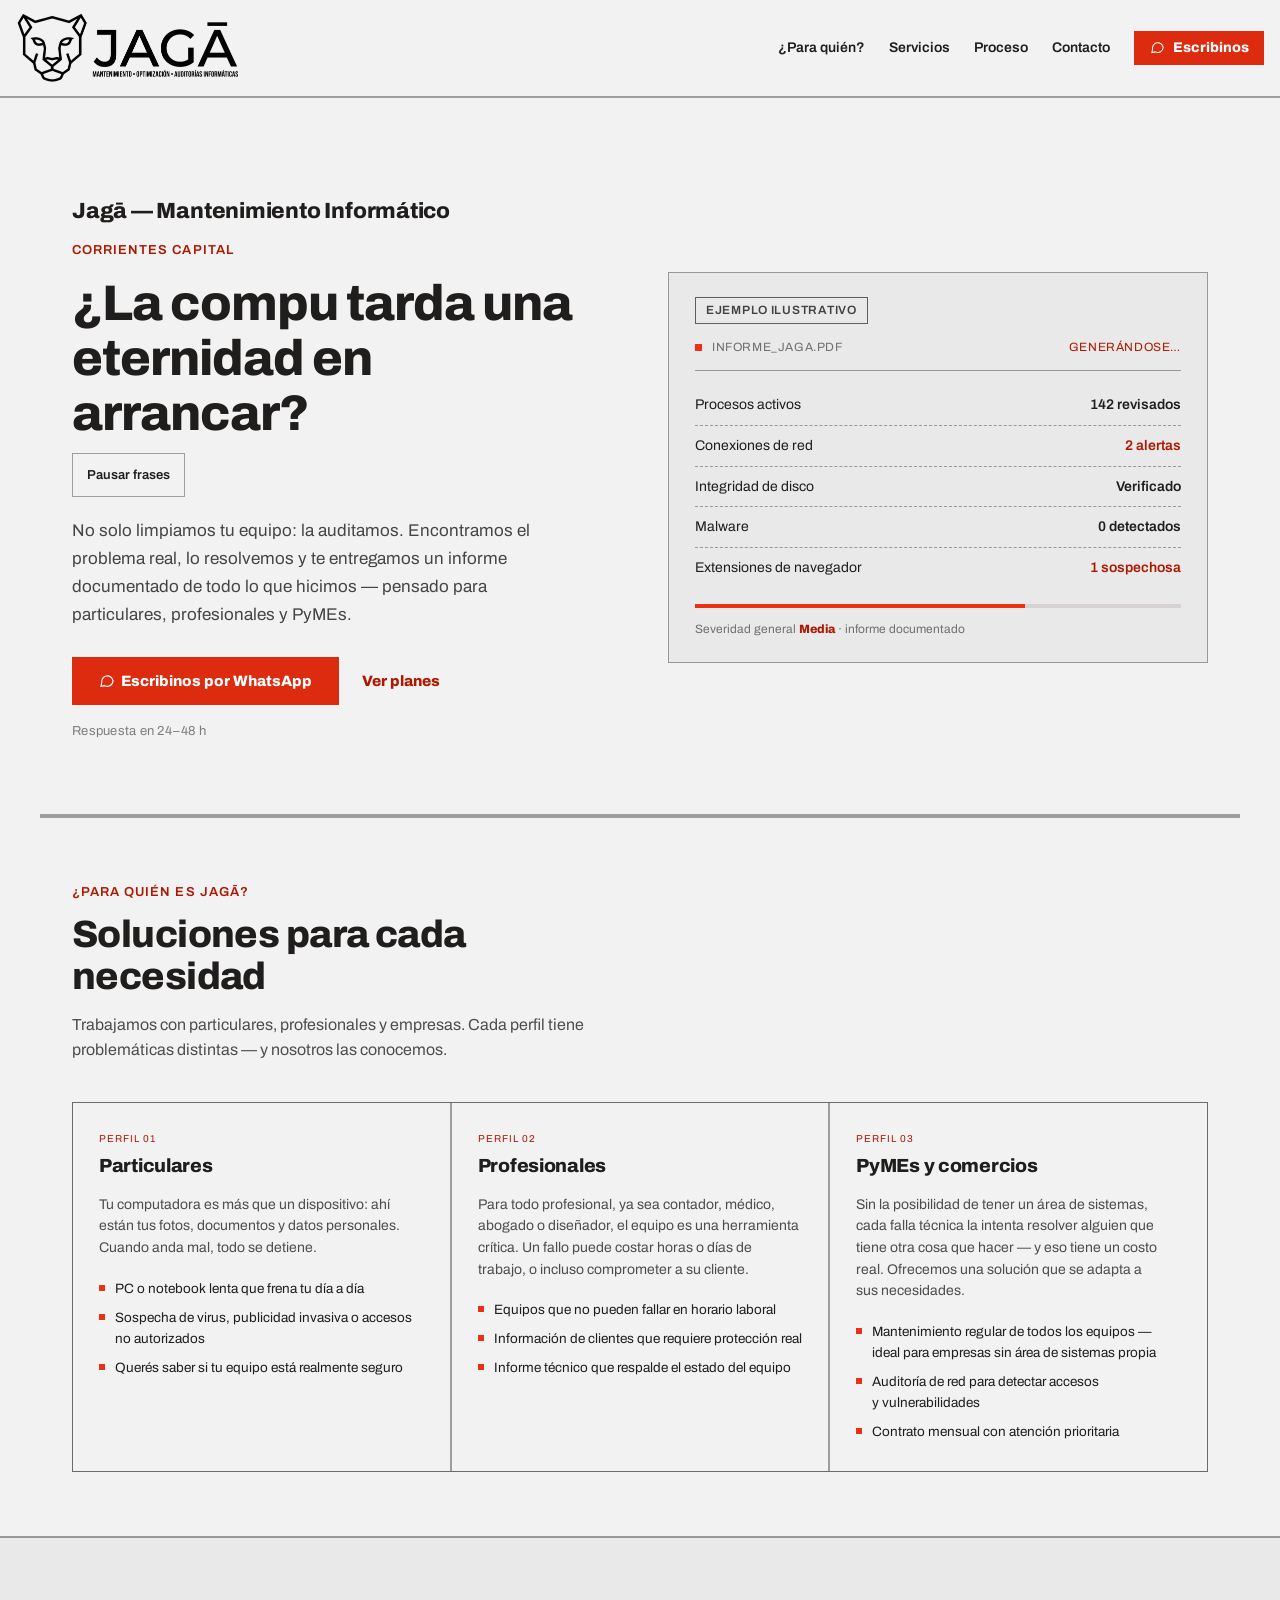
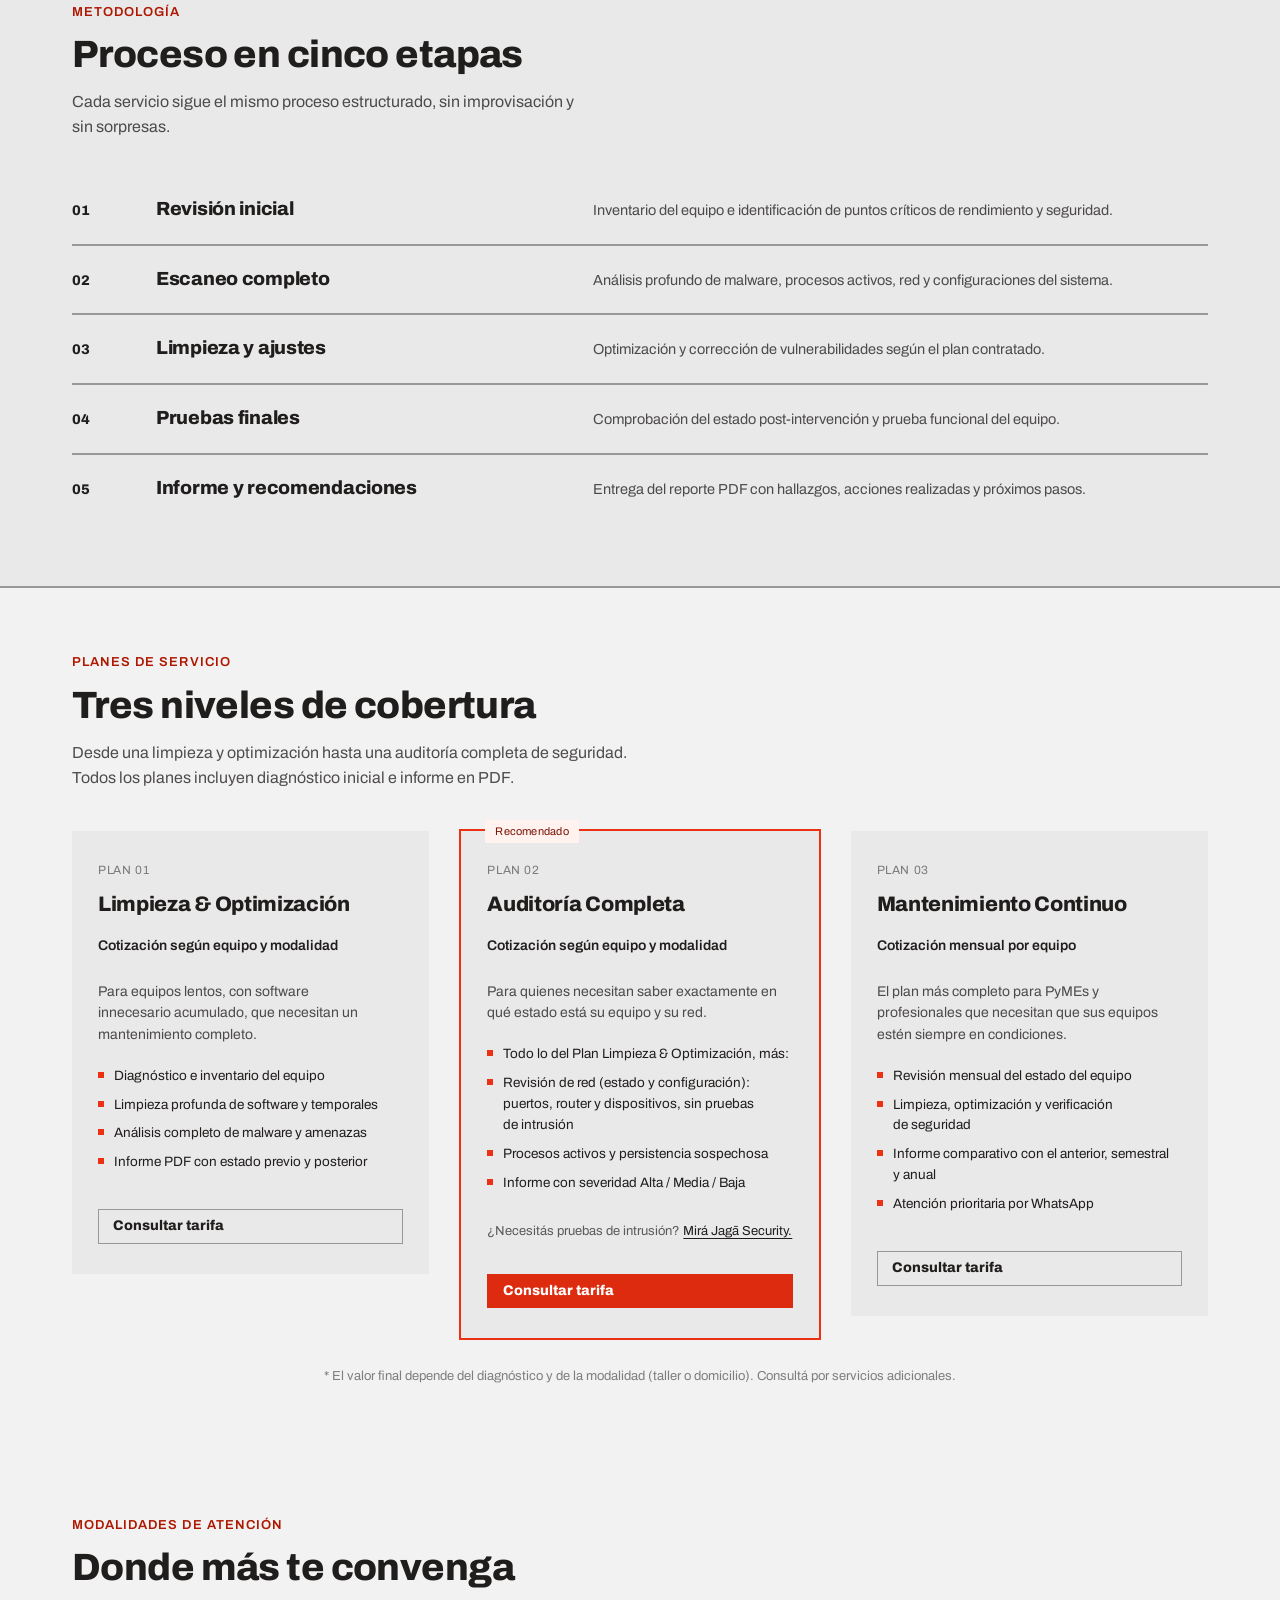
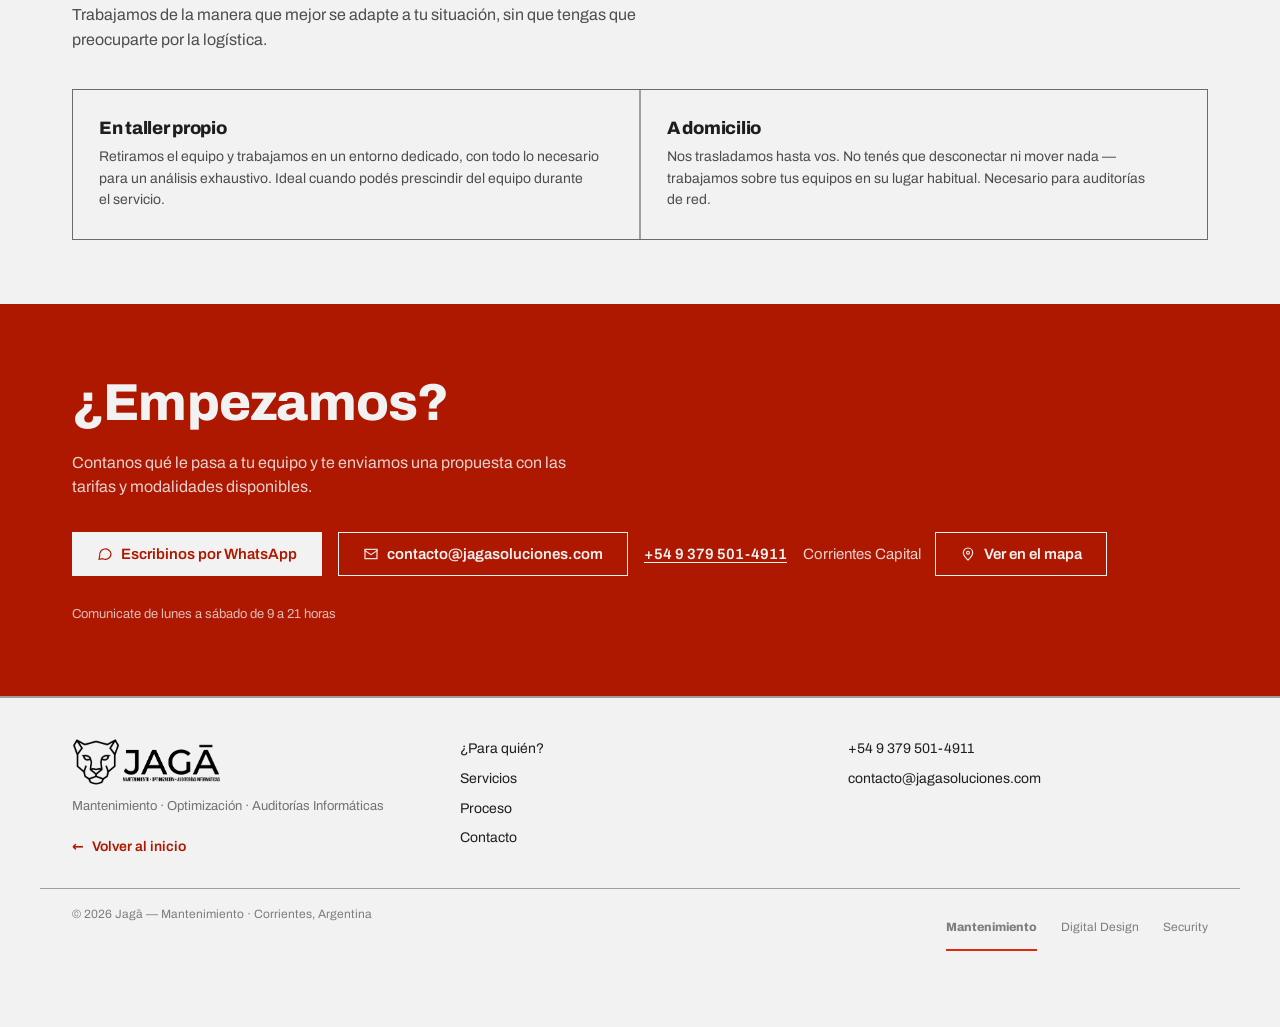
==== commit 715c39ae: "feat(navegacion): «Volver al inicio» en el pie y flecha «Volver arriba» - Pie: enlace a https://jaga" ====
--- a/index.html
+++ b/index.html
@@ -36,7 +36,7 @@
 <link rel="preload" href="fonts/archivo-latin-400-normal.woff2" as="font" type="font/woff2" crossorigin>
 
 <link rel="stylesheet" href="jaga-shared.css">
-<link rel="stylesheet" href="styles.css">
+<link rel="stylesheet" href="styles.css?v=20261014">
 
 <!-- JSON-LD: LocalBusiness -->
 <script type="application/ld+json">
@@ -85,7 +85,7 @@
 <div style="background:var(--color-bg); color:var(--color-text); min-height:100vh;">
 
   <header class="nav" style="position:sticky; top:0; z-index:50; background:var(--color-bg); flex-wrap:wrap;">
-    <a href="#inicio" style="display:flex; align-items:center; margin-right:auto;">
+    <a id="arriba" href="#inicio" style="display:flex; align-items:center; margin-right:auto;">
       <img src="img/jaga-logo-horizontal-white.png" width="447" height="144" alt="Jagā — Mantenimiento Informático" style="height:72px; width:auto;">
     </a>
 
@@ -323,6 +323,7 @@
       <div>
         <img src="img/jaga-logo-horizontal-white.png" width="447" height="144" alt="Jagā" loading="lazy" decoding="async" style="height:48px; width:auto; margin-bottom:10px;">
         <p style="font-size:13px; color:color-mix(in srgb, var(--color-text) 60%, transparent); margin:0;">Mantenimiento · Optimización · Auditorías Informáticas</p>
+        <a class="back-home" href="https://jagasoluciones.com/" aria-label="Volver al inicio de jagasoluciones.com"><span aria-hidden="true">←</span> Volver al inicio</a>
       </div>
       <nav style="display:flex; flex-direction:column; gap:8px;">
         <a href="#quienes" style="font-size:14px; text-decoration:none; color:var(--color-text);">¿Para quién?</a>
@@ -347,8 +348,12 @@
     </div>
   </footer>
 
+  <a class="to-top" id="volver-arriba" href="#arriba" aria-label="Volver arriba">
+    <svg width="22" height="22" viewBox="0 0 24 24" aria-hidden="true" focusable="false"><path d="M12 20V5M5 11.5L12 4.5l7 7" fill="none" stroke="currentColor" stroke-width="2" stroke-linecap="square"></path></svg>
+  </a>
+
 </div>
 
-<script src="script.js"></script>
+<script src="script.js?v=20261014"></script>
 </body>
 </html>
--- a/styles.css
+++ b/styles.css
@@ -357,6 +357,32 @@
 .headline-pause[aria-pressed="true"] { background: var(--color-text); color: var(--color-bg); border-color: var(--color-text); }
 .headline-pause[hidden] { display: none; }
 
+/* Pie: enlace al hub (jagasoluciones.com) */
+a.back-home {
+  display: inline-flex; align-items: center; gap: 8px; min-height: 44px; margin-top: 8px;
+  font-size: 14px; font-weight: 600; text-decoration: none; color: var(--color-accent-text);
+}
+a.back-home:hover { color: var(--color-accent-text-hover); text-decoration: underline; }
+/* Aire bajo el pie para que la flecha flotante nunca tape sus enlaces al final de la página */
+footer { padding-bottom: calc(48px + env(safe-area-inset-bottom, 0px)); }
+
+/* Flecha flotante "Volver arriba": oculta (y fuera del orden de Tab) hasta que script.js le pone .is-visible */
+.to-top {
+  position: fixed; z-index: 40;
+  right: calc(16px + env(safe-area-inset-right, 0px));
+  bottom: calc(16px + env(safe-area-inset-bottom, 0px));
+  display: flex; align-items: center; justify-content: center; width: 48px; height: 48px;
+  color: var(--color-on-primary); background: var(--color-primary); box-shadow: var(--shadow-md);
+  visibility: hidden; opacity: 0;
+}
+.to-top.is-visible { visibility: visible; opacity: 1; }
+a.to-top:hover { color: var(--color-on-primary); background: var(--color-primary-hover); }
+.to-top svg { display: block; }
+@media (prefers-reduced-motion: no-preference) {
+  .to-top { transition: opacity 0.2s ease, visibility 0s linear 0.2s; }
+  .to-top.is-visible { transition: opacity 0.2s ease, visibility 0s; }
+}
+
 
 /* ============================================================
    Navegación — menú mobile
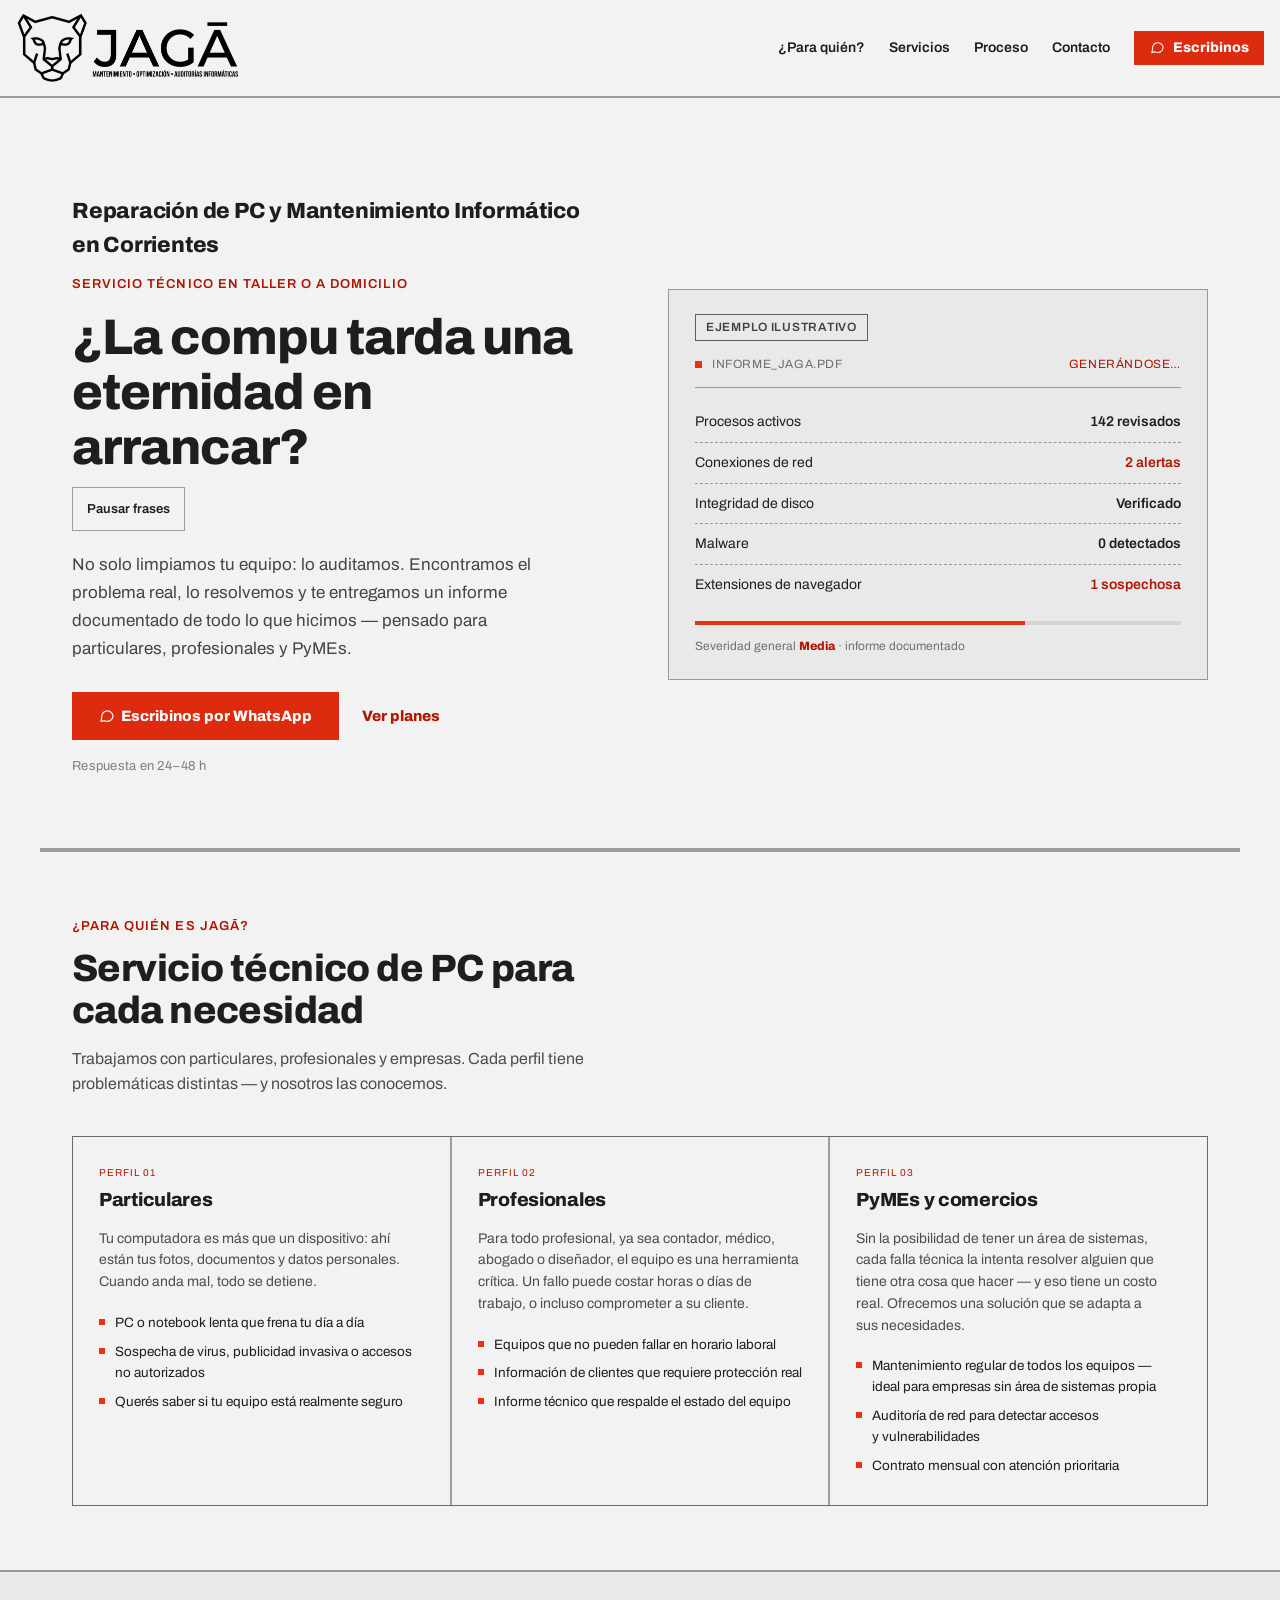
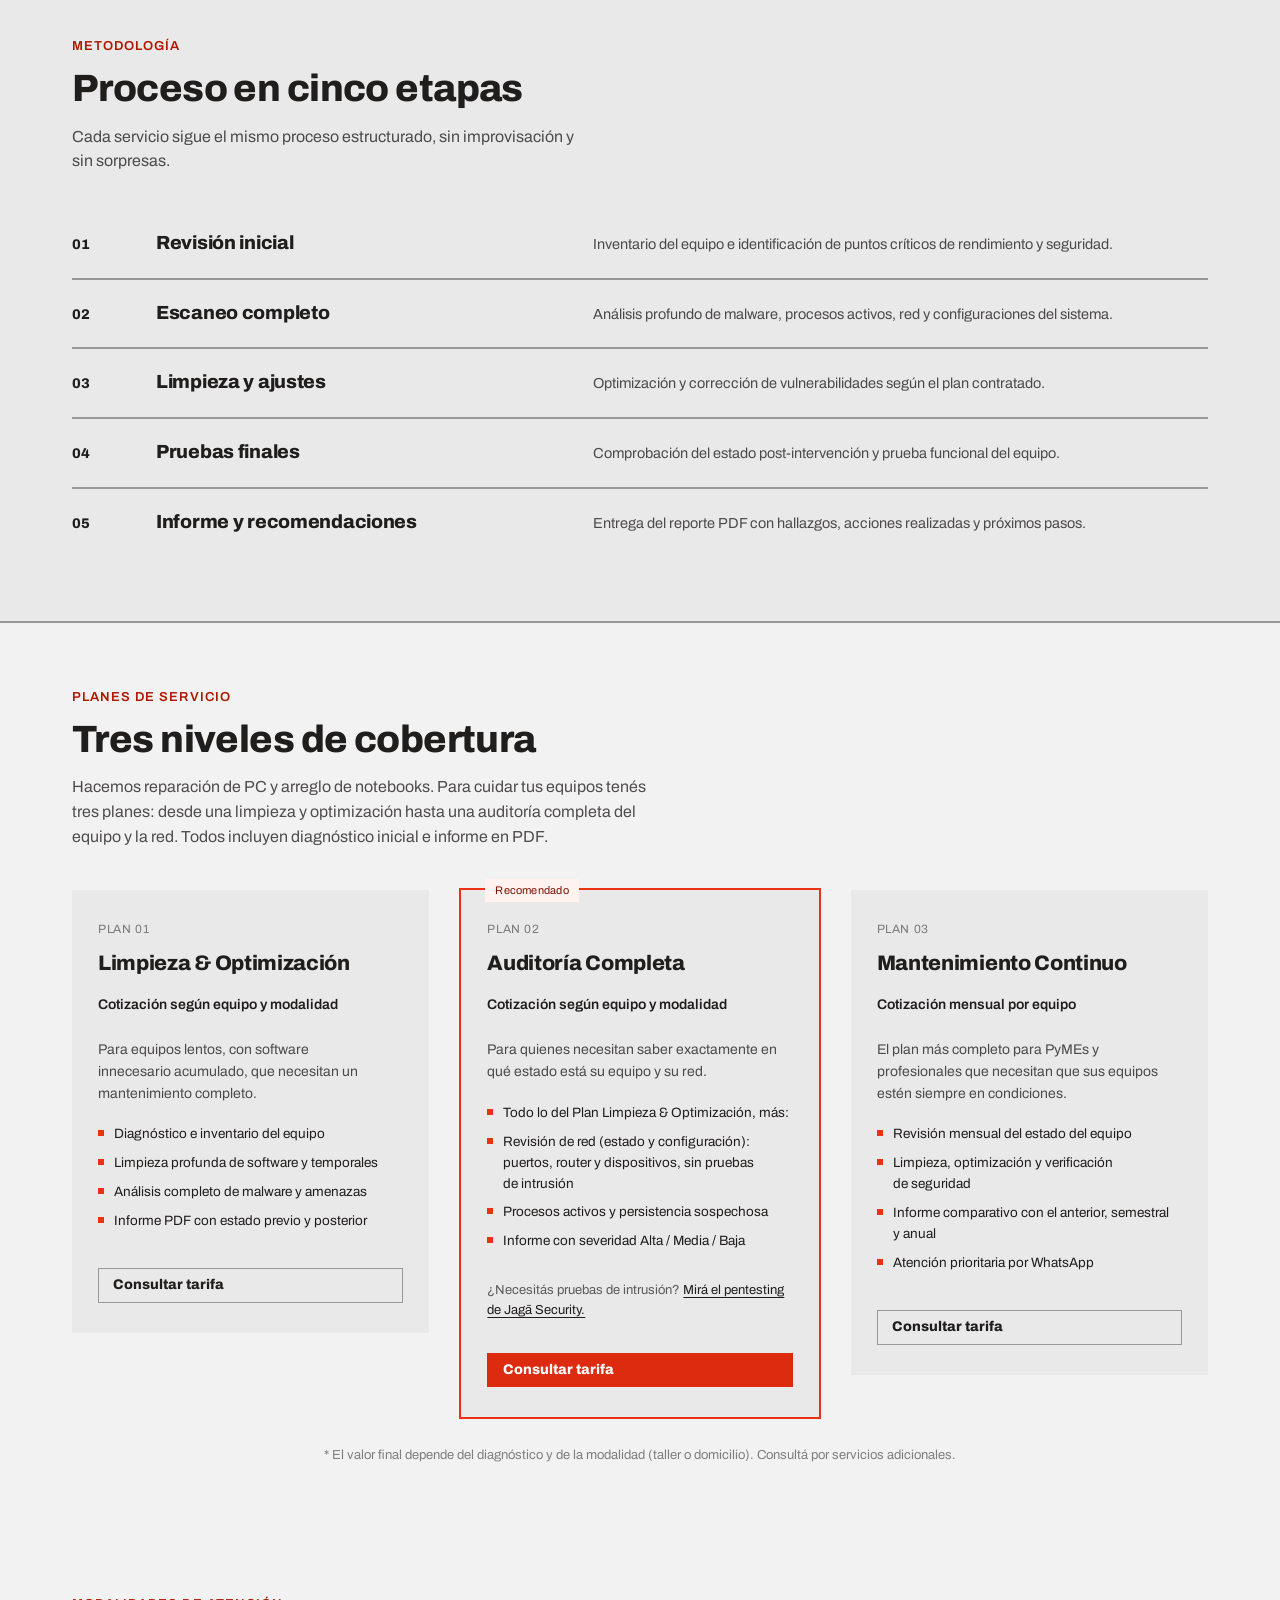
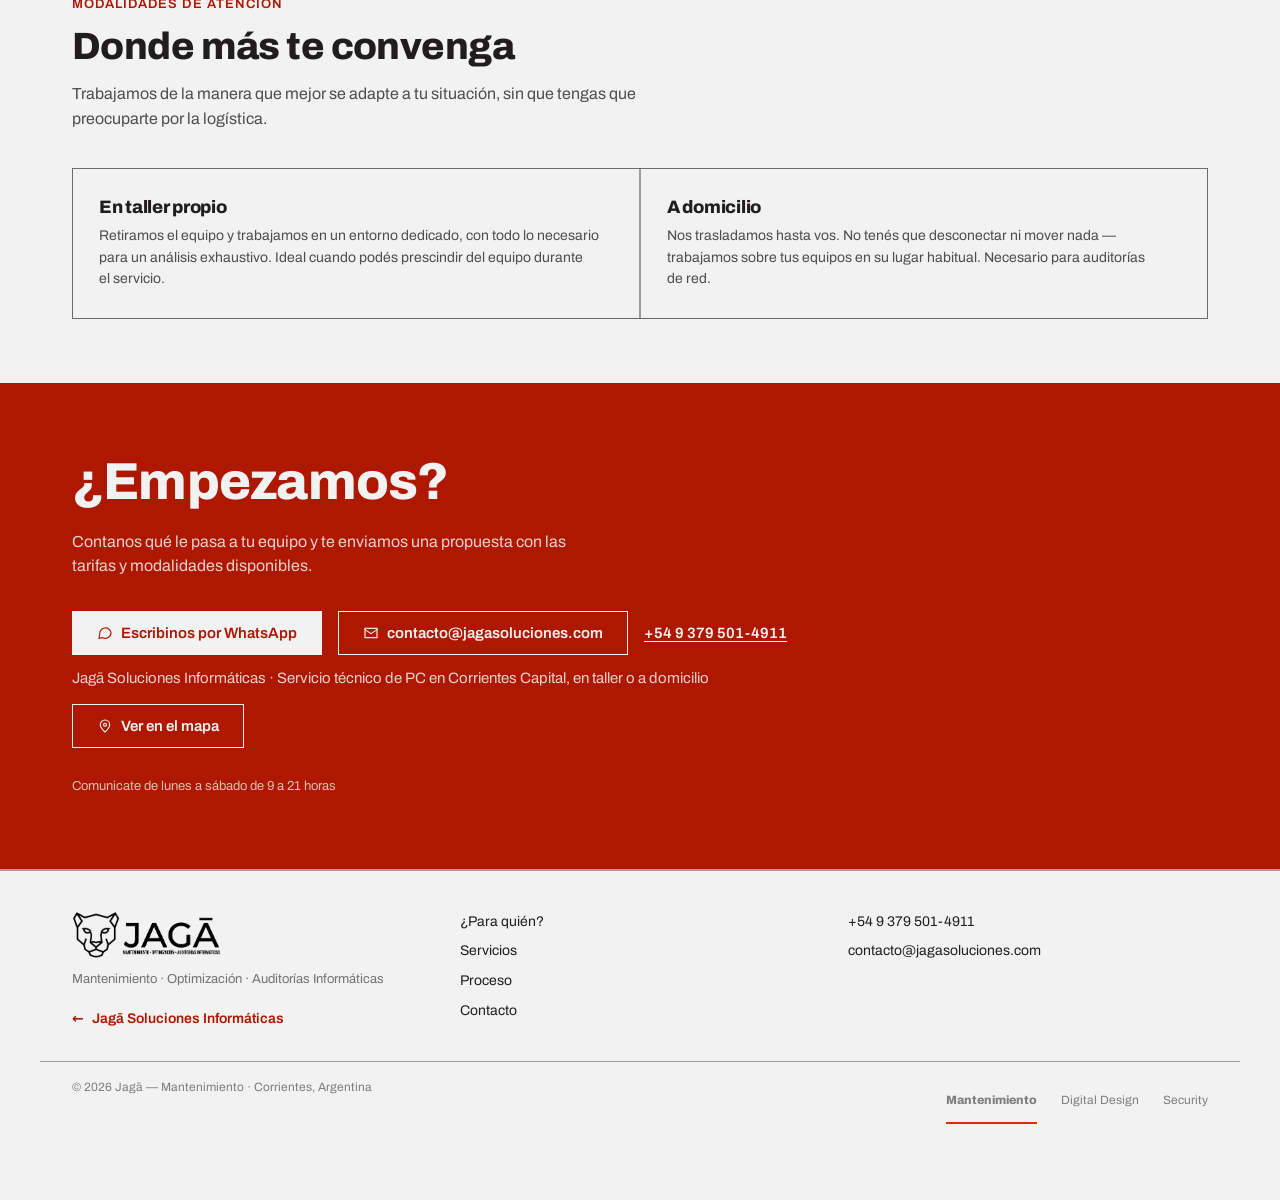
==== commit e51c318a: "feat(seo): H1, metadatos y JSON-LD para reparación de PC y mantenimiento informático - H1 «Reparació" ====
--- a/index.html
+++ b/index.html
@@ -5,15 +5,15 @@
 <meta http-equiv="Content-Security-Policy" content="default-src 'none'; script-src 'self'; style-src 'self' 'unsafe-inline'; img-src 'self' data:; font-src 'self'; connect-src 'none'; frame-src 'none'; media-src 'none'; object-src 'none'; base-uri 'none'; form-action 'none'">
 <meta name="referrer" content="no-referrer">
 <meta name="viewport" content="width=device-width, initial-scale=1.0">
-<title>Jagā — Mantenimiento y Auditorías Informáticas en Corrientes</title>
-<meta name="description" content="Auditamos, limpiamos y protegemos tu equipo, con informe en PDF de todo lo que encontramos. Particulares, profesionales y PyMEs en Corrientes Capital.">
+<title>Reparación de PC y Mantenimiento Informático en Corrientes</title>
+<meta name="description" content="Reparación de PC, arreglo de notebooks y mantenimiento informático en Corrientes Capital, con informe en PDF de todo lo que hacemos. En taller o a domicilio.">
 <link rel="canonical" href="https://mantenimiento.jagasoluciones.com/">
 
 <!-- Open Graph -->
 <meta property="og:type" content="website">
 <meta property="og:site_name" content="Jagā Mantenimiento">
-<meta property="og:title" content="Jagā — Mantenimiento, Optimización y Auditorías Informáticas">
-<meta property="og:description" content="Auditamos, limpiamos y protegemos tu equipo, con informe en PDF incluido. Particulares, profesionales y PyMEs en Corrientes Capital.">
+<meta property="og:title" content="Jagā — Reparación de PC y Mantenimiento Informático en Corrientes">
+<meta property="og:description" content="Reparación de PC, arreglo de notebooks y mantenimiento informático, con informe en PDF. Particulares, profesionales y PyMEs en Corrientes Capital.">
 <meta property="og:url" content="https://mantenimiento.jagasoluciones.com/">
 <meta property="og:image" content="https://mantenimiento.jagasoluciones.com/img/og.png">
 <meta property="og:image:width" content="1200">
@@ -23,8 +23,8 @@
 
 <!-- Twitter -->
 <meta name="twitter:card" content="summary_large_image">
-<meta name="twitter:title" content="Jagā — Mantenimiento, Optimización y Auditorías Informáticas">
-<meta name="twitter:description" content="Auditamos, limpiamos y protegemos tu equipo, con informe en PDF incluido. Particulares, profesionales y PyMEs en Corrientes Capital.">
+<meta name="twitter:title" content="Jagā — Reparación de PC y Mantenimiento Informático en Corrientes">
+<meta name="twitter:description" content="Reparación de PC, arreglo de notebooks y mantenimiento informático, con informe en PDF. Particulares, profesionales y PyMEs en Corrientes Capital.">
 <meta name="twitter:image" content="https://mantenimiento.jagasoluciones.com/img/og.png">
 
 <meta name="robots" content="index, follow">
@@ -36,15 +36,16 @@
 <link rel="preload" href="fonts/archivo-latin-400-normal.woff2" as="font" type="font/woff2" crossorigin>
 
 <link rel="stylesheet" href="jaga-shared.css">
-<link rel="stylesheet" href="styles.css?v=20261014">
+<link rel="stylesheet" href="styles.css?v=20261111">
 
 <!-- JSON-LD: LocalBusiness -->
 <script type="application/ld+json">
 {
   "@context": "https://schema.org",
   "@type": "ProfessionalService",
-  "name": "Jagā — Mantenimiento Informático",
-  "image": "https://mantenimiento.jagasoluciones.com/img/jaga-logo-horizontal-white.png",
+  "name": "Jagā Soluciones Informáticas",
+  "alternateName": "Jagā Mantenimiento Informático",
+  "image": "https://mantenimiento.jagasoluciones.com/img/og.png",
   "url": "https://mantenimiento.jagasoluciones.com/",
   "telephone": "+5493795014911",
   "email": "contacto@jagasoluciones.com",
@@ -54,17 +55,27 @@
     "addressRegion": "Corrientes",
     "addressCountry": "AR"
   },
-  "geo": {
-    "@type": "GeoCoordinates",
-    "latitude": -27.4780009,
-    "longitude": -58.8132239
-  },
+  "geo": { "@type": "GeoCoordinates", "latitude": -27.46678, "longitude": -58.84658 },
+  "hasMap": "https://www.google.com/maps?cid=528289149732872760",
+  "sameAs": ["https://www.google.com/maps?cid=528289149732872760"],
   "areaServed": {
     "@type": "GeoCircle",
     "geoMidpoint": { "@type": "GeoCoordinates", "latitude": -27.4780009, "longitude": -58.8132239 },
     "geoRadius": "10000"
   },
-  "description": "Mantenimiento, optimización, eliminación de virus, recuperación de datos y auditorías de seguridad informática para particulares, profesionales y PyMEs en Corrientes Capital."
+  "description": "Reparación de PC, arreglo de notebooks y mantenimiento informático en Corrientes Capital: limpieza y optimización, análisis de malware y revisión de redes, con informe en PDF. En taller o a domicilio.",
+  "knowsAbout": ["Reparación de PC", "Arreglo de notebooks", "Mantenimiento informático", "Limpieza y optimización de equipos", "Análisis de malware", "Revisión de redes"],
+  "keywords": "reparación de PC, arreglo de notebooks, mantenimiento informático, servicio técnico de PC, Corrientes",
+  "hasOfferCatalog": {
+    "@type": "OfferCatalog",
+    "name": "Servicio técnico y planes de mantenimiento",
+    "itemListElement": [
+      { "@type": "Offer", "itemOffered": { "@type": "Service", "name": "Reparación de PC y arreglo de notebooks" } },
+      { "@type": "Offer", "itemOffered": { "@type": "Service", "name": "Limpieza y optimización" } },
+      { "@type": "Offer", "itemOffered": { "@type": "Service", "name": "Auditoría completa del equipo y la red" } },
+      { "@type": "Offer", "itemOffered": { "@type": "Service", "name": "Mantenimiento continuo" } }
+    ]
+  }
 }
 </script>
 </head>
@@ -107,13 +118,13 @@
   <main id="inicio">
   <section style="max-width:1200px; margin:0 auto; padding:clamp(48px,8vw,96px) clamp(20px,5vw,32px) clamp(40px,6vw,72px); display:grid; grid-template-columns:repeat(auto-fit,minmax(340px,1fr)); gap:56px; align-items:center;">
     <div id="hero-text">
-      <p style="font-size:22px; font-weight:800; letter-spacing:-0.01em; margin:0 0 12px;">Jagā — Mantenimiento Informático</p>
-      <span style="display:block; font-size:13px; letter-spacing:0.08em; text-transform:uppercase; color:var(--color-accent-700); font-weight:600; margin:0 0 16px;">Corrientes Capital</span>
-      <h1 style="font-size:clamp(32px,4.6vw,50px); line-height:1.1; letter-spacing:-0.02em; margin:0 0 20px; min-height:2.2em;">
+      <h1 class="hero-title">Reparación de PC y Mantenimiento Informático en Corrientes</h1>
+      <span style="display:block; font-size:13px; letter-spacing:0.08em; text-transform:uppercase; color:var(--color-accent-700); font-weight:600; margin:0 0 16px;">Servicio técnico en taller o a domicilio</span>
+      <p class="hero-rotating">
         <span id="rotating-headline" style="display:block; transition:opacity .35s ease;">¿La compu tarda una eternidad en arrancar?</span>
-      </h1>
+      </p>
       <button type="button" class="headline-pause" id="headline-pause" aria-pressed="false" aria-controls="rotating-headline" hidden>Pausar frases</button>
-      <p style="font-size:17px; line-height:1.65; max-width:46ch; color:color-mix(in srgb, var(--color-text) 82%, transparent); margin:0 0 28px;">No solo limpiamos tu equipo: la auditamos. Encontramos el problema real, lo resolvemos y te entregamos un informe documentado de todo lo que hicimos — pensado para particulares, profesionales y PyMEs.</p>
+      <p style="font-size:17px; line-height:1.65; max-width:46ch; color:color-mix(in srgb, var(--color-text) 82%, transparent); margin:0 0 28px;">No solo limpiamos tu equipo: lo auditamos. Encontramos el problema real, lo resolvemos y te entregamos un informe documentado de todo lo que hicimos — pensado para particulares, profesionales y PyMEs.</p>
       <div style="display:flex; flex-wrap:wrap; gap:var(--space-3); margin-bottom:16px;">
         <a href="https://wa.me/5493795014911?text=Hola%2C%20quiero%20coordinar%20un%20diagn%C3%B3stico" target="_blank" rel="noopener" class="btn btn-primary" style="padding:14px 26px; font-size:15px;">
           <svg width="16" height="16"><use href="#i-message"></use></svg> Escribinos por WhatsApp
@@ -151,7 +162,7 @@
 
   <section id="quienes" style="max-width:1200px; margin:0 auto; padding:64px clamp(20px,5vw,32px);">
     <span style="display:block; font-size:13px; letter-spacing:0.08em; text-transform:uppercase; color:var(--color-accent-700); font-weight:600; margin:0 0 12px;">¿Para quién es Jagā?</span>
-    <h2 style="font-size:clamp(26px,3.4vw,38px); max-width:24ch; margin:0 0 14px;">Soluciones para cada necesidad</h2>
+    <h2 style="font-size:clamp(26px,3.4vw,38px); max-width:24ch; margin:0 0 14px;">Servicio técnico de PC para cada necesidad</h2>
     <p style="font-size:16px; max-width:64ch; color:color-mix(in srgb, var(--color-text) 78%, transparent); margin:0 0 40px;">Trabajamos con particulares, profesionales y empresas. Cada perfil tiene problemáticas distintas — y nosotros las conocemos.</p>
 
     <div style="display:grid; grid-template-columns:repeat(auto-fit,minmax(280px,1fr)); gap:2px; background:var(--color-divider); border:1px solid var(--color-divider);">
@@ -227,7 +238,7 @@
   <section id="servicios" style="max-width:1200px; margin:0 auto; padding:64px clamp(20px,5vw,32px);">
     <span style="display:block; font-size:13px; letter-spacing:0.08em; text-transform:uppercase; color:var(--color-accent-700); font-weight:600; margin:0 0 12px;">Planes de servicio</span>
     <h2 style="font-size:clamp(26px,3.4vw,38px); max-width:24ch; margin:0 0 14px;">Tres niveles de cobertura</h2>
-    <p style="font-size:16px; max-width:64ch; color:color-mix(in srgb, var(--color-text) 78%, transparent); margin:0 0 40px;">Desde una limpieza y optimización hasta una auditoría completa de seguridad. Todos los planes incluyen diagnóstico inicial e informe en PDF.</p>
+    <p style="font-size:16px; max-width:64ch; color:color-mix(in srgb, var(--color-text) 78%, transparent); margin:0 0 40px;">Hacemos reparación de PC y arreglo de notebooks. Para cuidar tus equipos tenés tres planes: desde una limpieza y optimización hasta una auditoría completa del equipo y la red. Todos incluyen diagnóstico inicial e informe en PDF.</p>
 
     <div style="display:grid; grid-template-columns:repeat(auto-fit,minmax(280px,1fr)); gap:32px; align-items:start;">
       <div class="card" style="position:relative; background:var(--color-surface); padding:30px 26px; border-radius:0;">
@@ -259,7 +270,7 @@
           <li style="position:relative; padding-left:16px; margin-bottom:8px; font-size:13.5px;"><span style="position:absolute; left:0; top:6px; width:6px; height:6px; background:var(--color-accent);"></span>Procesos activos y persistencia sospechosa</li>
           <li style="position:relative; padding-left:16px; margin-bottom:0; font-size:13.5px;"><span style="position:absolute; left:0; top:6px; width:6px; height:6px; background:var(--color-accent);"></span>Informe con severidad Alta / Media / Baja</li>
         </ul>
-        <p style="font-size:13px; color:color-mix(in srgb, var(--color-text) 70%, transparent); margin:0 0 16px;">¿Necesitás pruebas de intrusión? <a href="https://security.jagasoluciones.com/" style="color:var(--color-text); text-decoration:underline;">Mirá Jagā Security.</a></p>
+        <p style="font-size:13px; color:color-mix(in srgb, var(--color-text) 70%, transparent); margin:0 0 16px;">¿Necesitás pruebas de intrusión? <a href="https://security.jagasoluciones.com/" style="color:var(--color-text); text-decoration:underline;">Mirá el pentesting de Jagā Security.</a></p>
         <a href="https://wa.me/5493795014911?text=Hola%2C%20quiero%20consultar%20por%20el%20Plan%2002%20de%20Jag%C4%81" target="_blank" rel="noopener" class="btn btn-primary btn-block">Consultar tarifa</a>
       </div>
 
@@ -308,9 +319,9 @@
           <a class="jaga-btn jaga-btn--primary" href="https://wa.me/5493795014911?text=Hola%2C%20quiero%20coordinar%20un%20diagn%C3%B3stico%20de%20mi%20equipo" target="_blank" rel="noopener"><svg width="16" height="16" aria-hidden="true"><use href="#i-message"></use></svg> Escribinos por WhatsApp</a>
           <a class="jaga-btn" href="mailto:contacto@jagasoluciones.com"><svg width="16" height="16" aria-hidden="true"><use href="#i-mail"></use></svg> contacto@jagasoluciones.com</a>
           <a class="jaga-contact__tel" href="tel:+5493795014911">+54 9 379 501-4911</a>
-          <span class="jaga-contact__meta">Corrientes Capital</span>
+          <span class="jaga-contact__meta">Jagā Soluciones Informáticas · Servicio técnico de PC en Corrientes Capital, en taller o a domicilio</span>
         </address>
-        <a href="https://www.google.com/maps/@-27.4780009,-58.8132239,7807m" target="_blank" rel="noopener" class="jaga-btn"><svg width="16" height="16" aria-hidden="true"><use href="#i-pin"></use></svg> Ver en el mapa</a>
+        <a href="https://www.google.com/maps?cid=528289149732872760" target="_blank" rel="noopener" class="jaga-btn"><svg width="16" height="16" aria-hidden="true"><use href="#i-pin"></use></svg> Ver en el mapa</a>
       </div>
       <p style="font-size:13px; color:color-mix(in srgb, var(--color-bg) 75%, transparent); margin:0;">Comunicate de lunes a sábado de 9 a 21 horas</p>
     </div>
@@ -323,7 +334,7 @@
       <div>
         <img src="img/jaga-logo-horizontal-white.png" width="447" height="144" alt="Jagā" loading="lazy" decoding="async" style="height:48px; width:auto; margin-bottom:10px;">
         <p style="font-size:13px; color:color-mix(in srgb, var(--color-text) 60%, transparent); margin:0;">Mantenimiento · Optimización · Auditorías Informáticas</p>
-        <a class="back-home" href="https://jagasoluciones.com/" aria-label="Volver al inicio de jagasoluciones.com"><span aria-hidden="true">←</span> Volver al inicio</a>
+        <a class="back-home" href="https://jagasoluciones.com/"><span aria-hidden="true">←</span> Jagā Soluciones Informáticas</a>
       </div>
       <nav style="display:flex; flex-direction:column; gap:8px;">
         <a href="#quienes" style="font-size:14px; text-decoration:none; color:var(--color-text);">¿Para quién?</a>
--- a/styles.css
+++ b/styles.css
@@ -356,6 +356,13 @@
 .headline-pause:hover { background: color-mix(in srgb, var(--color-text) 7%, transparent); }
 .headline-pause[aria-pressed="true"] { background: var(--color-text); color: var(--color-bg); border-color: var(--color-text); }
 .headline-pause[hidden] { display: none; }
+/* H1 del hero (mismo aspecto que la línea de marca anterior, un <p> de 22 px) y titular rotativo como párrafo
+   (mismo aspecto que el <h1> anterior). El id + clase gana a las reglas globales de h1. */
+#hero-text .hero-title { font-size: 22px; font-weight: 800; line-height: 1.55; letter-spacing: -0.01em; margin: 0 0 12px; }
+#hero-text .hero-rotating {
+  font-family: var(--font-heading); font-weight: var(--font-heading-weight);
+  font-size: clamp(32px, 4.6vw, 50px); line-height: 1.1; letter-spacing: -0.02em; margin: 0 0 20px; min-height: 2.2em;
+}
 
 /* Pie: enlace al hub (jagasoluciones.com) */
 a.back-home {
